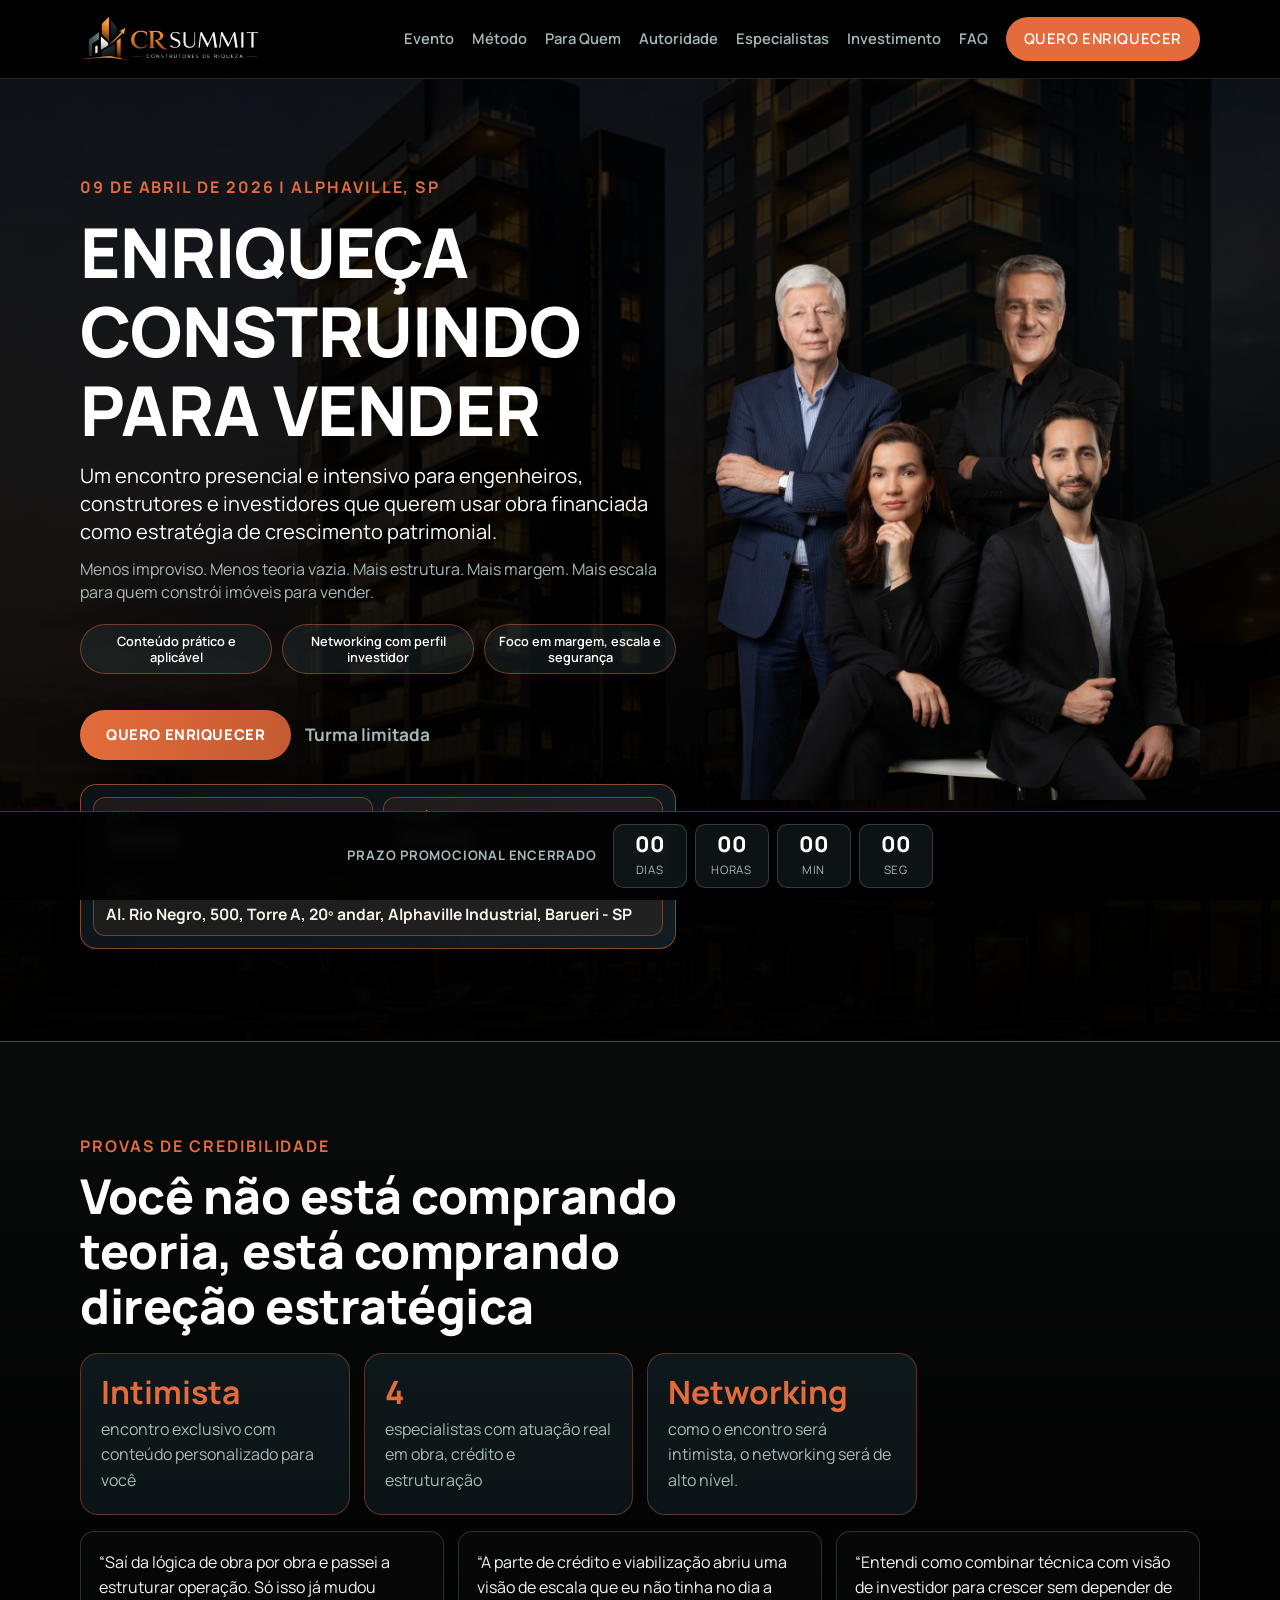
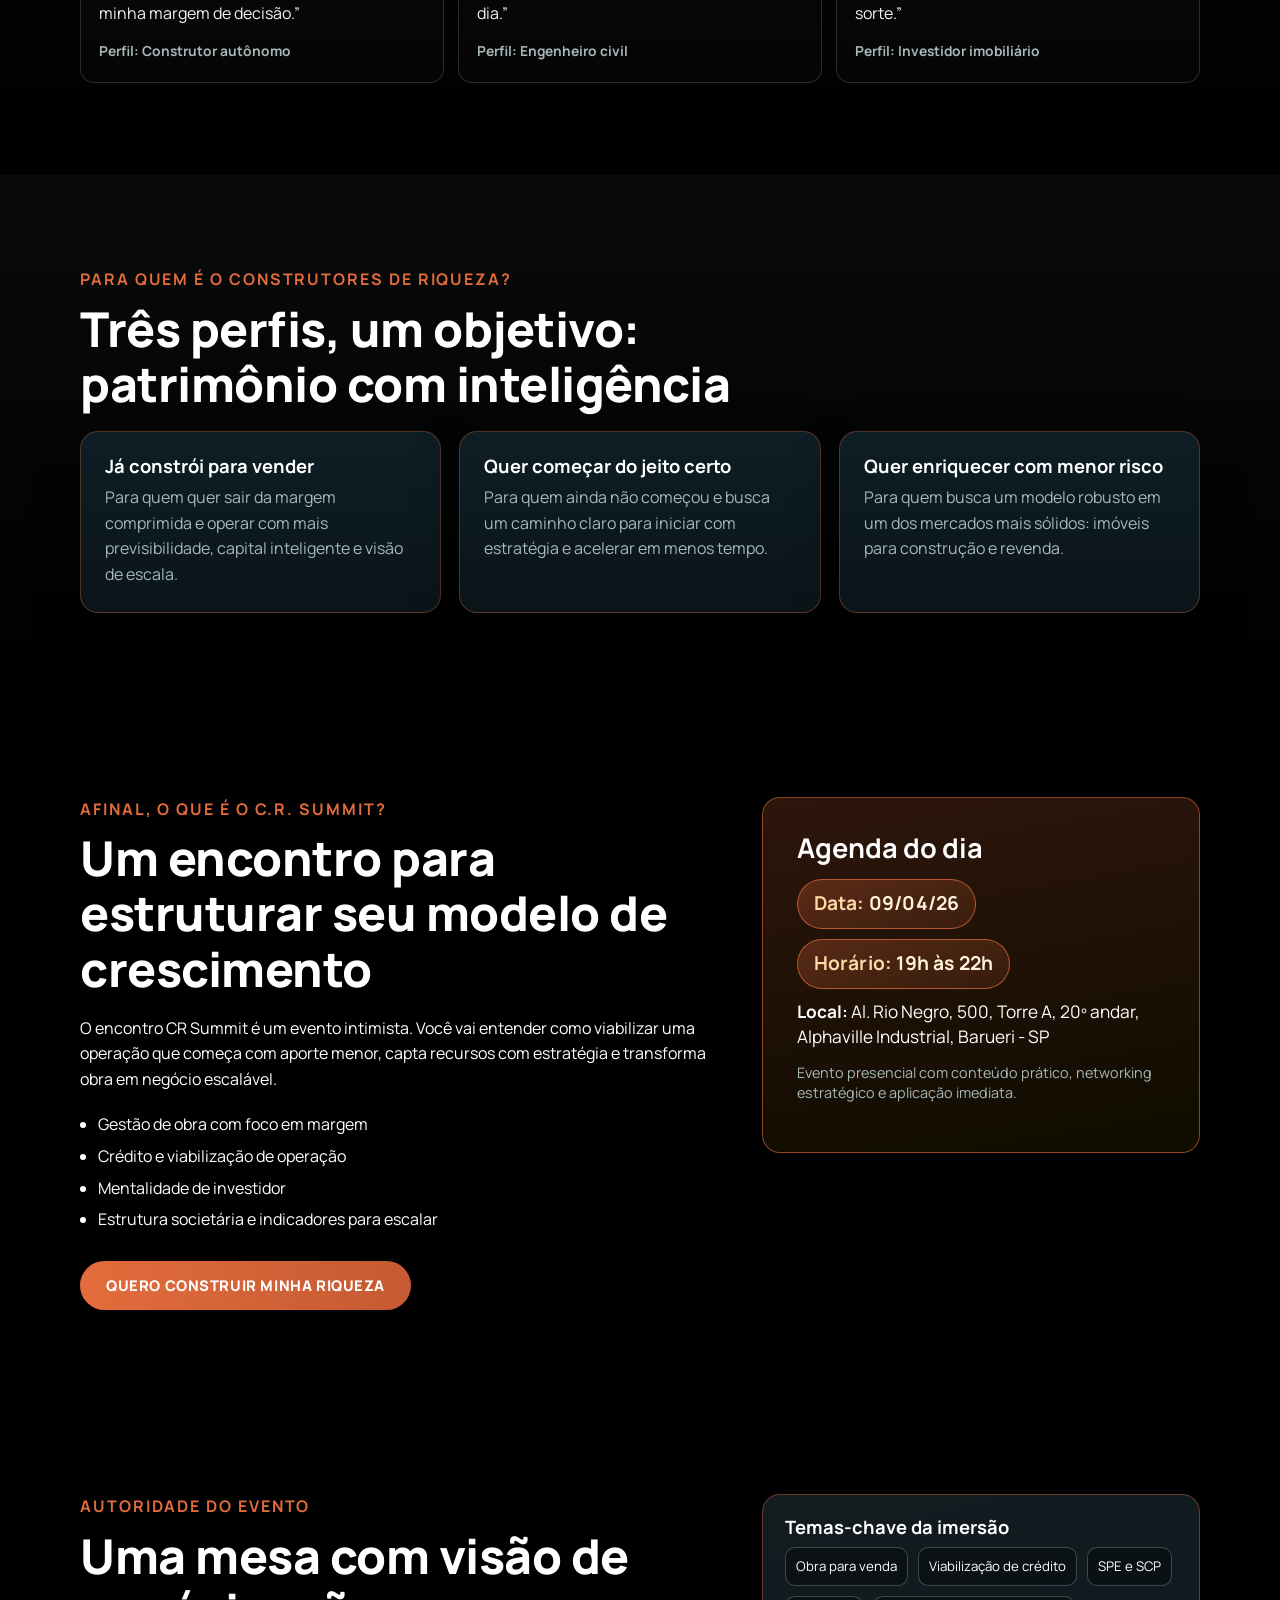
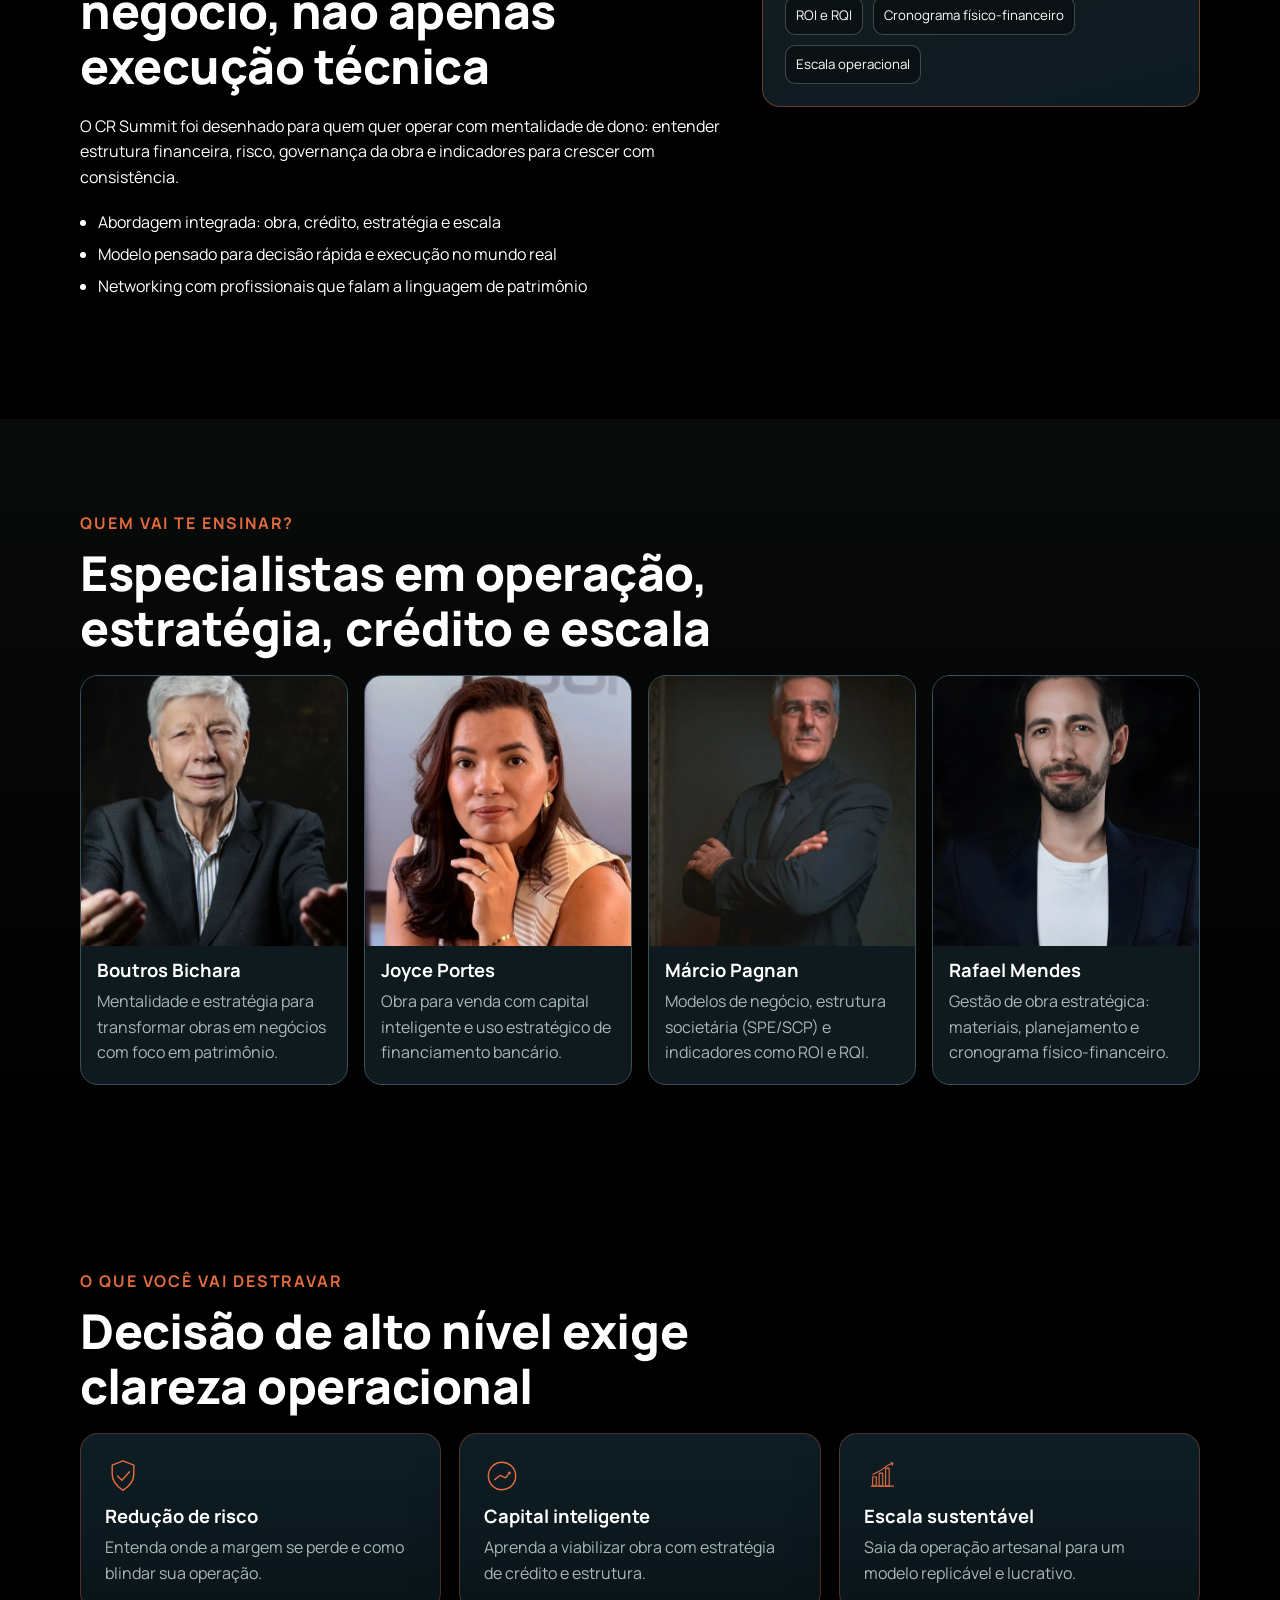
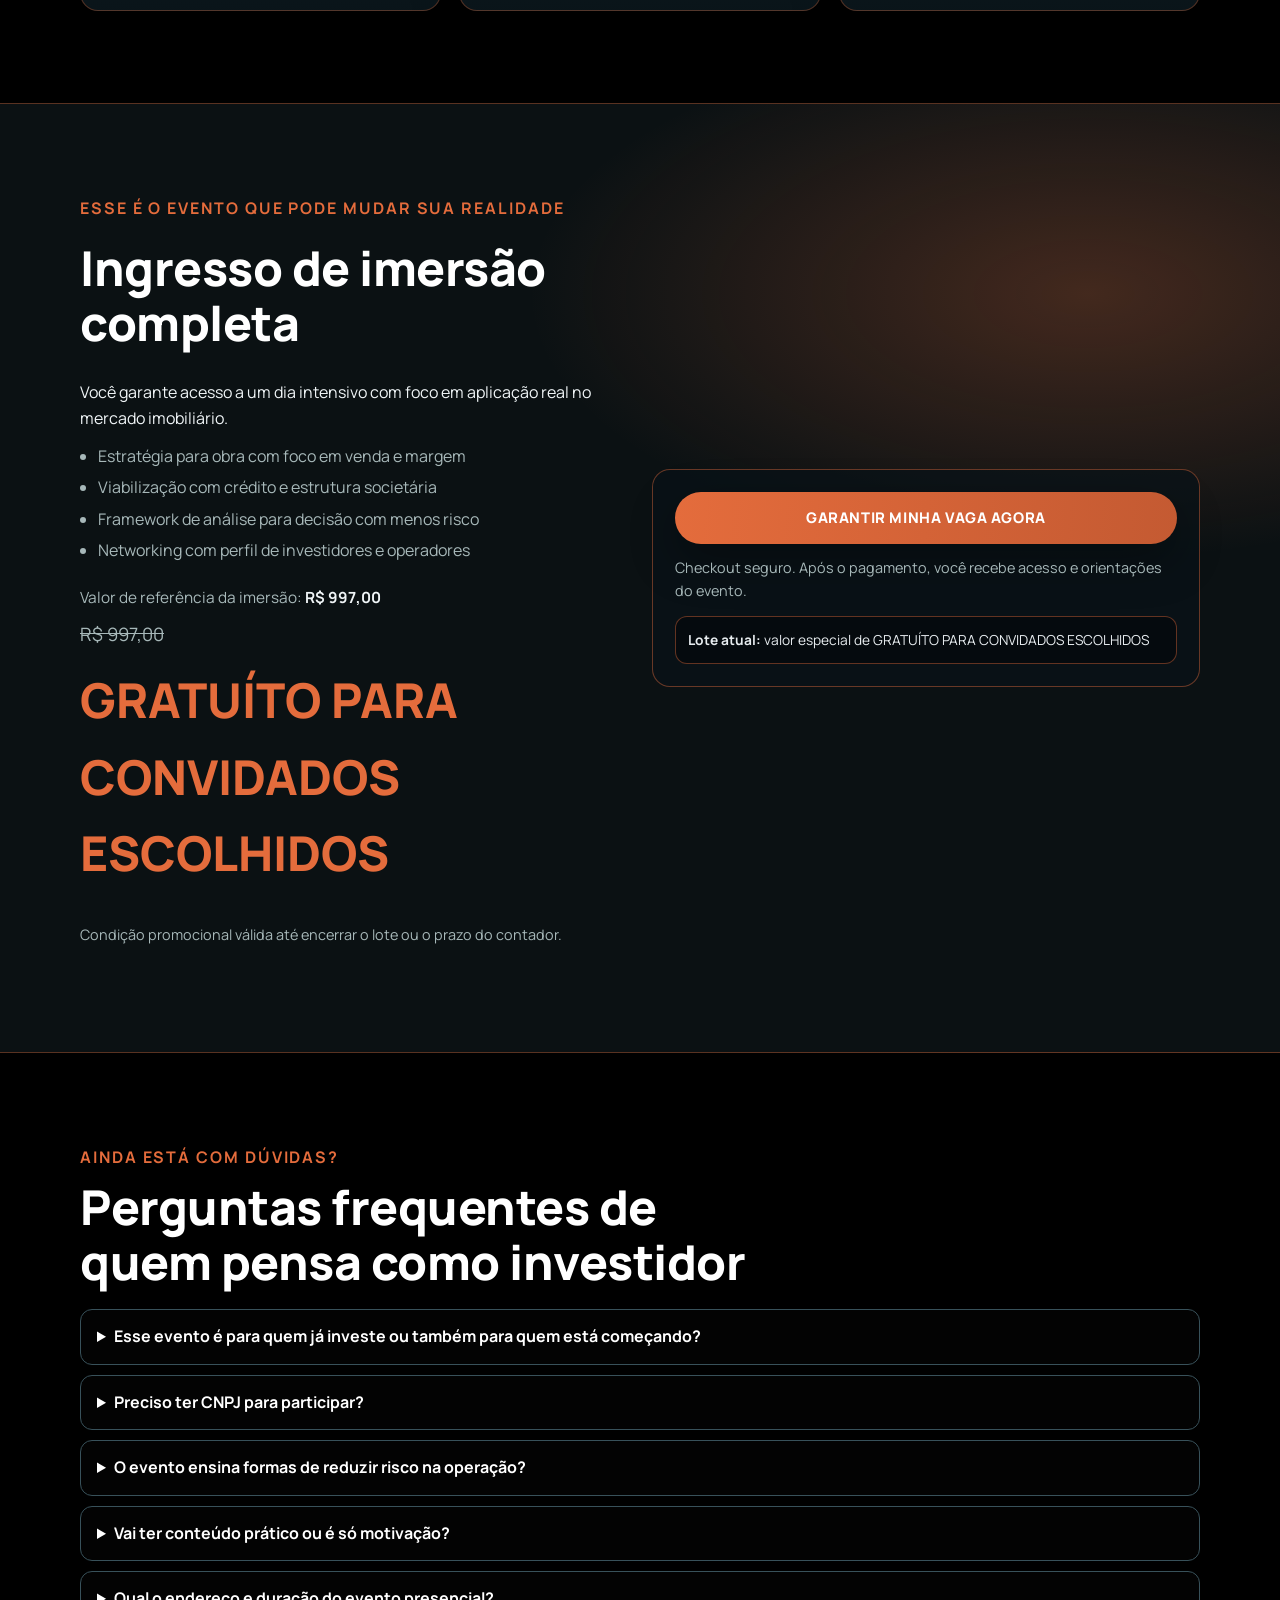
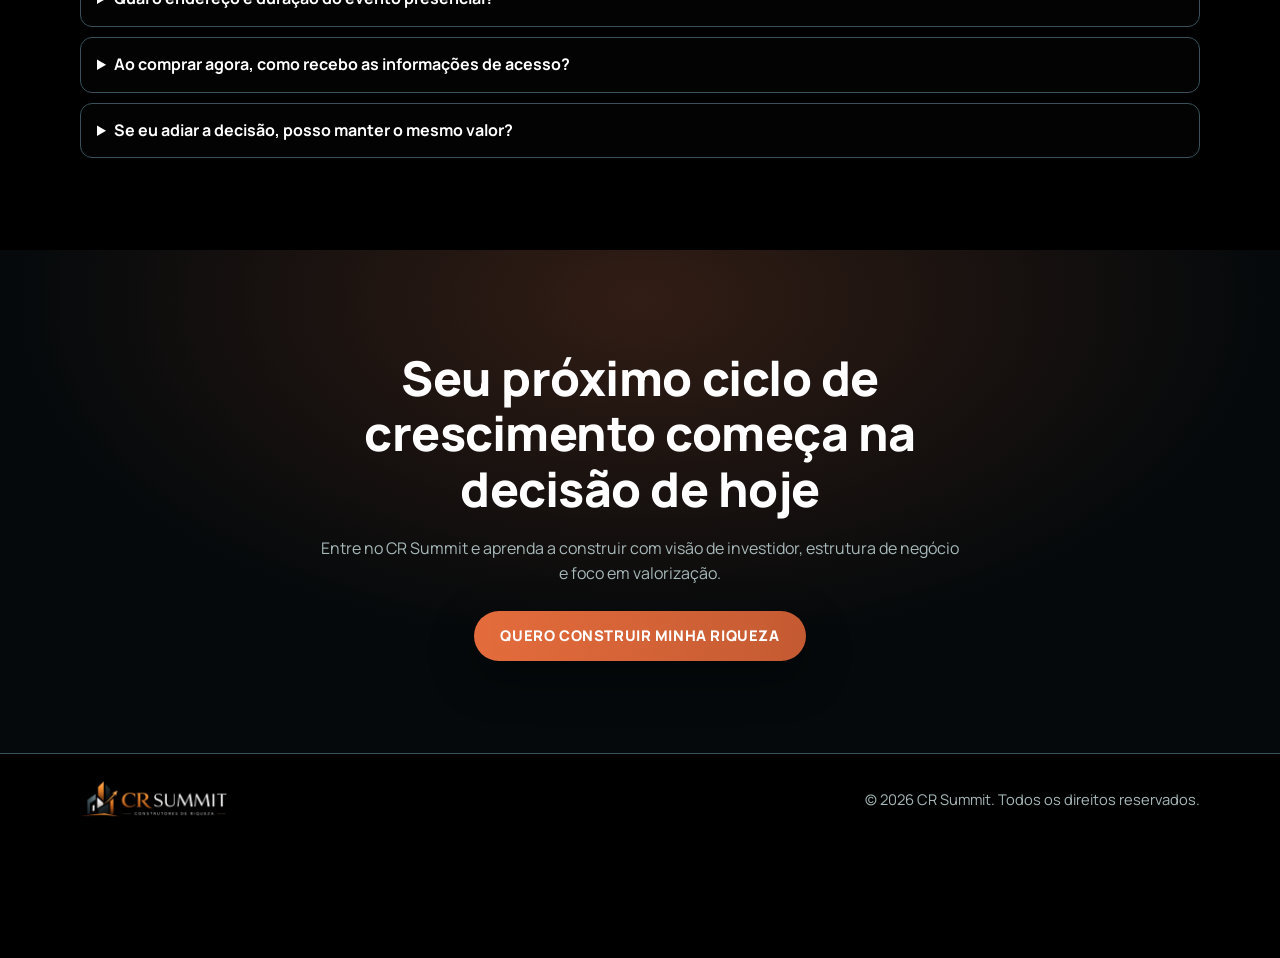
==== encontro/index.html @ 60f65051 "Add secondary /encontro landing page" ====
<!doctype html>
<html lang="pt-BR">
  <head>
    <meta charset="UTF-8" />
    <meta name="viewport" content="width=device-width, initial-scale=1.0" />
    <title>CR Summit | Enriqueça Construindo Para Vender</title>
    <meta
      name="description"
      content="Evento presencial em Alphaville para construtores, engenheiros e investidores que querem construir para vender com estratégia, menor risco e maior margem."
    />
    <link rel="preconnect" href="https://fonts.googleapis.com" />
    <link rel="preconnect" href="https://fonts.gstatic.com" crossorigin />
    <link
      href="https://fonts.googleapis.com/css2?family=Manrope:wght@400;500;600;700;800&display=swap"
      rel="stylesheet"
    />
    <link rel="stylesheet" href="../styles.css?v=20260323-1225" />
    <!-- Google tag (gtag.js) -->
    <script async src="https://www.googletagmanager.com/gtag/js?id=G-H4HKLREPKC"></script>
    <script>
      window.dataLayer = window.dataLayer || [];
      function gtag() {
        dataLayer.push(arguments);
      }
      gtag('js', new Date());
      gtag('config', 'G-H4HKLREPKC');
    </script>
    <!-- Meta Pixel Code -->
    <script>
      !function(f,b,e,v,n,t,s)
      {if(f.fbq)return;n=f.fbq=function(){n.callMethod?
      n.callMethod.apply(n,arguments):n.queue.push(arguments)};
      if(!f._fbq)f._fbq=n;n.push=n;n.loaded=!0;n.version='2.0';
      n.queue=[];t=b.createElement(e);t.async=!0;
      t.src=v;s=b.getElementsByTagName(e)[0];
      s.parentNode.insertBefore(t,s)}(window, document,'script',
      'https://connect.facebook.net/en_US/fbevents.js');
      fbq('init', '1597547761524293');
      fbq('track', 'PageView');
    </script>
    <!-- End Meta Pixel Code -->
  </head>
  <body>
    <noscript><img height="1" width="1" style="display:none"
    src="https://www.facebook.com/tr?id=1597547761524293&ev=PageView&noscript=1"
    /></noscript>
    <header class="site-header" id="topo">
      <div class="container header-wrap">
        <a class="logo" href="#topo" aria-label="CR Summit">
          <img src="../assets/images/logo-v2.webp" alt="CR Summit" />
        </a>

        <button class="menu-toggle" aria-expanded="false" aria-controls="main-nav">Menu</button>

        <nav id="main-nav" class="nav">
          <a href="#evento">Evento</a>
          <a href="#provas">Método</a>
          <a href="#publico">Para Quem</a>
          <a href="#autoridade">Autoridade</a>
          <a href="#especialistas">Especialistas</a>
          <a href="#investimento">Investimento</a>
          <a href="#faq">FAQ</a>
          <a class="btn btn-small" href="https://pay.hotmart.com/K104818226D?checkoutMode=10&amp;hotfeature=51&amp;_hi=eyJjaWQiOiIxNzczMTAxMDM1MDg2Nzc0NjQ2MTEzMjU4OTIzMTAwIiwiYmlkIjoiMTc3MzEwMTAzNTA4Njc3NDY0NjExMzI1ODkyMzEwMCIsInNpZCI6IjRlNGRhMDJkYzcyNzQ0ZTQ5NTIwZDQzYWY0NjU3YTJlIn0=.1773325927229" target="_blank" rel="noopener noreferrer">Quero Enriquecer</a>
        </nav>
      </div>
    </header>

    <main>
      <section class="hero" id="evento">
        <div class="hero-bg">
          <img class="hero-desktop" src="../assets/images/hero-desktop.webp" alt="Evento CR Summit em Alphaville" />
          <img class="hero-mobile" src="../assets/images/hero-mobile.webp" alt="Evento CR Summit em Alphaville" />
        </div>

        <div class="container hero-content">
          <div class="hero-copy">
            <p class="eyebrow">09 de abril de 2026 | Alphaville, SP</p>
            <h1>ENRIQUEÇA CONSTRUINDO PARA VENDER</h1>
            <p class="lead">
              Um encontro presencial e intensivo para engenheiros, construtores e investidores que querem usar obra
              financiada como estratégia de crescimento patrimonial.
            </p>
            <p class="lead-sub">
              Menos improviso. Menos teoria vazia. Mais estrutura. Mais margem. Mais escala para quem constrói imóveis para vender.
            </p>
            <div class="countdown" id="countdown" aria-live="polite">
              <p class="countdown-label">Encerramento do lote promocional em:</p>
              <div class="countdown-grid">
                <div class="countdown-item">
                  <span id="cd-days">00</span>
                  <small>dias</small>
                </div>
                <div class="countdown-item">
                  <span id="cd-hours">00</span>
                  <small>horas</small>
                </div>
                <div class="countdown-item">
                  <span id="cd-minutes">00</span>
                  <small>min</small>
                </div>
                <div class="countdown-item">
                  <span id="cd-seconds">00</span>
                  <small>seg</small>
                </div>
              </div>
            </div>
            <div class="hero-trust">
              <span>Conteúdo prático e aplicável</span>
              <span>Networking com perfil investidor</span>
              <span>Foco em margem, escala e segurança</span>
            </div>
            <div class="hero-cta-row">
              <a class="btn" href="https://pay.hotmart.com/K104818226D?checkoutMode=10&amp;hotfeature=51&amp;_hi=eyJjaWQiOiIxNzczMTAxMDM1MDg2Nzc0NjQ2MTEzMjU4OTIzMTAwIiwiYmlkIjoiMTc3MzEwMTAzNTA4Njc3NDY0NjExMzI1ODkyMzEwMCIsInNpZCI6IjRlNGRhMDJkYzcyNzQ0ZTQ5NTIwZDQzYWY0NjU3YTJlIn0=.1773325927229" target="_blank" rel="noopener noreferrer">QUERO ENRIQUECER</a>
              <span class="micro-proof">Turma limitada</span>
            </div>
            <div class="hero-event-card" aria-label="Informações do evento">
              <p class="hero-event-item">
                <span class="hero-event-label">Data</span>
                <strong>09/04/26</strong>
              </p>
              <p class="hero-event-item">
                <span class="hero-event-label">Horário</span>
                <strong>19h às 22h</strong>
              </p>
              <p class="hero-event-item hero-event-item-local">
                <span class="hero-event-label">Local</span>
                <strong>Al. Rio Negro, 500, Torre A, 20º andar, Alphaville Industrial, Barueri - SP</strong>
              </p>
            </div>
          </div>

          <div class="hero-art">
            <img src="../assets/images/palestrantes-hero-v2.png" alt="Palestrantes do CR Summit" />
          </div>
        </div>
      </section>

      <section class="section section-dark" id="provas">
        <div class="container">
          <p class="section-kicker">PROVAS DE CREDIBILIDADE</p>
          <h2>Você não está comprando teoria, está comprando direção estratégica</h2>

          <div class="proof-stats">
            <article class="proof-stat">
              <h3>Intimista</h3>
              <p>encontro exclusivo com conteúdo personalizado para você</p>
            </article>
            <article class="proof-stat">
              <h3>4</h3>
              <p>especialistas com atuação real em obra, crédito e estruturação</p>
            </article>
            <article class="proof-stat">
              <h3>Networking</h3>
              <p>como o encontro será intimista, o networking será de alto nível.</p>
            </article>
</div>

          <div class="proof-testimonials">
            <article class="testimonial-card">
              <p>
                “Saí da lógica de obra por obra e passei a estruturar operação. Só isso já mudou minha margem de decisão.”
              </p>
              <span>Perfil: Construtor autônomo</span>
            </article>
            <article class="testimonial-card">
              <p>
                “A parte de crédito e viabilização abriu uma visão de escala que eu não tinha no dia a dia.”
              </p>
              <span>Perfil: Engenheiro civil</span>
            </article>
            <article class="testimonial-card">
              <p>
                “Entendi como combinar técnica com visão de investidor para crescer sem depender de sorte.”
              </p>
              <span>Perfil: Investidor imobiliário</span>
            </article>
          </div>
        </div>
      </section>

      <section class="section section-dark" id="publico">
        <div class="container">
          <p class="section-kicker">PARA QUEM É O CONSTRUTORES DE RIQUEZA?</p>
          <h2>Três perfis, um objetivo: patrimônio com inteligência</h2>

          <div class="cards cards-3">
            <article class="card">
              <h3>Já constrói para vender</h3>
              <p>
                Para quem quer sair da margem comprimida e operar com mais previsibilidade, capital inteligente e visão de
                escala.
              </p>
            </article>
            <article class="card">
              <h3>Quer começar do jeito certo</h3>
              <p>
                Para quem ainda não começou e busca um caminho claro para iniciar com estratégia e acelerar em menos tempo.
              </p>
            </article>
            <article class="card">
              <h3>Quer enriquecer com menor risco</h3>
              <p>
                Para quem busca um modelo robusto em um dos mercados mais sólidos: imóveis para construção e revenda.
              </p>
            </article>
          </div>
        </div>
      </section>

      <section class="section" id="modelo">
        <div class="container split">
          <div>
            <p class="section-kicker">AFINAL, O QUE É O C.R. SUMMIT?</p>
            <h2>Um encontro para estruturar seu modelo de crescimento</h2>
            <p>
              O encontro CR Summit é um evento intimista. Você vai entender como viabilizar uma operação que começa
              com aporte menor, capta recursos com estratégia e transforma obra em negócio escalável.
            </p>
            <ul class="check-list">
              <li>Gestão de obra com foco em margem</li>
              <li>Crédito e viabilização de operação</li>
              <li>Mentalidade de investidor</li>
              <li>Estrutura societária e indicadores para escalar</li>
            </ul>
            <a class="btn" href="https://pay.hotmart.com/K104818226D?checkoutMode=10&amp;hotfeature=51&amp;_hi=eyJjaWQiOiIxNzczMTAxMDM1MDg2Nzc0NjQ2MTEzMjU4OTIzMTAwIiwiYmlkIjoiMTc3MzEwMTAzNTA4Njc3NDY0NjExMzI1ODkyMzEwMCIsInNpZCI6IjRlNGRhMDJkYzcyNzQ0ZTQ5NTIwZDQzYWY0NjU3YTJlIn0=.1773325927229" target="_blank" rel="noopener noreferrer">QUERO CONSTRUIR MINHA RIQUEZA</a>
          </div>

          <aside class="highlight-box">
            <h3>Agenda do dia</h3>
            <p class="event-emphasis"><strong>Data:</strong> 09/04/26</p>
            <p class="event-emphasis"><strong>Horário:</strong> 19h às 22h</p>
            <p><strong>Local:</strong> Al. Rio Negro, 500, Torre A, 20º andar, Alphaville Industrial, Barueri - SP</p>
            <p class="tiny">Evento presencial com conteúdo prático, networking estratégico e aplicação imediata.</p>
          </aside>
        </div>
      </section>

      <section class="section" id="autoridade">
        <div class="container authority-wrap">
          <div>
            <p class="section-kicker">AUTORIDADE DO EVENTO</p>
            <h2>Uma mesa com visão de negócio, não apenas execução técnica</h2>
            <p>
              O CR Summit foi desenhado para quem quer operar com mentalidade de dono: entender estrutura financeira,
              risco, governança da obra e indicadores para crescer com consistência.
            </p>
            <ul class="check-list">
              <li>Abordagem integrada: obra, crédito, estratégia e escala</li>
              <li>Modelo pensado para decisão rápida e execução no mundo real</li>
              <li>Networking com profissionais que falam a linguagem de patrimônio</li>
            </ul>
          </div>

          <aside class="authority-panel">
            <h3>Temas-chave da imersão</h3>
            <div class="authority-tags">
              <span>Obra para venda</span>
              <span>Viabilização de crédito</span>
              <span>SPE e SCP</span>
              <span>ROI e RQI</span>
              <span>Cronograma físico-financeiro</span>
              <span>Escala operacional</span>
            </div>
          </aside>
        </div>
      </section>

      <section class="section section-dark" id="especialistas">
        <div class="container">
          <p class="section-kicker">QUEM VAI TE ENSINAR?</p>
          <h2>Especialistas em operação, estratégia, crédito e escala</h2>

          <div class="speaker-grid">
            <article class="speaker-card">
              <img src="../assets/images/speaker-boutros.webp" alt="Boutros Bichara" />
              <h3>Boutros Bichara</h3>
              <p>Mentalidade e estratégia para transformar obras em negócios com foco em patrimônio.</p>
            </article>

            <article class="speaker-card">
              <img src="../assets/images/speaker-joyce.webp" alt="Joyce Portes" />
              <h3>Joyce Portes</h3>
              <p>Obra para venda com capital inteligente e uso estratégico de financiamento bancário.</p>
            </article>

            <article class="speaker-card">
              <img src="../assets/images/speaker-marcio.webp" alt="Márcio Pagnan" />
              <h3>Márcio Pagnan</h3>
              <p>Modelos de negócio, estrutura societária (SPE/SCP) e indicadores como ROI e RQI.</p>
            </article>

            <article class="speaker-card">
              <img src="../assets/images/speaker-raphael.webp" alt="Rafael Mendes" />
              <h3>Rafael Mendes</h3>
              <p>Gestão de obra estratégica: materiais, planejamento e cronograma físico-financeiro.</p>
            </article>
          </div>
        </div>
      </section>

      <section class="section" id="diferenciais">
        <div class="container">
          <p class="section-kicker">O QUE VOCÊ VAI DESTRAVAR</p>
          <h2>Decisão de alto nível exige clareza operacional</h2>

          <div class="cards cards-3">
            <article class="card icon-card">
              <img src="../assets/icons/icon-risk.svg" alt="Ícone de risco" />
              <h3>Redução de risco</h3>
              <p>Entenda onde a margem se perde e como blindar sua operação.</p>
            </article>
            <article class="card icon-card">
              <img src="../assets/icons/icon-capital.svg" alt="Ícone de capital" />
              <h3>Capital inteligente</h3>
              <p>Aprenda a viabilizar obra com estratégia de crédito e estrutura.</p>
            </article>
            <article class="card icon-card">
              <img src="../assets/icons/icon-scale.svg" alt="Ícone de escala" />
              <h3>Escala sustentável</h3>
              <p>Saia da operação artesanal para um modelo replicável e lucrativo.</p>
            </article>
          </div>
        </div>
      </section>

      <section class="section section-gold" id="investimento">
        <div class="container price-wrap">
          <div class="offer-copy">
            <p class="section-kicker">ESSE É O EVENTO QUE PODE MUDAR SUA REALIDADE</p>
            <h2>Ingresso de imersão completa</h2>
            <p class="offer-lead">Você garante acesso a um dia intensivo com foco em aplicação real no mercado imobiliário.</p>
            <ul class="offer-stack">
              <li>Estratégia para obra com foco em venda e margem</li>
              <li>Viabilização com crédito e estrutura societária</li>
              <li>Framework de análise para decisão com menos risco</li>
              <li>Networking com perfil de investidores e operadores</li>
            </ul>
            <p class="offer-anchor">Valor de referência da imersão: <strong>R$ 997,00</strong></p>
            <p class="price-old">R$ 997,00</p>
            <p class="price-now">GRATUÍTO PARA CONVIDADOS ESCOLHIDOS</p>
            <p class="tiny">Condição promocional válida até encerrar o lote ou o prazo do contador.</p>
          </div>

          <div class="price-cta" id="checkout">
            <a class="btn btn-strong" href="https://pay.hotmart.com/K104818226D?checkoutMode=10&amp;hotfeature=51&amp;_hi=eyJjaWQiOiIxNzczMTAxMDM1MDg2Nzc0NjQ2MTEzMjU4OTIzMTAwIiwiYmlkIjoiMTc3MzEwMTAzNTA4Njc3NDY0NjExMzI1ODkyMzEwMCIsInNpZCI6IjRlNGRhMDJkYzcyNzQ0ZTQ5NTIwZDQzYWY0NjU3YTJlIn0=.1773325927229" target="_blank" rel="noopener noreferrer">
              GARANTIR MINHA VAGA AGORA
            </a>
            <p>Checkout seguro. Após o pagamento, você recebe acesso e orientações do evento.</p>
            <div class="urgency-box">
              <p><strong>Lote atual:</strong> valor especial de GRATUÍTO PARA CONVIDADOS ESCOLHIDOS</p>
</div>
          </div>
        </div>
      </section>

      <section class="section" id="faq">
        <div class="container">
          <p class="section-kicker">AINDA ESTÁ COM DÚVIDAS?</p>
          <h2>Perguntas frequentes de quem pensa como investidor</h2>

          <div class="faq-list">
            <details>
              <summary>Esse evento é para quem já investe ou também para quem está começando?</summary>
              <p>Os dois perfis. O conteúdo foi estruturado para quem já opera e quer escalar com método, e também para quem quer entrar da forma correta, com menos erro e mais clareza.</p>
            </details>
            <details>
              <summary>Preciso ter CNPJ para participar?</summary>
              <p>Não. Você pode participar como pessoa física. Durante o evento, serão apresentados modelos societários e estruturas para evolução da operação.</p>
            </details>
            <details>
              <summary>O evento ensina formas de reduzir risco na operação?</summary>
              <p>Sim. A proposta central é justamente estruturar melhor decisão, viabilização e execução para reduzir improviso e aumentar previsibilidade de resultado.</p>
            </details>
            <details>
              <summary>Vai ter conteúdo prático ou é só motivação?</summary>
              <p>O foco é técnico e estratégico: obra para venda, crédito, modelagem e indicadores. É um evento de aplicação, não de conteúdo genérico.</p>
            </details>
            <details>
              <summary>Qual o endereço e duração do evento presencial?</summary>
              <p>09/04/26, das 19h às 22h. Rio Negro, 500 - Torre A - 20º andar - Alphaville Industrial, Barueri - SP.</p>
            </details>
            <details>
              <summary>Ao comprar agora, como recebo as informações de acesso?</summary>
              <p>Após a confirmação no checkout, você recebe as orientações de participação e logística no canal cadastrado.</p>
            </details>
            <details>
              <summary>Se eu adiar a decisão, posso manter o mesmo valor?</summary>
              <p>Não é garantido. O valor atual depende do lote e do prazo promocional exibido no contador.</p>
            </details>
          </div>
        </div>
      </section>

      <section class="section final-cta">
        <div class="container center">
          <h2>Seu próximo ciclo de crescimento começa na decisão de hoje</h2>
          <p>
            Entre no CR Summit e aprenda a construir com visão de investidor, estrutura de negócio e foco em valorização.
          </p>
          <a class="btn" href="https://pay.hotmart.com/K104818226D?checkoutMode=10&amp;hotfeature=51&amp;_hi=eyJjaWQiOiIxNzczMTAxMDM1MDg2Nzc0NjQ2MTEzMjU4OTIzMTAwIiwiYmlkIjoiMTc3MzEwMTAzNTA4Njc3NDY0NjExMzI1ODkyMzEwMCIsInNpZCI6IjRlNGRhMDJkYzcyNzQ0ZTQ5NTIwZDQzYWY0NjU3YTJlIn0=.1773325927229" target="_blank" rel="noopener noreferrer">QUERO CONSTRUIR MINHA RIQUEZA</a>
        </div>
      </section>
    </main>

    <footer class="site-footer">
      <div class="container footer-wrap">
        <img src="../assets/images/logo-v2.webp" alt="CR Summit" />
        <p>© <span id="year"></span> CR Summit. Todos os direitos reservados.</p>
      </div>
    </footer>

    <script src="../script.js?v=20260323-1225"></script>
  </body>
</html>
---- styles.css ----
:root {
  --bg: #000000;
  --bg-soft: #38515a;
  --ink: #ffffff;
  --muted: #a7b8b9;
  --gold: #7a6200;
  --gold-strong: #e46c3c;
  --line: #38515a;
  --card: #0f1a1e;
  --ok: #1f8f54;
  --radius: 18px;
  --shadow: 0 16px 45px rgba(0, 0, 0, 0.35);
}

* {
  box-sizing: border-box;
}

html,
body {
  margin: 0;
  padding: 0;
}

body {
  font-family: "Manrope", sans-serif;
  color: var(--ink);
  background:
    radial-gradient(1200px 700px at 12% -10%, rgba(228, 108, 60, 0.24), transparent 60%),
    radial-gradient(900px 600px at 85% 5%, rgba(56, 81, 90, 0.35), transparent 60%),
    var(--bg);
  line-height: 1.6;
  padding-bottom: 112px;
}

img {
  max-width: 100%;
  display: block;
}

a {
  color: inherit;
  text-decoration: none;
}

.container {
  width: min(1120px, 92%);
  margin-inline: auto;
}

.site-header {
  position: sticky;
  top: 0;
  z-index: 40;
  backdrop-filter: blur(12px);
  background: rgba(0, 0, 0, 0.82);
  border-bottom: 1px solid rgba(167, 184, 185, 0.22);
}

.header-wrap {
  min-height: 78px;
  display: flex;
  align-items: center;
  justify-content: space-between;
  gap: 24px;
}

.logo img {
  width: 180px;
  height: auto;
}

.nav {
  display: flex;
  align-items: center;
  gap: 18px;
}

.nav a {
  color: var(--muted);
  font-weight: 600;
  font-size: 0.92rem;
}

.nav a:hover {
  color: var(--ink);
}

.site-header .nav a.btn {
  color: #ffffff;
  background: #e46c3c;
  opacity: 1;
}

.site-header .nav a.btn:hover {
  color: #ffffff;
  background: #cf5f33;
}

.menu-toggle {
  display: none;
}

.hero {
  position: relative;
  overflow: hidden;
  border-bottom: 1px solid var(--line);
  min-height: min(96vh, 940px);
}

.hero-bg {
  position: absolute;
  inset: 0;
  z-index: 0;
}

.hero-bg img {
  width: 100%;
  height: 100%;
  object-fit: cover;
  object-position: center top;
  opacity: 0.28;
}

.hero-mobile {
  display: none;
}

.hero::after {
  content: "";
  position: absolute;
  inset: 0;
  background: linear-gradient(180deg, rgba(0, 0, 0, 0.34), rgba(0, 0, 0, 0.94));
}

.hero-content {
  position: relative;
  z-index: 2;
  min-height: min(96vh, 940px);
  display: flex;
  align-items: flex-start;
  justify-content: space-between;
  gap: 24px;
  padding-top: 96px;
  padding-bottom: 92px;
}

.hero-copy {
  width: min(100%, 620px);
  display: grid;
  gap: 12px;
}

.hero-art {
  width: min(42vw, 520px);
  display: flex;
  align-items: flex-end;
  justify-content: flex-end;
}

.hero-art img {
  width: 100%;
  max-height: min(80vh, 780px);
  height: auto;
  object-fit: contain;
  filter: drop-shadow(0 18px 40px rgba(0, 0, 0, 0.55));
  will-change: transform;
  transition: transform 0.12s linear;
}

.hero-trust {
  display: grid;
  grid-template-columns: repeat(3, minmax(0, 1fr));
  gap: 10px;
  margin-top: 8px;
  margin-bottom: 14px;
}

.hero-trust span {
  display: flex;
  align-items: center;
  justify-content: center;
  text-align: center;
  min-height: 42px;
  line-height: 1.25;
  padding: 8px 10px;
  border-radius: 999px;
  border: 1px solid rgba(228, 108, 60, 0.45);
  background: rgba(56, 81, 90, 0.24);
  color: var(--ink);
  font-size: 0.8rem;
  font-weight: 600;
}

.hero-event-card {
  margin-top: 12px;
  width: min(100%, 620px);
  display: grid;
  grid-template-columns: repeat(2, minmax(0, 1fr));
  gap: 10px;
  padding: 12px;
  border-radius: 16px;
  border: 1px solid rgba(228, 108, 60, 0.58);
  background: linear-gradient(160deg, rgba(11, 20, 24, 0.9), rgba(22, 37, 44, 0.78));
  box-shadow: 0 10px 26px rgba(0, 0, 0, 0.36);
}

.hero-event-item {
  margin: 0;
  display: grid;
  gap: 4px;
  padding: 10px 12px;
  border-radius: 12px;
  border: 1px solid rgba(228, 108, 60, 0.45);
  background: rgba(228, 108, 60, 0.08);
}

.hero-event-label {
  color: rgba(255, 217, 168, 0.88);
  text-transform: uppercase;
  letter-spacing: 0.08em;
  font-size: 0.68rem;
  font-weight: 800;
}

.hero-event-item strong {
  color: #f8f1e7;
  font-size: 0.98rem;
  line-height: 1.35;
}

.hero-event-item-local {
  grid-column: 1 / -1;
}

.eyebrow,
.section-kicker {
  letter-spacing: 0.12em;
  text-transform: uppercase;
  color: var(--gold-strong);
  font-weight: 700;
  font-size: clamp(0.92rem, 1.25vw, 1.08rem);
  margin: 0;
}

h1,
h2,
h3 {
  margin: 0;
  line-height: 1.15;
  font-family: "Manrope", sans-serif;
}

h1 {
  font-size: clamp(2.1rem, 6vw, 4.3rem);
  font-weight: 800;
  letter-spacing: -0.01em;
  max-width: 18ch;
}

h2 {
  font-size: clamp(1.8rem, 4.6vw, 3rem);
  font-weight: 800;
  letter-spacing: -0.01em;
  max-width: 22ch;
  margin-top: 8px;
  margin-bottom: 20px;
}

h3 {
  font-size: 1.15rem;
  font-weight: 700;
  margin-bottom: 8px;
}

.lead {
  font-size: clamp(1.02rem, 2.2vw, 1.25rem);
  color: var(--ink);
  max-width: 62ch;
  line-height: 1.4;
  margin: 0;
}

.lead-sub {
  margin: 0;
  max-width: 58ch;
  line-height: 1.45;
  color: var(--muted);
}

.countdown {
  position: fixed;
  left: 0;
  right: 0;
  bottom: 0;
  z-index: 90;
  margin: 0;
  width: 100%;
  max-width: none;
  padding: 12px 20px;
  border-radius: 0;
  border-top: 1px solid rgba(228, 108, 60, 0.42);
  background: rgba(0, 0, 0, 0.9);
  backdrop-filter: blur(8px);
  display: flex;
  align-items: center;
  justify-content: center;
  gap: 16px;
}

.countdown-label {
  margin: 0;
  font-size: 0.82rem;
  letter-spacing: 0.06em;
  text-transform: uppercase;
  color: var(--muted);
  font-weight: 700;
  white-space: nowrap;
}

.countdown-grid {
  display: grid;
  grid-template-columns: repeat(4, minmax(62px, 74px));
  gap: 8px;
}

.countdown-item {
  border-radius: 10px;
  border: 1px solid rgba(167, 184, 185, 0.25);
  background: rgba(56, 81, 90, 0.24);
  padding: 8px 6px;
  text-align: center;
}

.countdown-item span {
  display: block;
  font-size: 1.35rem;
  line-height: 1;
  font-weight: 800;
  color: var(--ink);
}

.countdown-item small {
  display: block;
  margin-top: 6px;
  font-size: 0.72rem;
  text-transform: uppercase;
  letter-spacing: 0.06em;
  color: var(--muted);
}

.hero-cta-row {
  display: flex;
  flex-wrap: wrap;
  align-items: center;
  gap: 14px;
  margin-top: 10px;
}

.btn {
  display: inline-flex;
  align-items: center;
  justify-content: center;
  border: 0;
  border-radius: 999px;
  padding: 13px 26px;
  font-size: 0.92rem;
  font-weight: 800;
  letter-spacing: 0.04em;
  text-transform: uppercase;
  color: #ffffff;
  background: linear-gradient(95deg, #e46c3c, #c45a32);
  box-shadow: var(--shadow);
  transition: transform 0.25s ease, filter 0.25s ease;
}

.btn:hover {
  transform: translateY(-2px);
  filter: brightness(1.05);
}

.btn-small {
  padding: 10px 18px;
  font-size: 0.8rem;
}

.btn-strong {
  width: 100%;
  min-height: 52px;
}

.micro-proof {
  color: var(--muted);
  font-size: clamp(1rem, 1.5vw, 1.08rem);
  font-weight: 700;
}

.section {
  padding: clamp(64px, 8vw, 92px) 0;
}

.section-dark {
  background: linear-gradient(180deg, rgba(153, 173, 180, 0.06), rgba(153, 173, 180, 0));
}

.cards {
  display: grid;
  gap: 18px;
}

.proof-stats {
  display: grid;
  grid-template-columns: repeat(4, minmax(0, 1fr));
  gap: 14px;
  margin-bottom: 16px;
}

.proof-stat {
  border-radius: var(--radius);
  padding: 20px;
  border: 1px solid rgba(228, 108, 60, 0.36);
  background: linear-gradient(180deg, rgba(15, 26, 30, 0.95), rgba(15, 26, 30, 0.75));
}

.proof-stat h3 {
  margin: 0 0 6px;
  font-size: clamp(1.4rem, 2.7vw, 2rem);
  color: var(--gold-strong);
}

.proof-stat p {
  margin: 0;
  color: var(--muted);
}

.proof-testimonials {
  display: grid;
  grid-template-columns: repeat(3, minmax(0, 1fr));
  gap: 14px;
  margin-top: 14px;
}

.testimonial-card {
  border-radius: 14px;
  border: 1px solid rgba(167, 184, 185, 0.22);
  background: rgba(255, 255, 255, 0.02);
  padding: 18px;
}

.testimonial-card p {
  margin: 0 0 12px;
  color: #eef4f6;
}

.testimonial-card span {
  font-size: 0.86rem;
  color: var(--muted);
  font-weight: 700;
}

.authority-wrap {
  display: grid;
  gap: 24px;
  grid-template-columns: 1.2fr 0.8fr;
  align-items: start;
}

.authority-panel {
  border-radius: var(--radius);
  border: 1px solid rgba(228, 108, 60, 0.4);
  background: linear-gradient(165deg, rgba(56, 81, 90, 0.34), rgba(16, 33, 41, 0.82));
  padding: 22px;
}

.authority-tags {
  display: flex;
  flex-wrap: wrap;
  gap: 10px;
}

.authority-tags span {
  padding: 8px 10px;
  border-radius: 10px;
  border: 1px solid rgba(167, 184, 185, 0.33);
  background: rgba(0, 0, 0, 0.35);
  font-size: 0.83rem;
  color: var(--ink);
}

.cards-3 {
  grid-template-columns: repeat(3, minmax(0, 1fr));
}

.card {
  background: linear-gradient(180deg, rgba(16, 33, 41, 0.9), rgba(16, 33, 41, 0.62));
  border: 1px solid rgba(228, 108, 60, 0.32);
  border-radius: var(--radius);
  padding: 24px;
  box-shadow: var(--shadow);
}

.card p {
  margin: 0;
  color: var(--muted);
}

.split {
  display: grid;
  gap: 24px;
  grid-template-columns: 1.2fr 0.8fr;
  align-items: start;
}

.check-list {
  margin: 20px 0 28px;
  padding-left: 18px;
}

.check-list li {
  margin-bottom: 6px;
}

.highlight-box {
  border-radius: var(--radius);
  background: linear-gradient(170deg, rgba(228, 108, 60, 0.2), rgba(122, 98, 0, 0.12));
  border: 1px solid rgba(228, 108, 60, 0.56);
  padding: 34px;
  font-size: 1.08rem;
}

.highlight-box h3 {
  margin: 0 0 16px;
  font-size: 1.7rem;
}

.highlight-box p {
  margin: 0 0 14px;
  line-height: 1.45;
}

.highlight-box .event-emphasis {
  display: inline-block;
  margin: 0 0 10px;
  padding: 10px 16px;
  border-radius: 999px;
  border: 1px solid rgba(228, 108, 60, 0.72);
  background: linear-gradient(160deg, rgba(228, 108, 60, 0.28), rgba(228, 108, 60, 0.12));
  color: #fff4db;
  font-weight: 700;
  font-size: 1.2rem;
  letter-spacing: 0.01em;
}

.highlight-box .event-emphasis strong {
  color: #ffd9a8;
}

.tiny {
  font-size: 0.9rem;
  color: var(--muted);
}

.speaker-grid {
  display: grid;
  grid-template-columns: repeat(4, minmax(0, 1fr));
  gap: 16px;
}

.speaker-card {
  border-radius: var(--radius);
  border: 1px solid var(--line);
  background: var(--card);
  overflow: hidden;
}

.speaker-card img {
  width: 100%;
  height: 270px;
  object-fit: cover;
}

.speaker-card h3,
.speaker-card p {
  padding-inline: 16px;
}

.speaker-card h3 {
  margin-top: 14px;
}

.speaker-card p {
  margin: 0 0 18px;
  color: var(--muted);
}

.icon-card img {
  width: 36px;
  margin-bottom: 12px;
}

.section-gold {
  background:
    radial-gradient(800px 380px at 85% 20%, rgba(228, 108, 60, 0.26), transparent 70%),
    rgba(12, 18, 20, 0.96);
  border-top: 1px solid rgba(228, 108, 60, 0.36);
  border-bottom: 1px solid rgba(228, 108, 60, 0.36);
}

.price-wrap {
  display: grid;
  grid-template-columns: 1fr 1fr;
  gap: 24px;
  align-items: center;
}

.offer-copy {
  display: grid;
  gap: 10px;
}

.offer-lead {
  margin: 0;
  color: #f0f5f7;
}

.offer-stack {
  margin: 2px 0 6px;
  padding-left: 18px;
}

.offer-stack li {
  margin-bottom: 6px;
  color: var(--muted);
}

.offer-anchor {
  margin: 0;
  color: var(--muted);
  font-size: 0.96rem;
}

.offer-anchor strong {
  color: #f0f5f7;
}

.price-old {
  margin: 0;
  color: var(--muted);
  text-decoration: line-through;
  font-size: 1.15rem;
}

.price-now {
  margin: 2px 0 6px;
  font-size: clamp(2rem, 4vw, 3rem);
  font-weight: 800;
  color: var(--gold-strong);
}

.price-cta {
  background: rgba(9, 19, 24, 0.72);
  border: 1px solid rgba(228, 108, 60, 0.44);
  border-radius: var(--radius);
  padding: 22px;
}

.price-cta p {
  margin: 12px 0 0;
  color: var(--muted);
  font-size: 0.9rem;
}

.urgency-box {
  margin-top: 14px;
  border-radius: 12px;
  border: 1px solid rgba(228, 108, 60, 0.42);
  background: rgba(0, 0, 0, 0.36);
  padding: 12px;
}

.urgency-box p {
  margin: 0 0 8px;
  font-size: 0.86rem;
  color: #e8edf0;
}

.urgency-box p:last-child {
  margin-bottom: 0;
}

.faq-list {
  display: grid;
  gap: 10px;
}

.faq-list details {
  border: 1px solid var(--line);
  border-radius: 12px;
  padding: 14px 16px;
  background: rgba(255, 255, 255, 0.01);
}

.faq-list summary {
  cursor: pointer;
  font-weight: 700;
}

.faq-list p {
  margin: 10px 0 2px;
  color: var(--muted);
}

.final-cta {
  text-align: center;
  background:
    radial-gradient(900px 500px at 50% 10%, rgba(228, 108, 60, 0.2), transparent 70%),
    rgba(6, 10, 12, 0.95);
}

.final-cta p {
  max-width: 64ch;
  margin: 0 auto 24px;
  color: var(--muted);
}

.final-cta h2 {
  margin-inline: auto;
}

.site-footer {
  border-top: 1px solid var(--line);
  background: #000000;
}

.footer-wrap {
  min-height: 92px;
  display: flex;
  align-items: center;
  justify-content: space-between;
  gap: 16px;
}

.footer-wrap img {
  width: 148px;
}

.footer-wrap p {
  margin: 0;
  color: var(--muted);
  font-size: 0.92rem;
}

body.media-kit-page {
  padding-bottom: 0;
}

.media-hero {
  position: relative;
  overflow: clip;
  border-bottom: 1px solid var(--line);
  background:
    linear-gradient(160deg, rgba(0, 0, 0, 0.82), rgba(0, 0, 0, 0.9)),
    url("assets/images/hero-desktop.webp") center / cover no-repeat;
}

.media-hero-wrap {
  display: grid;
  grid-template-columns: 1.25fr 0.75fr;
  gap: 24px;
  align-items: start;
}

.media-hero-copy {
  display: grid;
  gap: 12px;
}

.media-hero-copy h1 {
  max-width: 16ch;
}

.media-event-box {
  background: linear-gradient(165deg, rgba(228, 108, 60, 0.3), rgba(56, 81, 90, 0.28));
}

.media-stats .proof-stat h3 {
  font-size: clamp(1.3rem, 2.4vw, 2.05rem);
}

.sponsor-grid {
  display: grid;
  grid-template-columns: repeat(3, minmax(0, 1fr));
  gap: 16px;
  margin-top: 16px;
}

.sponsor-card {
  border-radius: var(--radius);
  border: 1px solid rgba(228, 108, 60, 0.42);
  background: linear-gradient(180deg, rgba(14, 24, 28, 0.95), rgba(14, 24, 28, 0.74));
  padding: 24px;
  box-shadow: var(--shadow);
}

.sponsor-tier {
  margin: 0;
  text-transform: uppercase;
  letter-spacing: 0.08em;
  font-size: 0.85rem;
  font-weight: 800;
  color: #ffd9a8;
}

.sponsor-price {
  margin: 8px 0 16px;
  font-size: clamp(1.7rem, 3.5vw, 2.4rem);
  font-weight: 800;
  color: #ffffff;
}

.sponsor-list {
  margin: 0;
  padding-left: 18px;
  color: var(--muted);
}

.sponsor-list li {
  margin-bottom: 8px;
}

.sponsor-card-gold {
  border-color: rgba(228, 108, 60, 0.78);
  transform: translateY(-6px);
}

.sponsor-card-diamond {
  border-color: rgba(255, 231, 185, 0.72);
  background: linear-gradient(170deg, rgba(228, 108, 60, 0.28), rgba(18, 30, 36, 0.88));
}

@media (max-width: 980px) {
  body {
    padding-bottom: 154px;
  }

  body.media-kit-page {
    padding-bottom: 0;
  }

  .menu-toggle {
    display: inline-flex;
    border: 1px solid rgba(153, 173, 180, 0.4);
    background: transparent;
    color: var(--ink);
    border-radius: 999px;
    padding: 8px 14px;
    font-weight: 700;
  }

  .nav {
    display: none;
    position: absolute;
    top: 78px;
    left: 0;
    right: 0;
    background: rgba(0, 0, 0, 0.98);
    border-bottom: 1px solid var(--line);
    padding: 14px 4%;
    gap: 12px;
    flex-wrap: wrap;
  }

  .nav.is-open {
    display: flex;
  }

  .cards-3,
  .proof-stats,
  .proof-testimonials,
  .authority-wrap,
  .speaker-grid,
  .split,
  .price-wrap,
  .sponsor-grid,
  .media-hero-wrap {
    grid-template-columns: 1fr;
  }

  .hero-bg .hero-desktop {
    display: none;
  }

  .hero-bg .hero-mobile {
    display: block;
    height: 100%;
  }

  .hero-content {
    padding-top: 88px;
    padding-bottom: 112px;
    align-items: flex-end;
  }

  .hero-copy {
    width: 100%;
  }

  .hero-art {
    width: min(48vw, 280px);
    align-self: flex-end;
  }

  .hero-trust {
    display: flex;
    flex-wrap: wrap;
    gap: 6px;
    margin-bottom: 10px;
  }

  .hero-trust span {
    font-size: 0.75rem;
    padding: 7px 9px;
  }

  .hero-event-card {
    grid-template-columns: 1fr;
    gap: 8px;
    padding: 10px;
    border-radius: 14px;
  }

  .hero-event-item {
    padding: 9px 10px;
  }

  .hero-event-item strong {
    font-size: 0.88rem;
  }

  .countdown-grid {
    grid-template-columns: repeat(4, minmax(56px, 68px));
    gap: 6px;
  }

  .countdown {
    padding: 10px 10px 12px;
    gap: 10px;
    flex-direction: column;
  }

  .countdown-label {
    font-size: 0.74rem;
  }

  .speaker-card img {
    height: 320px;
  }

  .sponsor-card-gold {
    transform: none;
  }
}
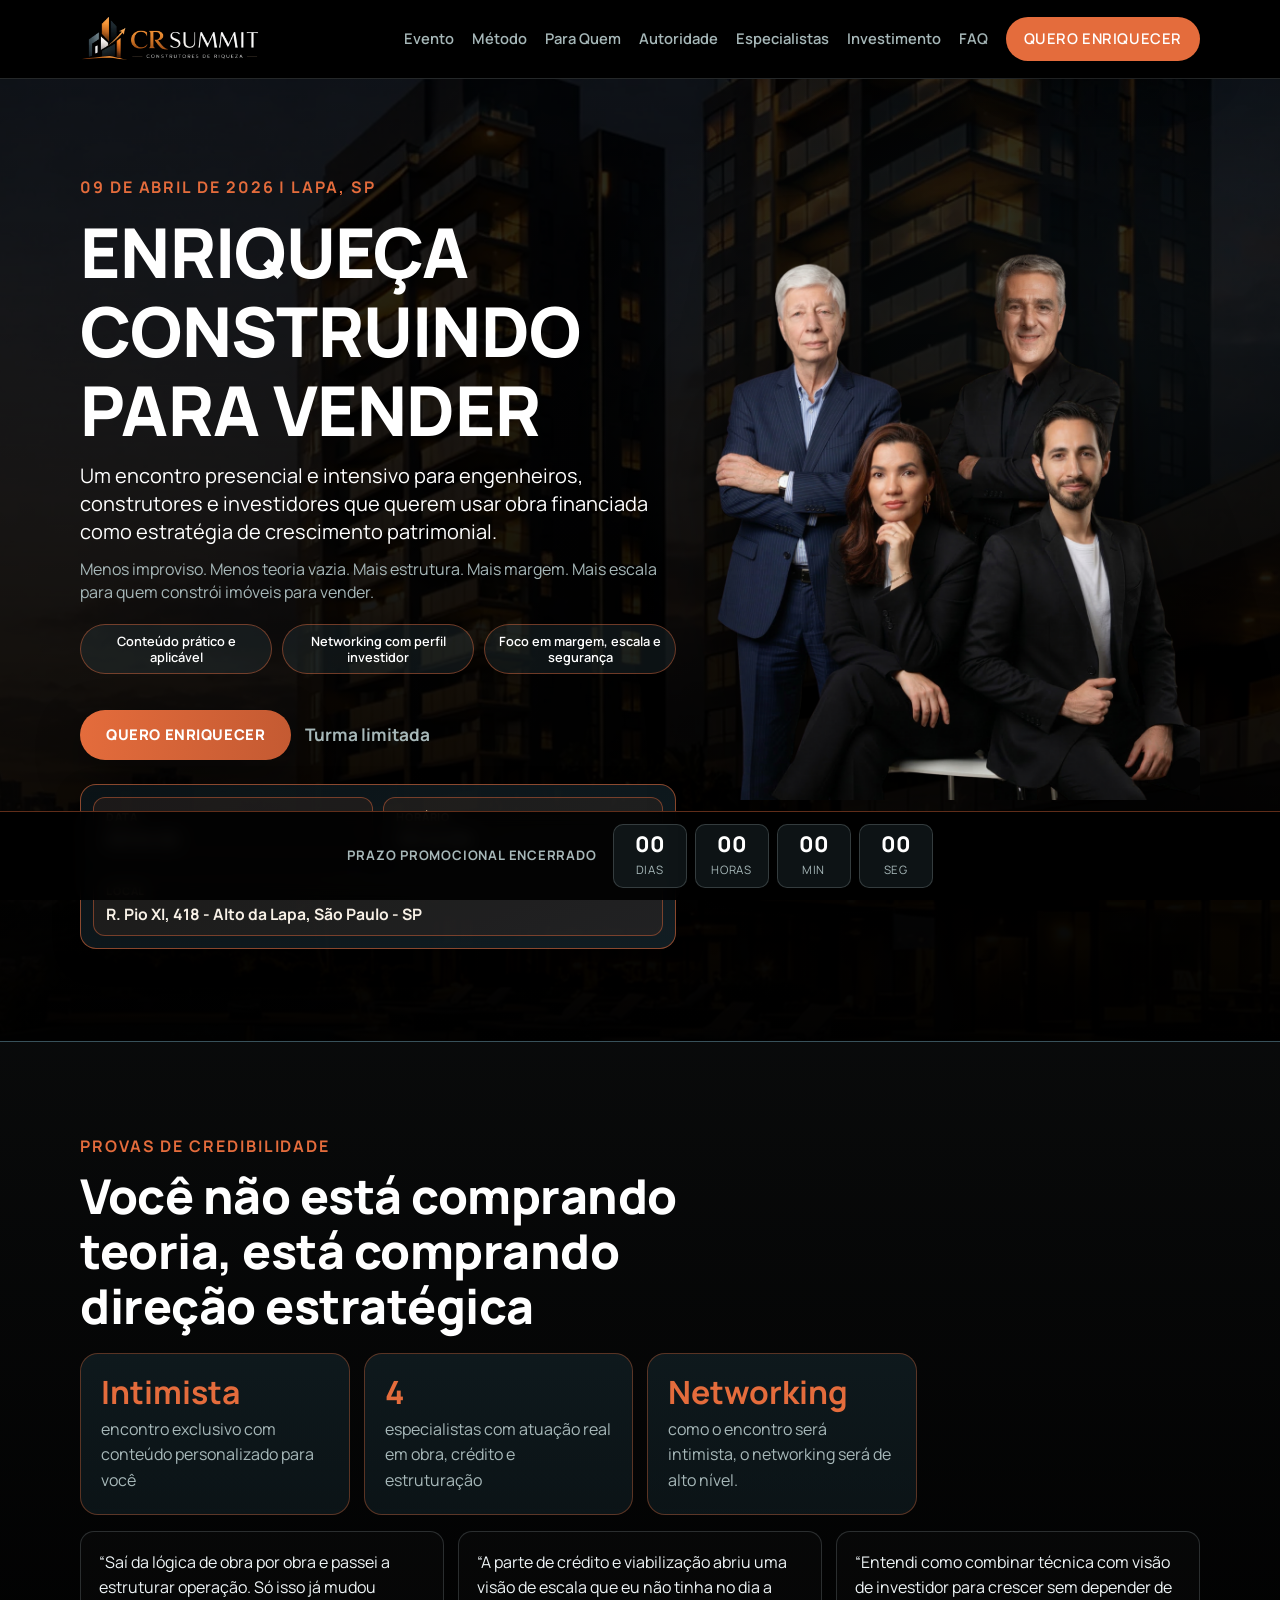
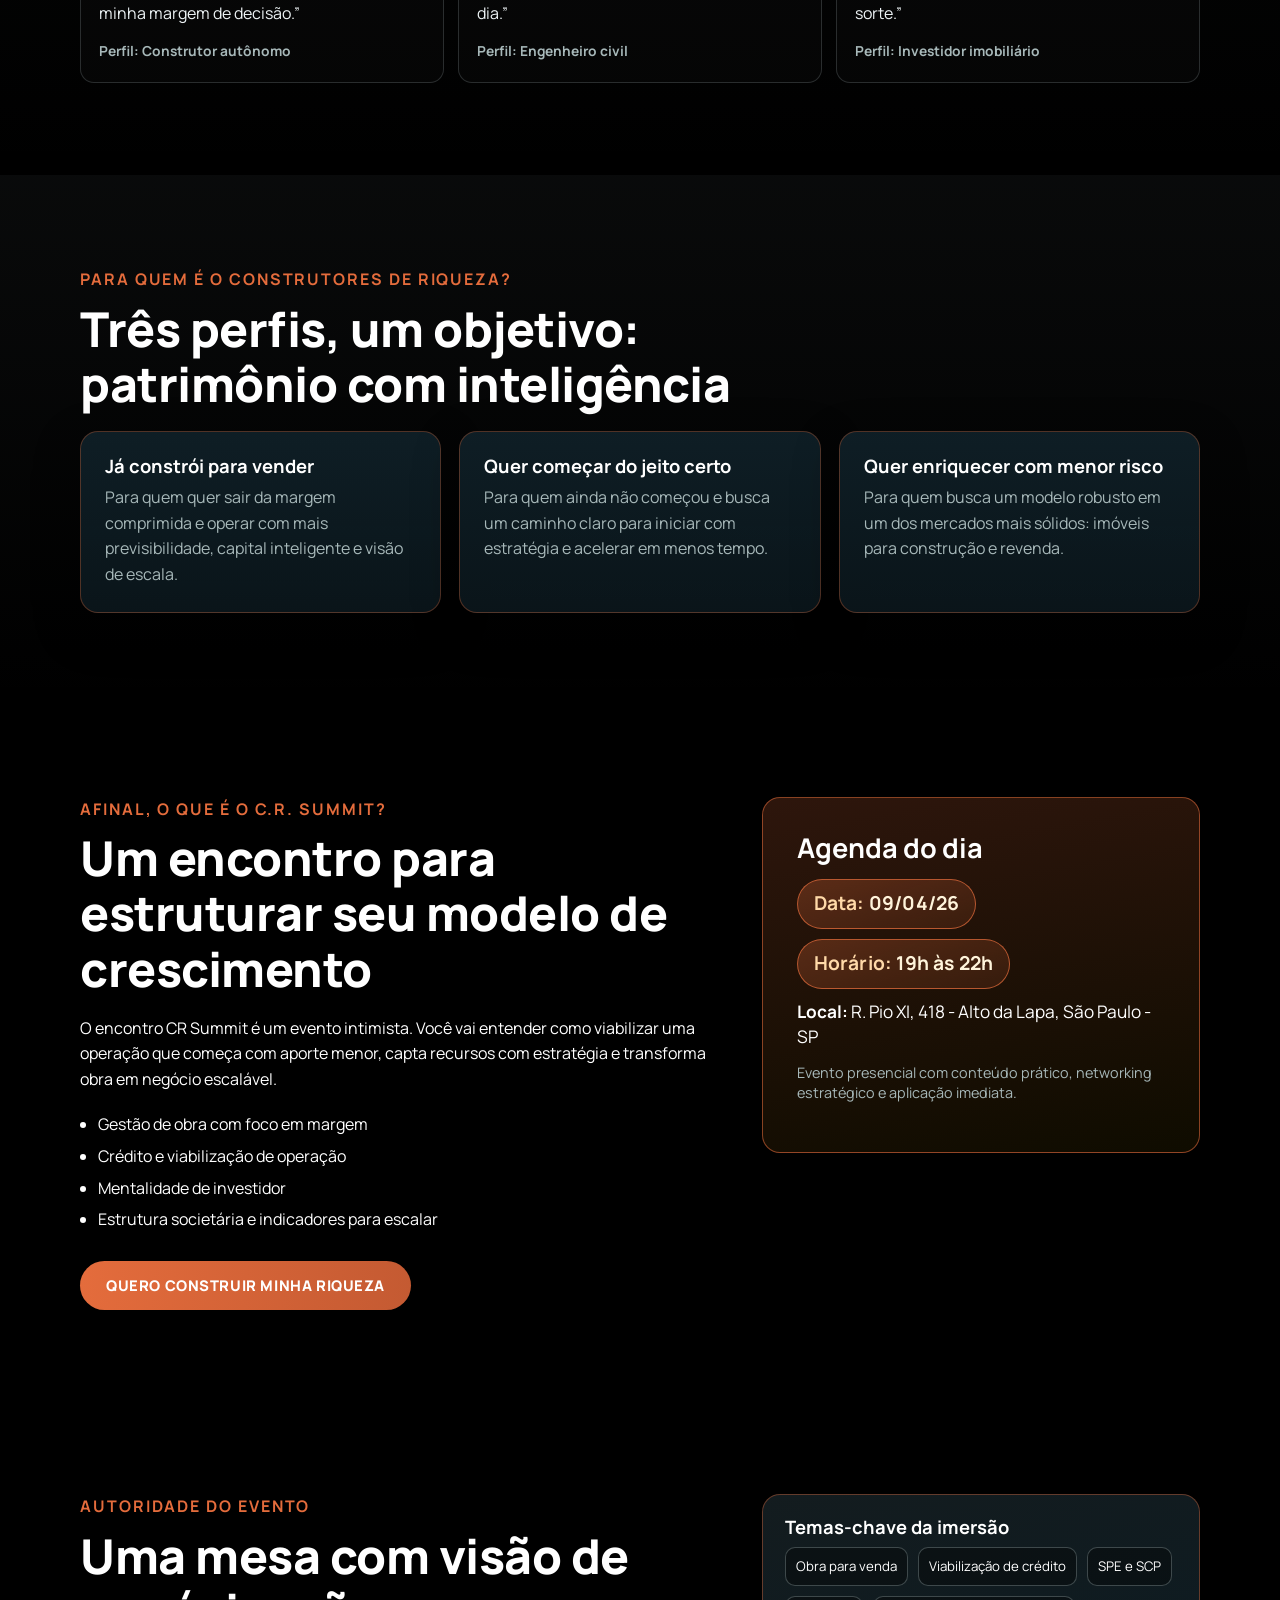
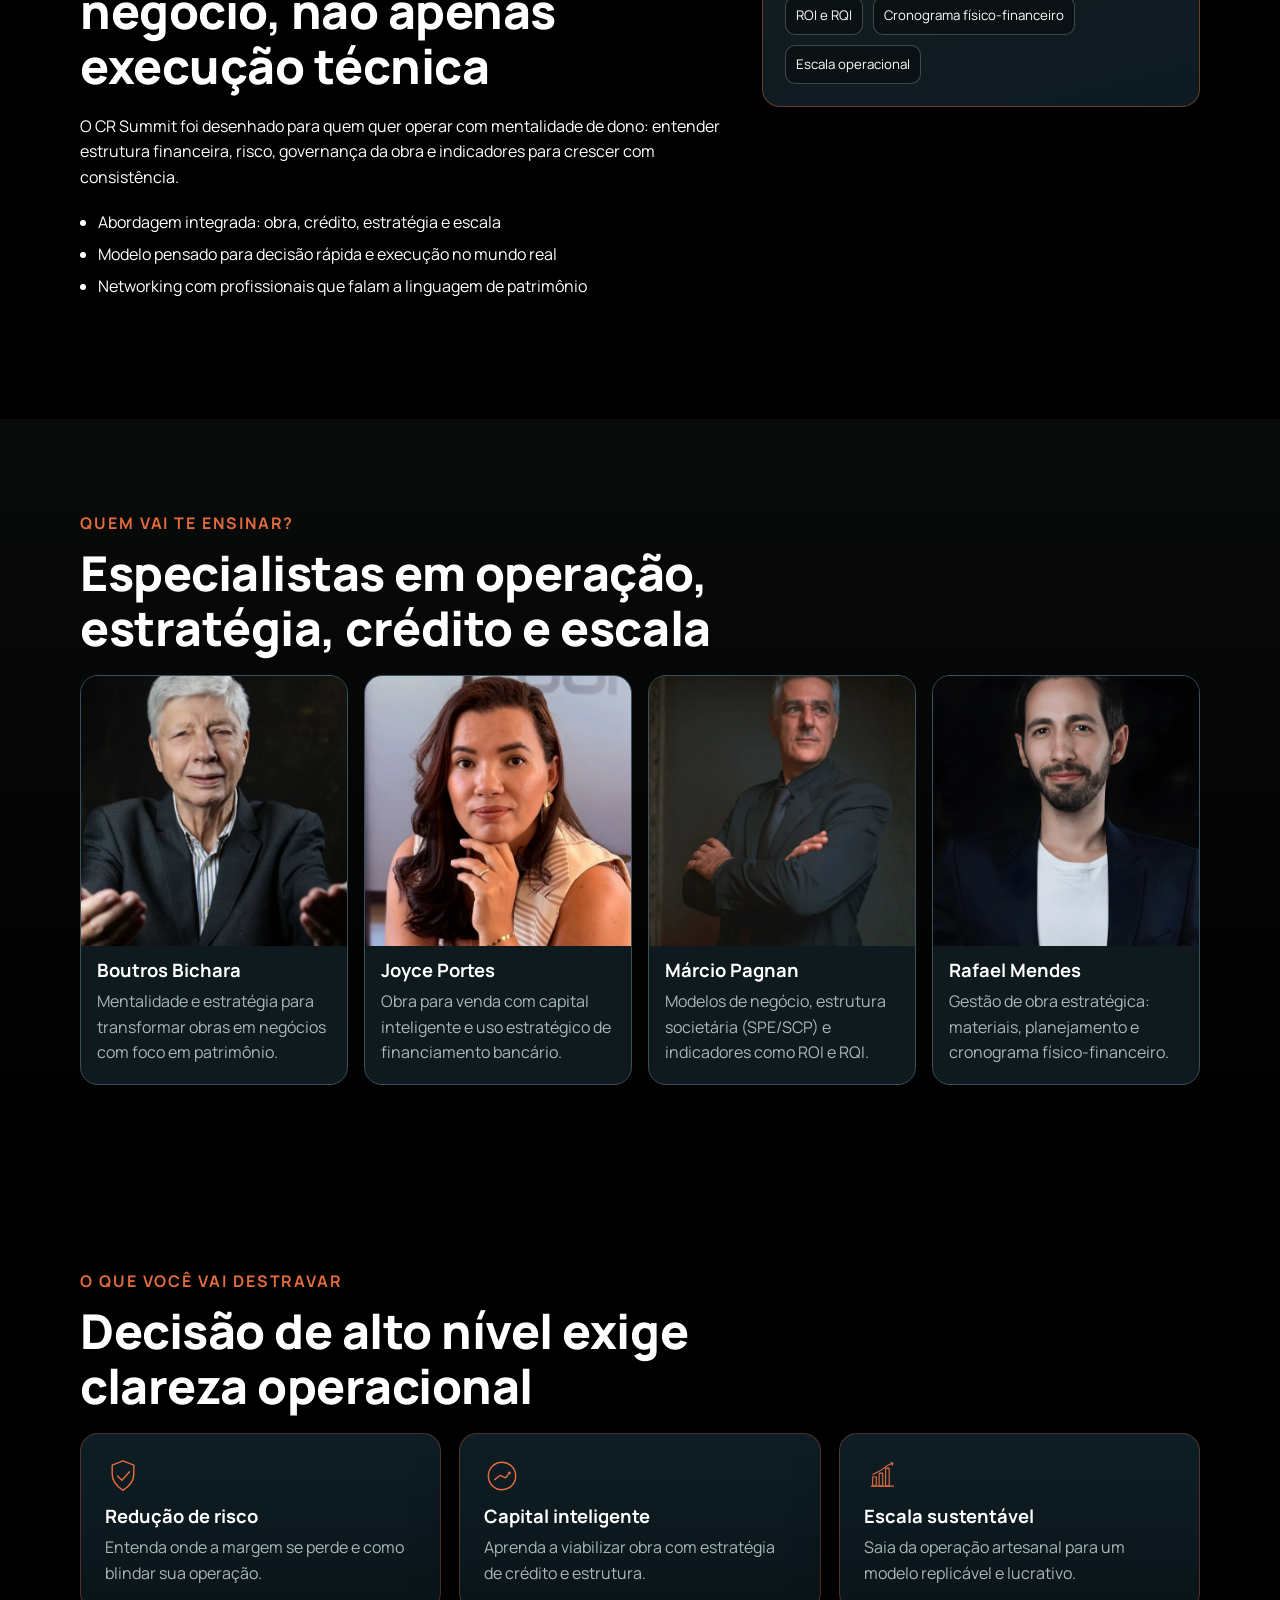
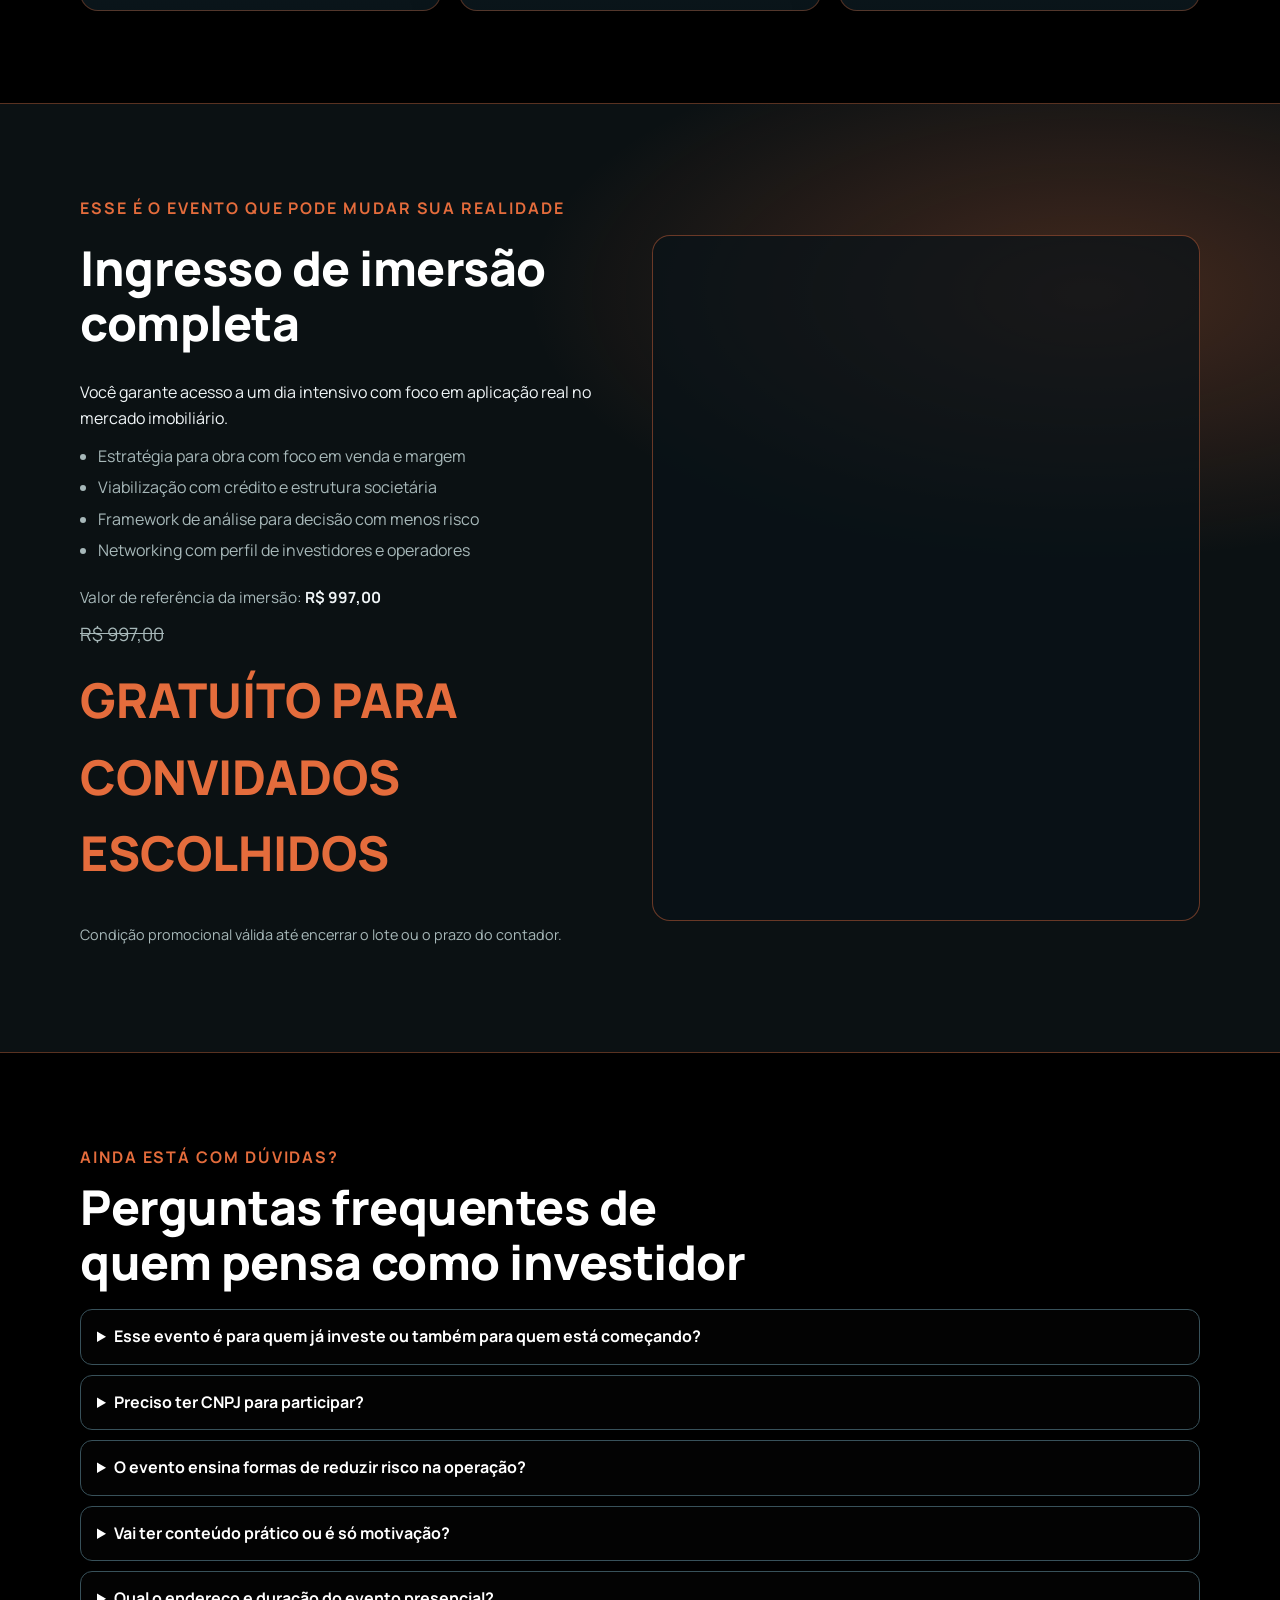
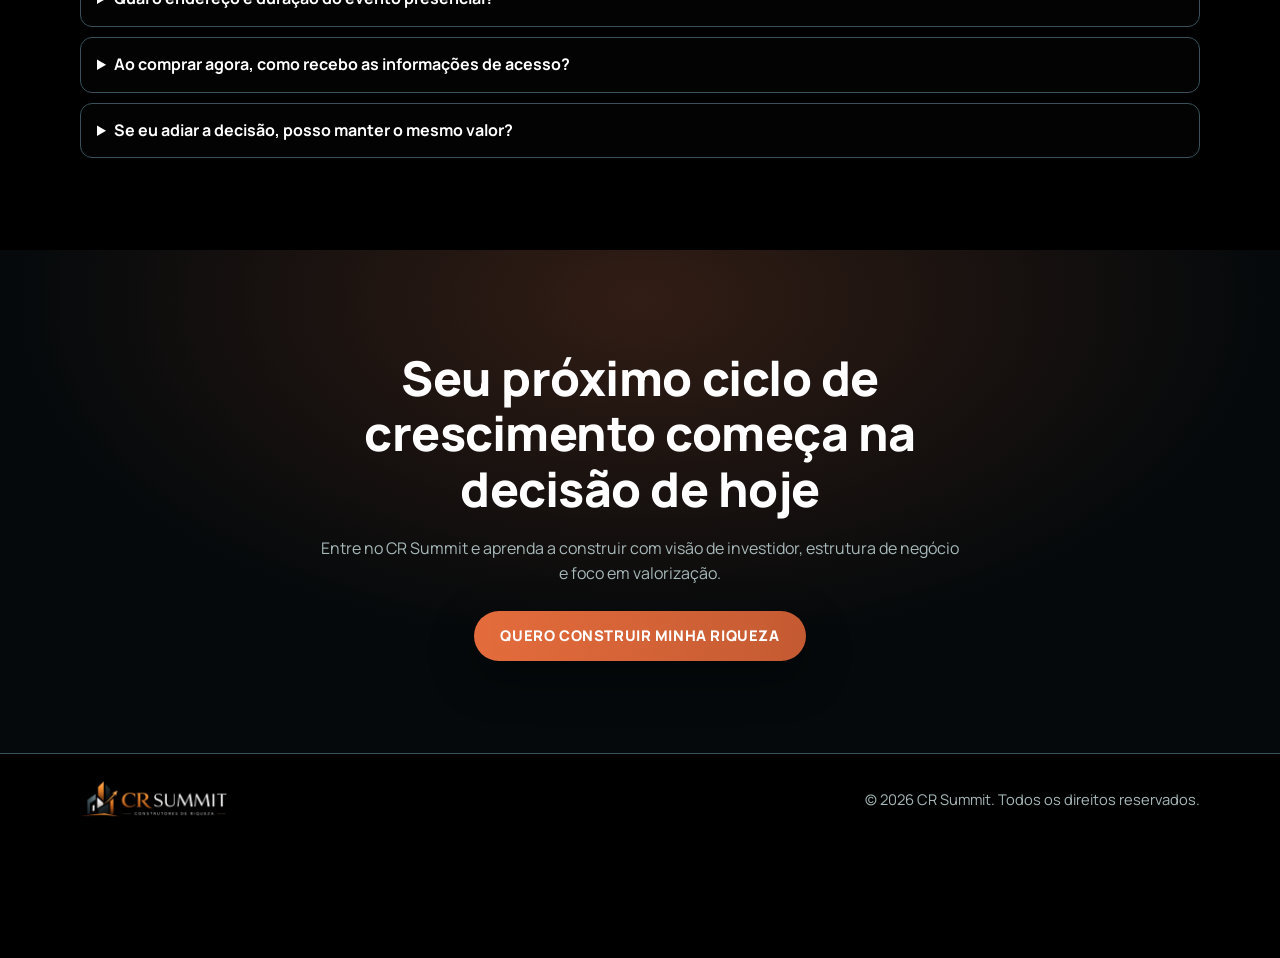
==== commit e6075697: "Atualiza LP do encontro e cria pagina de obrigado em /encontro/obrigado" ====
--- a/encontro/index.html
+++ b/encontro/index.html
@@ -1,4 +1,4 @@
-<!doctype html>
+﻿<!doctype html>
 <html lang="pt-BR">
   <head>
     <meta charset="UTF-8" />
@@ -60,7 +60,7 @@
           <a href="#especialistas">Especialistas</a>
           <a href="#investimento">Investimento</a>
           <a href="#faq">FAQ</a>
-          <a class="btn btn-small" href="https://pay.hotmart.com/K104818226D?checkoutMode=10&amp;hotfeature=51&amp;_hi=eyJjaWQiOiIxNzczMTAxMDM1MDg2Nzc0NjQ2MTEzMjU4OTIzMTAwIiwiYmlkIjoiMTc3MzEwMTAzNTA4Njc3NDY0NjExMzI1ODkyMzEwMCIsInNpZCI6IjRlNGRhMDJkYzcyNzQ0ZTQ5NTIwZDQzYWY0NjU3YTJlIn0=.1773325927229" target="_blank" rel="noopener noreferrer">Quero Enriquecer</a>
+          <a class="btn btn-small" href="#checkout">Quero Enriquecer</a>
         </nav>
       </div>
     </header>
@@ -74,7 +74,7 @@
 
         <div class="container hero-content">
           <div class="hero-copy">
-            <p class="eyebrow">09 de abril de 2026 | Alphaville, SP</p>
+            <p class="eyebrow">09 de abril de 2026 | Lapa, SP</p>
             <h1>ENRIQUEÇA CONSTRUINDO PARA VENDER</h1>
             <p class="lead">
               Um encontro presencial e intensivo para engenheiros, construtores e investidores que querem usar obra
@@ -110,7 +110,7 @@
               <span>Foco em margem, escala e segurança</span>
             </div>
             <div class="hero-cta-row">
-              <a class="btn" href="https://pay.hotmart.com/K104818226D?checkoutMode=10&amp;hotfeature=51&amp;_hi=eyJjaWQiOiIxNzczMTAxMDM1MDg2Nzc0NjQ2MTEzMjU4OTIzMTAwIiwiYmlkIjoiMTc3MzEwMTAzNTA4Njc3NDY0NjExMzI1ODkyMzEwMCIsInNpZCI6IjRlNGRhMDJkYzcyNzQ0ZTQ5NTIwZDQzYWY0NjU3YTJlIn0=.1773325927229" target="_blank" rel="noopener noreferrer">QUERO ENRIQUECER</a>
+              <a class="btn" href="#checkout">QUERO ENRIQUECER</a>
               <span class="micro-proof">Turma limitada</span>
             </div>
             <div class="hero-event-card" aria-label="Informações do evento">
@@ -124,7 +124,7 @@
               </p>
               <p class="hero-event-item hero-event-item-local">
                 <span class="hero-event-label">Local</span>
-                <strong>Al. Rio Negro, 500, Torre A, 20º andar, Alphaville Industrial, Barueri - SP</strong>
+                <strong>R. Pio XI, 418 - Alto da Lapa, São Paulo - SP</strong>
               </p>
             </div>
           </div>
@@ -222,14 +222,14 @@
               <li>Mentalidade de investidor</li>
               <li>Estrutura societária e indicadores para escalar</li>
             </ul>
-            <a class="btn" href="https://pay.hotmart.com/K104818226D?checkoutMode=10&amp;hotfeature=51&amp;_hi=eyJjaWQiOiIxNzczMTAxMDM1MDg2Nzc0NjQ2MTEzMjU4OTIzMTAwIiwiYmlkIjoiMTc3MzEwMTAzNTA4Njc3NDY0NjExMzI1ODkyMzEwMCIsInNpZCI6IjRlNGRhMDJkYzcyNzQ0ZTQ5NTIwZDQzYWY0NjU3YTJlIn0=.1773325927229" target="_blank" rel="noopener noreferrer">QUERO CONSTRUIR MINHA RIQUEZA</a>
+            <a class="btn" href="#checkout">QUERO CONSTRUIR MINHA RIQUEZA</a>
           </div>
 
           <aside class="highlight-box">
             <h3>Agenda do dia</h3>
             <p class="event-emphasis"><strong>Data:</strong> 09/04/26</p>
             <p class="event-emphasis"><strong>Horário:</strong> 19h às 22h</p>
-            <p><strong>Local:</strong> Al. Rio Negro, 500, Torre A, 20º andar, Alphaville Industrial, Barueri - SP</p>
+            <p><strong>Local:</strong> R. Pio XI, 418 - Alto da Lapa, São Paulo - SP</p>
             <p class="tiny">Evento presencial com conteúdo prático, networking estratégico e aplicação imediata.</p>
           </aside>
         </div>
@@ -342,13 +342,24 @@
           </div>
 
           <div class="price-cta" id="checkout">
-            <a class="btn btn-strong" href="https://pay.hotmart.com/K104818226D?checkoutMode=10&amp;hotfeature=51&amp;_hi=eyJjaWQiOiIxNzczMTAxMDM1MDg2Nzc0NjQ2MTEzMjU4OTIzMTAwIiwiYmlkIjoiMTc3MzEwMTAzNTA4Njc3NDY0NjExMzI1ODkyMzEwMCIsInNpZCI6IjRlNGRhMDJkYzcyNzQ0ZTQ5NTIwZDQzYWY0NjU3YTJlIn0=.1773325927229" target="_blank" rel="noopener noreferrer">
-              GARANTIR MINHA VAGA AGORA
-            </a>
-            <p>Checkout seguro. Após o pagamento, você recebe acesso e orientações do evento.</p>
-            <div class="urgency-box">
-              <p><strong>Lote atual:</strong> valor especial de GRATUÍTO PARA CONVIDADOS ESCOLHIDOS</p>
-</div>
+            <iframe
+              src="https://sucesso.homio.com.br/widget/form/gVEVDy3It77q9xfLibRq"
+              style="width:100%;height:632px;border:none;border-radius:4px"
+              id="inline-gVEVDy3It77q9xfLibRq"
+              data-layout="{'id':'INLINE'}"
+              data-trigger-type="alwaysShow"
+              data-trigger-value=""
+              data-activation-type="alwaysActivated"
+              data-activation-value=""
+              data-deactivation-type="neverDeactivate"
+              data-deactivation-value=""
+              data-form-name="CR Summit"
+              data-height="632"
+              data-layout-iframe-id="inline-gVEVDy3It77q9xfLibRq"
+              data-form-id="gVEVDy3It77q9xfLibRq"
+              title="CR Summit"
+            >
+            </iframe>
           </div>
         </div>
       </section>
@@ -377,7 +388,7 @@
             </details>
             <details>
               <summary>Qual o endereço e duração do evento presencial?</summary>
-              <p>09/04/26, das 19h às 22h. Rio Negro, 500 - Torre A - 20º andar - Alphaville Industrial, Barueri - SP.</p>
+              <p>09/04/26, das 19h às 22h. R. Pio XI, 418 - Alto da Lapa, São Paulo - SP.</p>
             </details>
             <details>
               <summary>Ao comprar agora, como recebo as informações de acesso?</summary>
@@ -397,7 +408,7 @@
           <p>
             Entre no CR Summit e aprenda a construir com visão de investidor, estrutura de negócio e foco em valorização.
           </p>
-          <a class="btn" href="https://pay.hotmart.com/K104818226D?checkoutMode=10&amp;hotfeature=51&amp;_hi=eyJjaWQiOiIxNzczMTAxMDM1MDg2Nzc0NjQ2MTEzMjU4OTIzMTAwIiwiYmlkIjoiMTc3MzEwMTAzNTA4Njc3NDY0NjExMzI1ODkyMzEwMCIsInNpZCI6IjRlNGRhMDJkYzcyNzQ0ZTQ5NTIwZDQzYWY0NjU3YTJlIn0=.1773325927229" target="_blank" rel="noopener noreferrer">QUERO CONSTRUIR MINHA RIQUEZA</a>
+          <a class="btn" href="#checkout">QUERO CONSTRUIR MINHA RIQUEZA</a>
         </div>
       </section>
     </main>
@@ -409,6 +420,8 @@
       </div>
     </footer>
 
+    <script src="https://sucesso.homio.com.br/js/form_embed.js"></script>
     <script src="../script.js?v=20260323-1225"></script>
   </body>
 </html>
+
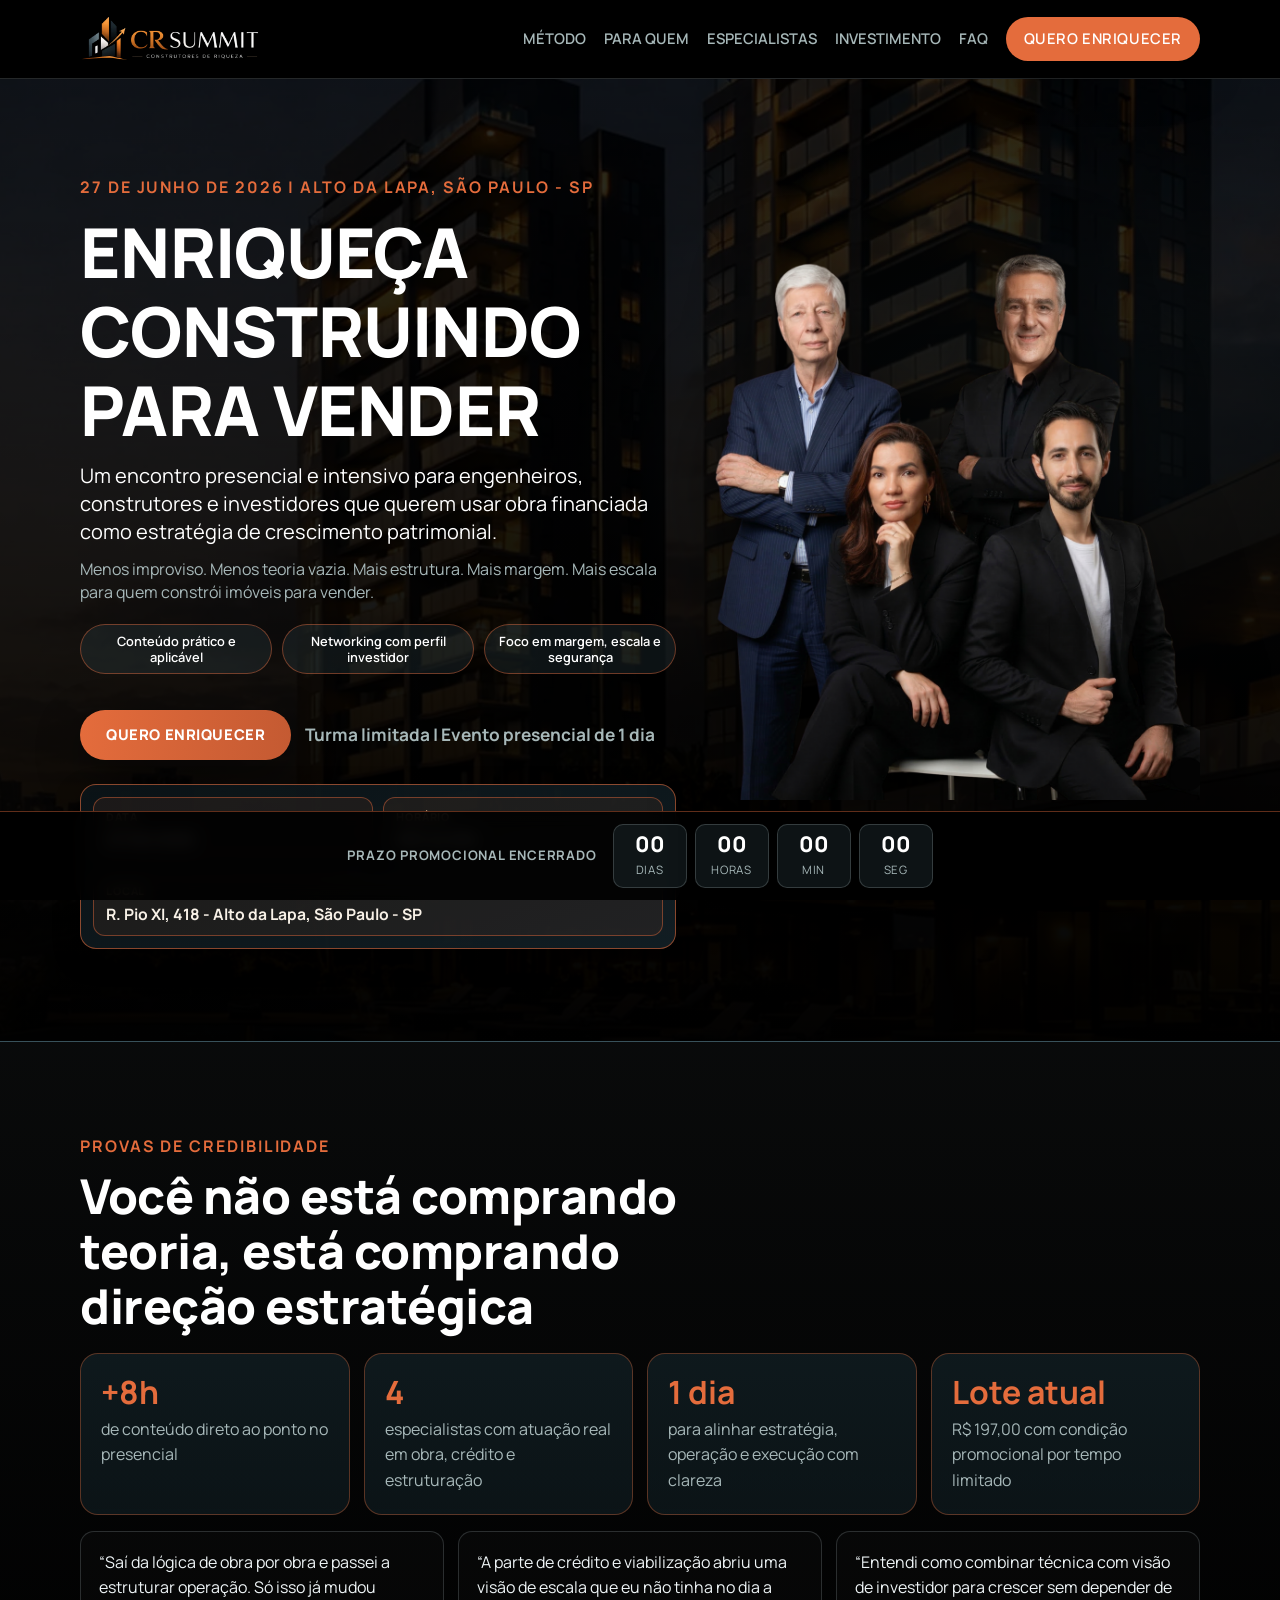
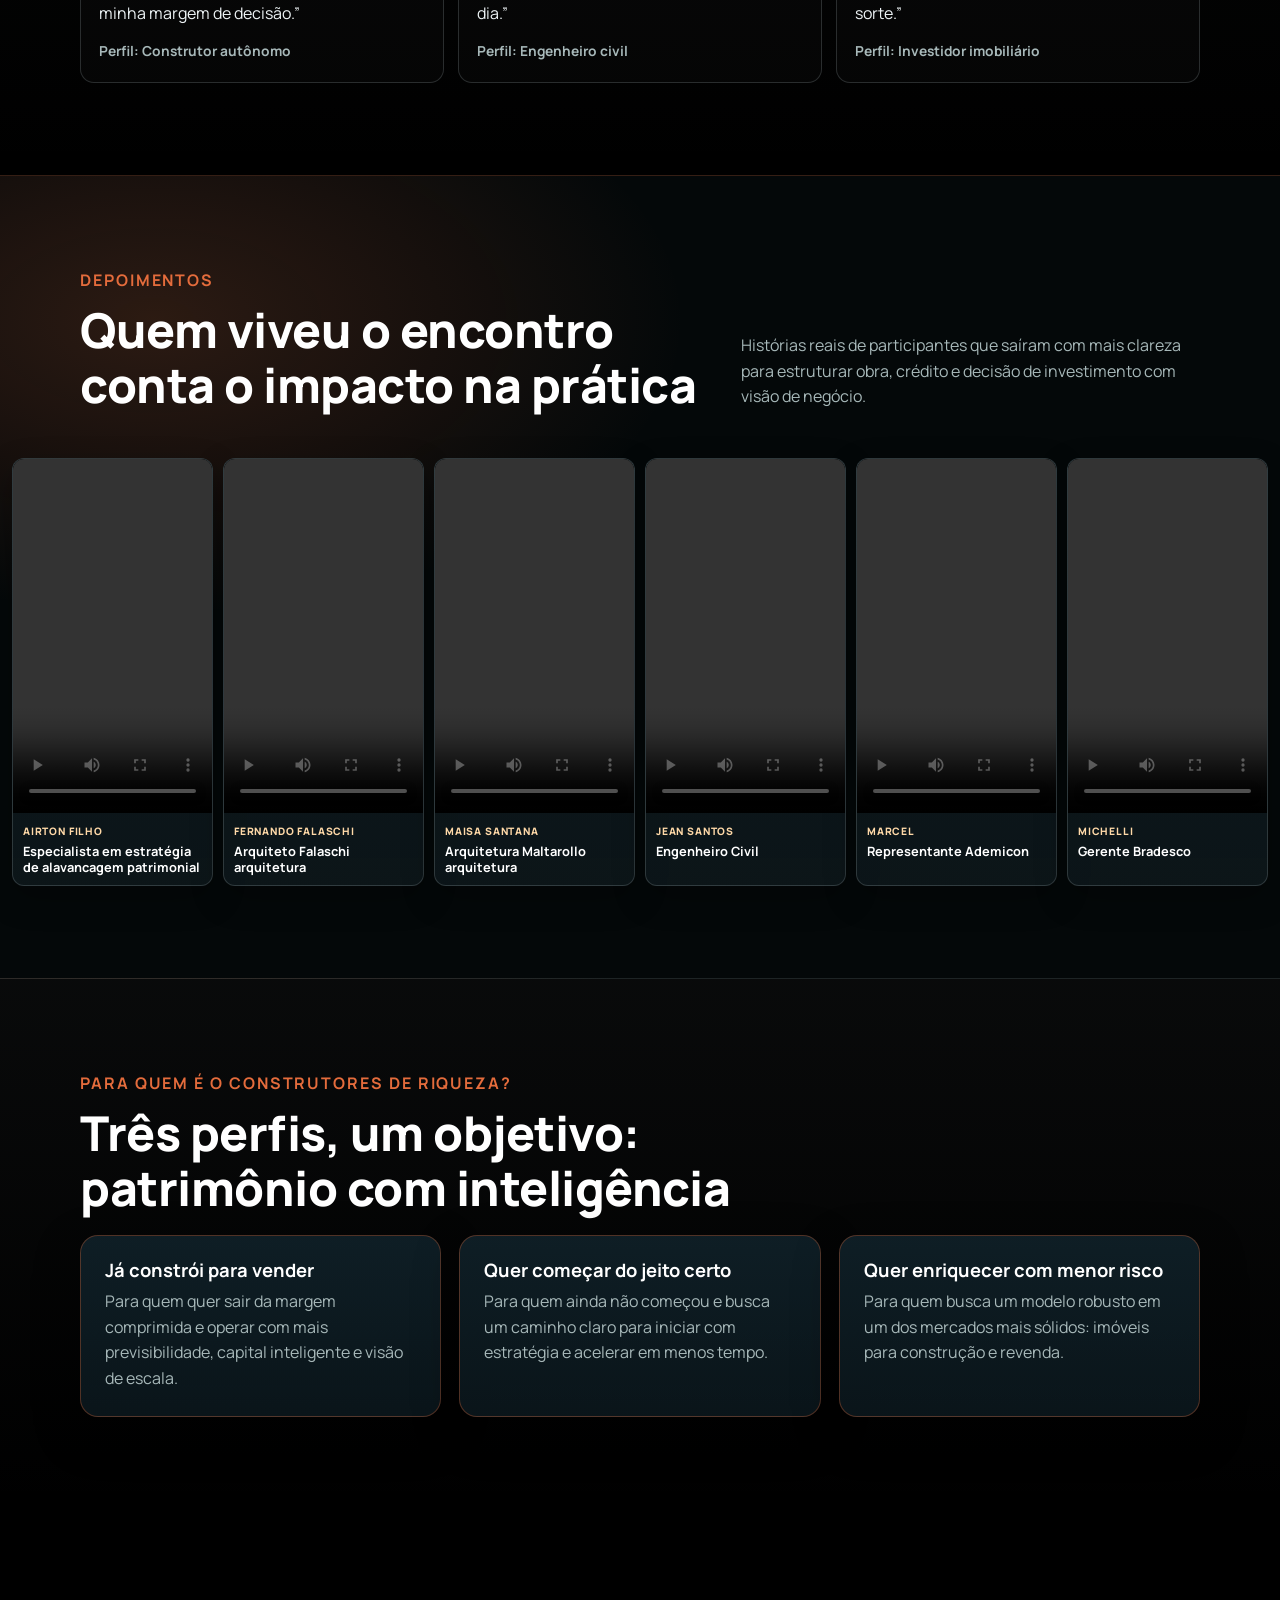
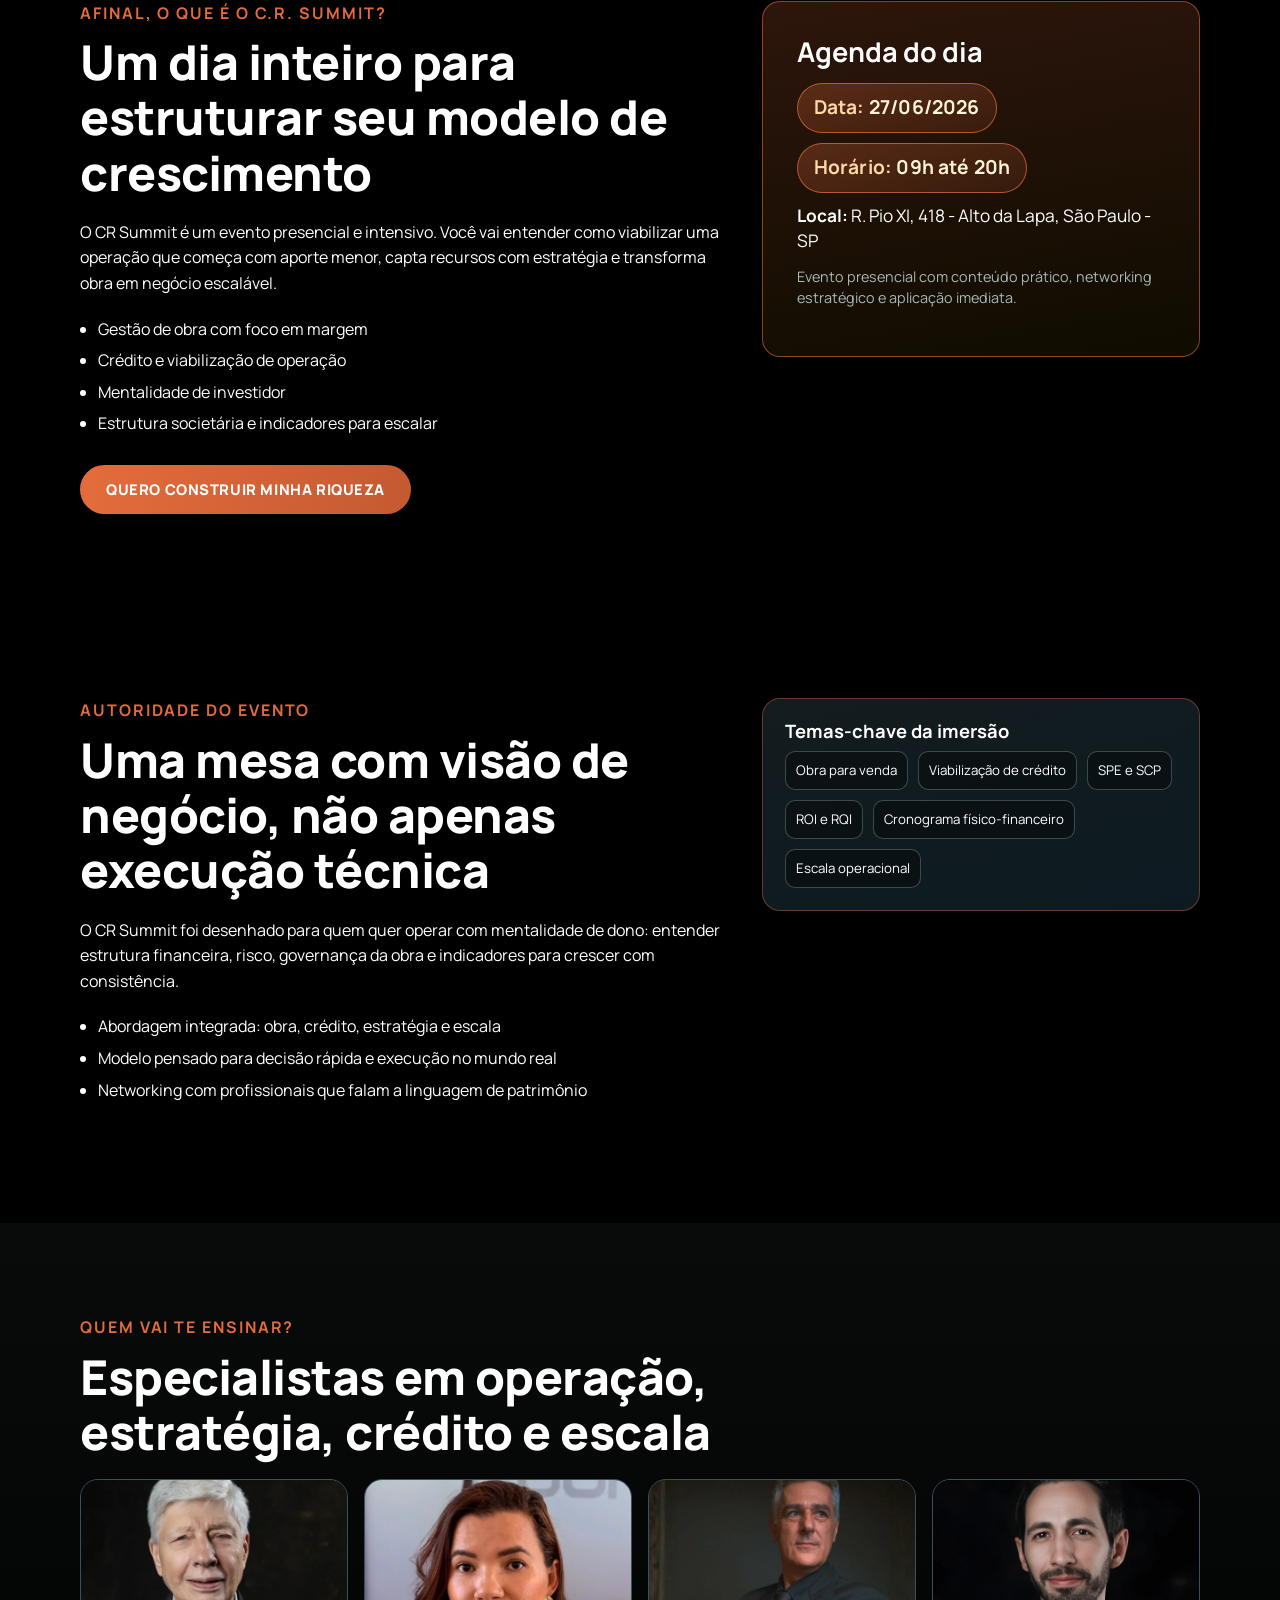
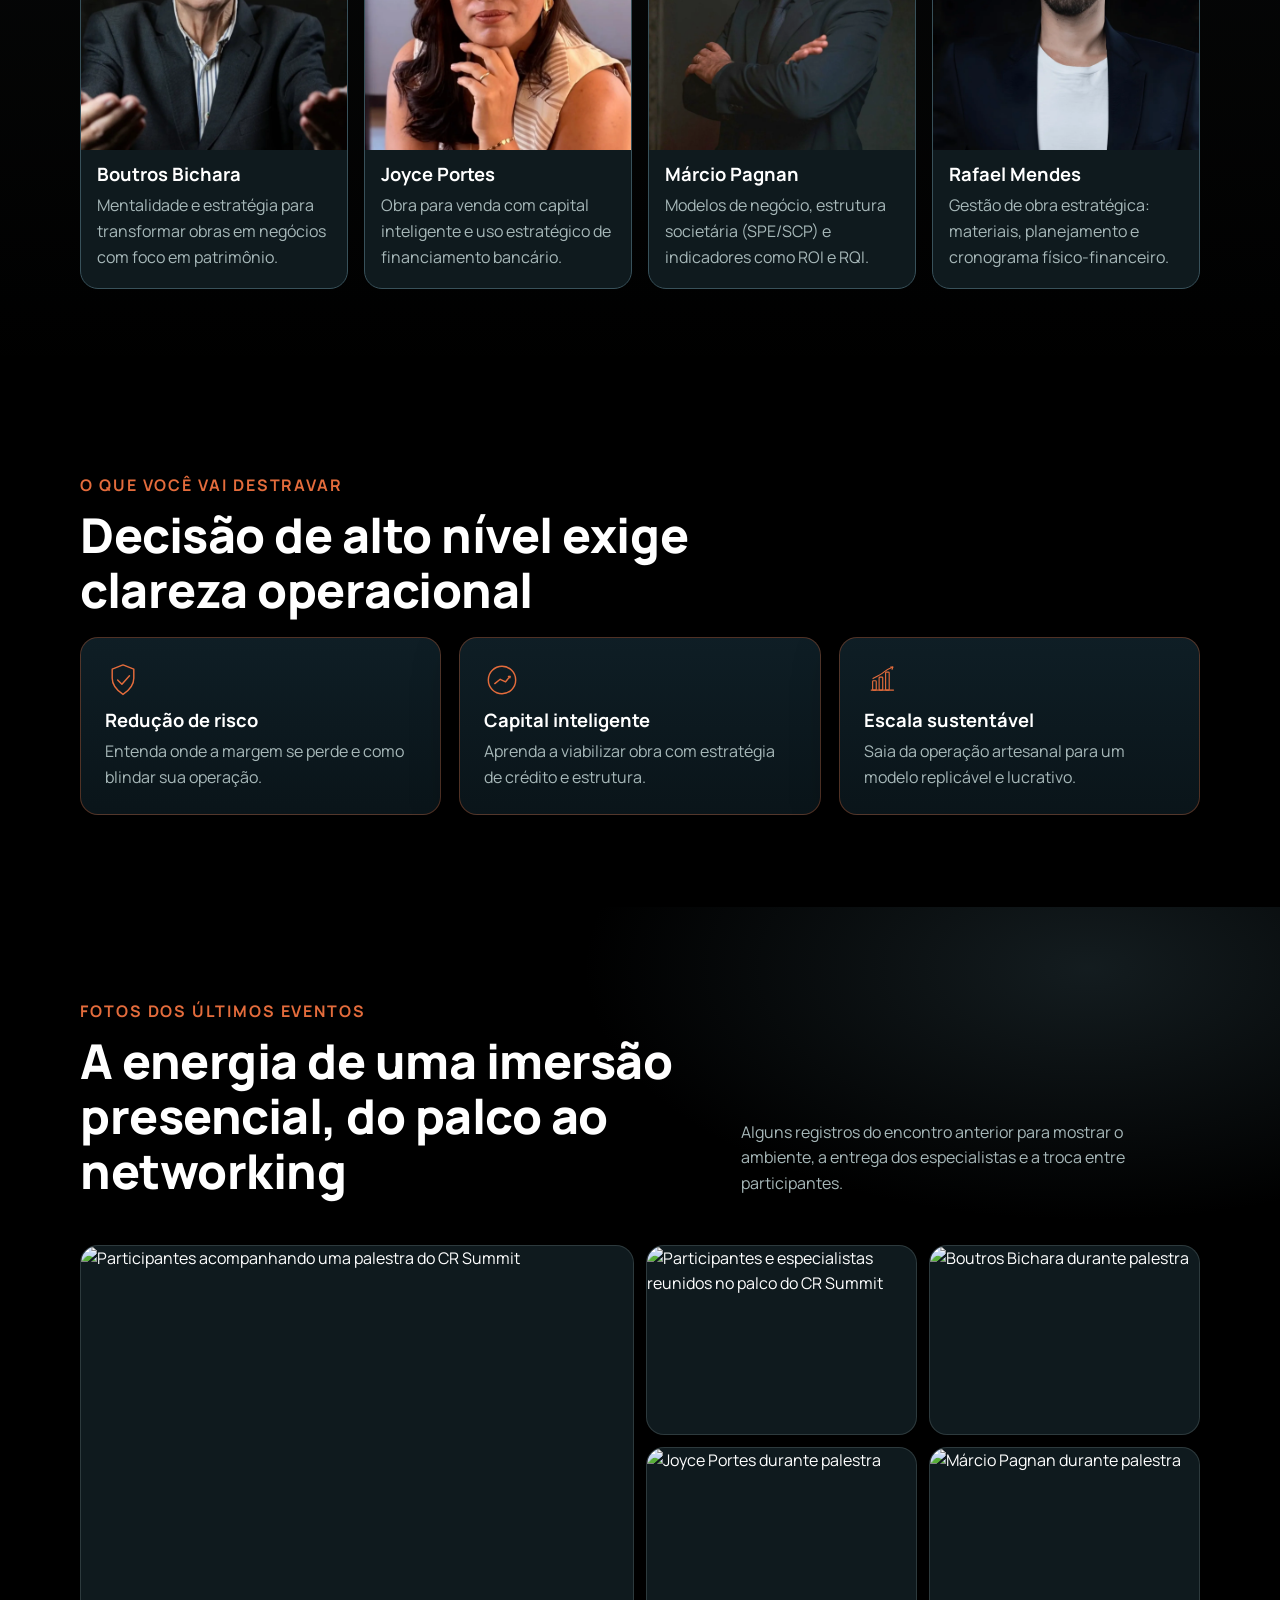
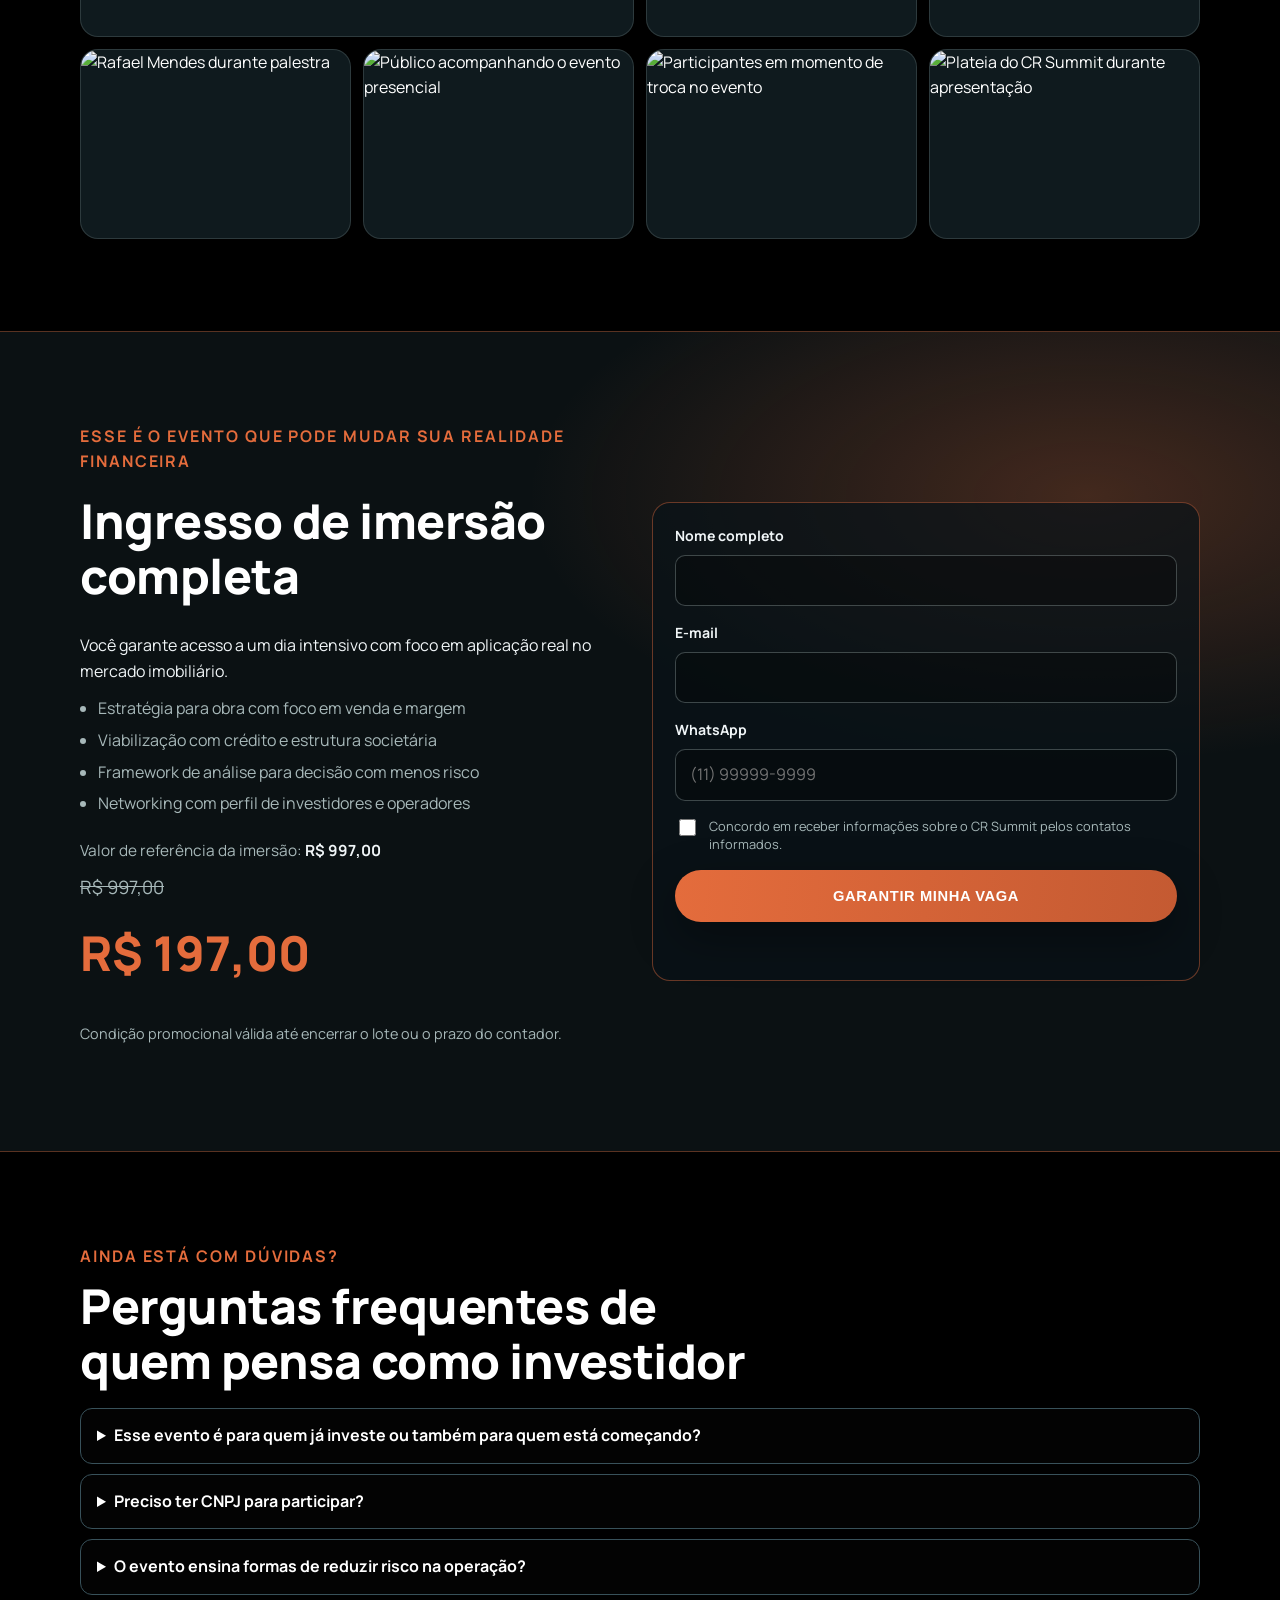
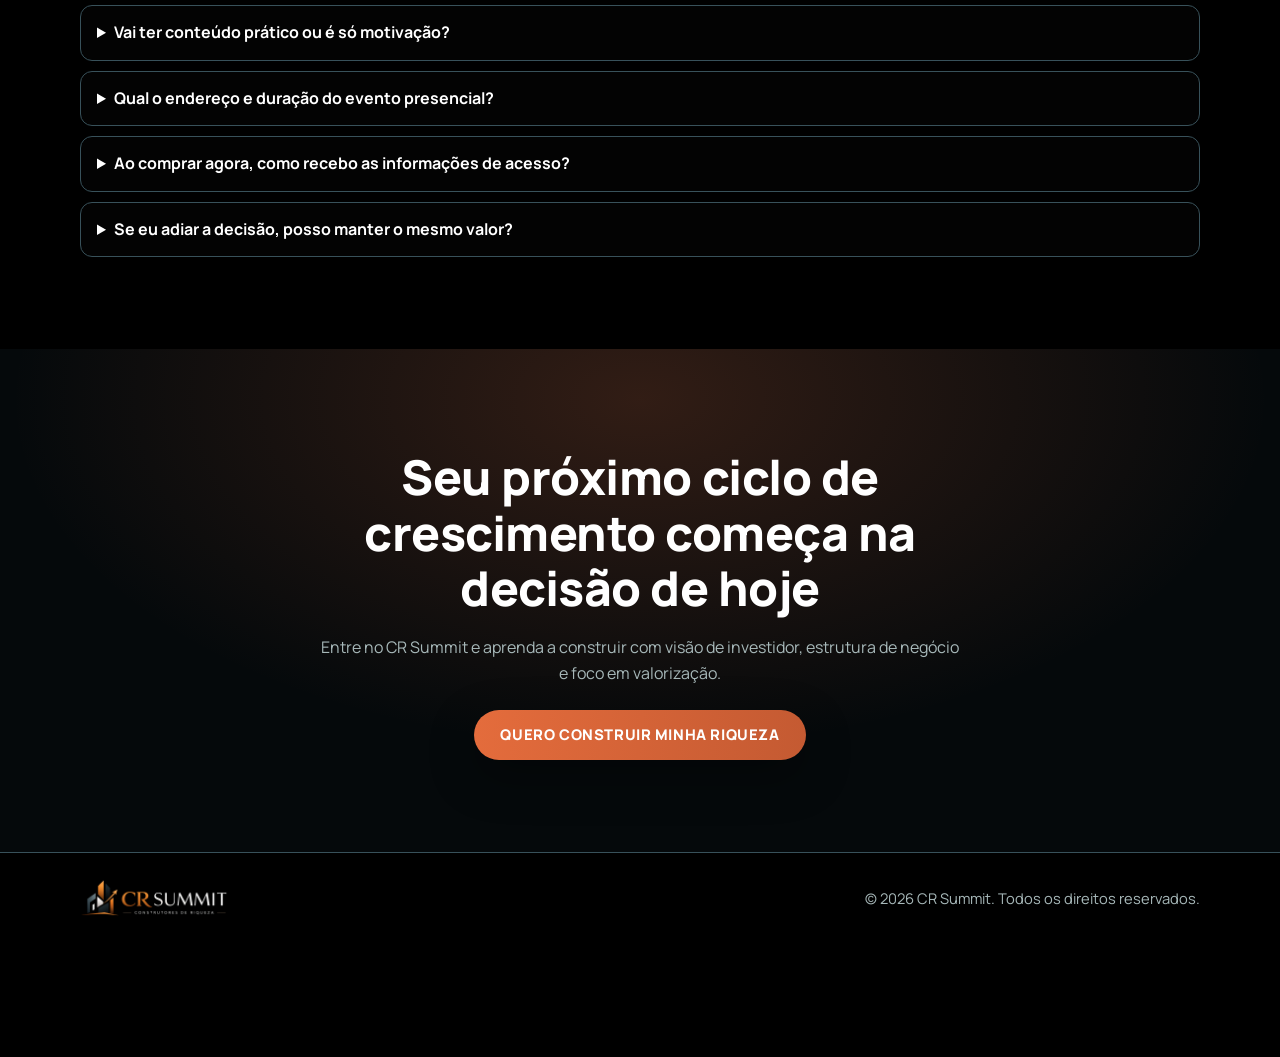
==== commit 084b60e9: "Add June CR Summit registration flow" ====
--- a/encontro/index.html
+++ b/encontro/index.html
@@ -1,12 +1,12 @@
-﻿<!doctype html>
+<!doctype html>
 <html lang="pt-BR">
   <head>
     <meta charset="UTF-8" />
     <meta name="viewport" content="width=device-width, initial-scale=1.0" />
-    <title>CR Summit | Enriqueça Construindo Para Vender</title>
+    <title>CR Summit | Inscrição</title>
     <meta
       name="description"
-      content="Evento presencial em Alphaville para construtores, engenheiros e investidores que querem construir para vender com estratégia, menor risco e maior margem."
+      content="Evento presencial em São Paulo para construtores, engenheiros e investidores que querem construir para vender com estratégia, menor risco e maior margem."
     />
     <link rel="preconnect" href="https://fonts.googleapis.com" />
     <link rel="preconnect" href="https://fonts.gstatic.com" crossorigin />
@@ -14,7 +14,7 @@
       href="https://fonts.googleapis.com/css2?family=Manrope:wght@400;500;600;700;800&display=swap"
       rel="stylesheet"
     />
-    <link rel="stylesheet" href="../styles.css?v=20260323-1225" />
+    <link rel="stylesheet" href="../styles.css?v=20260509-inscricao" />
     <!-- Google tag (gtag.js) -->
     <script async src="https://www.googletagmanager.com/gtag/js?id=G-H4HKLREPKC"></script>
     <script>
@@ -53,14 +53,12 @@
         <button class="menu-toggle" aria-expanded="false" aria-controls="main-nav">Menu</button>
 
         <nav id="main-nav" class="nav">
-          <a href="#evento">Evento</a>
-          <a href="#provas">Método</a>
-          <a href="#publico">Para Quem</a>
-          <a href="#autoridade">Autoridade</a>
-          <a href="#especialistas">Especialistas</a>
-          <a href="#investimento">Investimento</a>
+          <a href="#provas">MÉTODO</a>
+          <a href="#publico">PARA QUEM</a>
+          <a href="#especialistas">ESPECIALISTAS</a>
+          <a href="#investimento">INVESTIMENTO</a>
           <a href="#faq">FAQ</a>
-          <a class="btn btn-small" href="#checkout">Quero Enriquecer</a>
+          <a class="btn btn-small" href="#inscricao-form">Quero Enriquecer</a>
         </nav>
       </div>
     </header>
@@ -68,13 +66,13 @@
     <main>
       <section class="hero" id="evento">
         <div class="hero-bg">
-          <img class="hero-desktop" src="../assets/images/hero-desktop.webp" alt="Evento CR Summit em Alphaville" />
-          <img class="hero-mobile" src="../assets/images/hero-mobile.webp" alt="Evento CR Summit em Alphaville" />
+          <img class="hero-desktop" src="../assets/images/hero-desktop.webp" alt="Evento CR Summit em São Paulo" />
+          <img class="hero-mobile" src="../assets/images/hero-mobile.webp" alt="Evento CR Summit em São Paulo" />
         </div>
 
         <div class="container hero-content">
           <div class="hero-copy">
-            <p class="eyebrow">09 de abril de 2026 | Lapa, SP</p>
+            <p class="eyebrow">27 de junho de 2026 | Alto da Lapa, São Paulo - SP</p>
             <h1>ENRIQUEÇA CONSTRUINDO PARA VENDER</h1>
             <p class="lead">
               Um encontro presencial e intensivo para engenheiros, construtores e investidores que querem usar obra
@@ -110,17 +108,17 @@
               <span>Foco em margem, escala e segurança</span>
             </div>
             <div class="hero-cta-row">
-              <a class="btn" href="#checkout">QUERO ENRIQUECER</a>
-              <span class="micro-proof">Turma limitada</span>
+              <a class="btn" href="#inscricao-form">QUERO ENRIQUECER</a>
+              <span class="micro-proof">Turma limitada | Evento presencial de 1 dia</span>
             </div>
             <div class="hero-event-card" aria-label="Informações do evento">
               <p class="hero-event-item">
                 <span class="hero-event-label">Data</span>
-                <strong>09/04/26</strong>
+                <strong>27/06/2026</strong>
               </p>
               <p class="hero-event-item">
                 <span class="hero-event-label">Horário</span>
-                <strong>19h às 22h</strong>
+                <strong>09h às 20h</strong>
               </p>
               <p class="hero-event-item hero-event-item-local">
                 <span class="hero-event-label">Local</span>
@@ -142,18 +140,22 @@
 
           <div class="proof-stats">
             <article class="proof-stat">
-              <h3>Intimista</h3>
-              <p>encontro exclusivo com conteúdo personalizado para você</p>
+              <h3>+8h</h3>
+              <p>de conteúdo direto ao ponto no presencial</p>
             </article>
             <article class="proof-stat">
               <h3>4</h3>
               <p>especialistas com atuação real em obra, crédito e estruturação</p>
             </article>
             <article class="proof-stat">
-              <h3>Networking</h3>
-              <p>como o encontro será intimista, o networking será de alto nível.</p>
-            </article>
-</div>
+              <h3>1 dia</h3>
+              <p>para alinhar estratégia, operação e execução com clareza</p>
+            </article>
+            <article class="proof-stat">
+              <h3>Lote atual</h3>
+              <p>R$ 197,00 com condição promocional por tempo limitado</p>
+            </article>
+          </div>
 
           <div class="proof-testimonials">
             <article class="testimonial-card">
@@ -173,6 +175,89 @@
                 “Entendi como combinar técnica com visão de investidor para crescer sem depender de sorte.”
               </p>
               <span>Perfil: Investidor imobiliário</span>
+            </article>
+          </div>
+        </div>
+      </section>
+
+      <section class="section testimonials-video-section" id="depoimentos">
+        <div class="container">
+          <div class="section-head">
+            <div>
+              <p class="section-kicker">DEPOIMENTOS</p>
+              <h2>Quem viveu o encontro conta o impacto na prática</h2>
+            </div>
+            <p>
+              Histórias reais de participantes que saíram com mais clareza para estruturar obra, crédito e decisão de
+              investimento com visão de negócio.
+            </p>
+          </div>
+
+          <div class="video-grid">
+            <article class="video-card video-card-featured">
+              <video controls preload="metadata" playsinline data-thumb-time="41">
+                <source src="../Depoimentos/Ayrton.mp4" type="video/mp4" />
+                Seu navegador não suporta vídeo em HTML5.
+              </video>
+              <div class="video-card-copy">
+                <span>Airton Filho</span>
+                <h3>Especialista em estratégia de alavancagem patrimonial</h3>
+              </div>
+            </article>
+
+            <article class="video-card">
+              <video controls preload="metadata" playsinline data-thumb-time="25">
+                <source src="../Depoimentos/lv_0_20260504113449.mp4" type="video/mp4" />
+                Seu navegador não suporta vídeo em HTML5.
+              </video>
+              <div class="video-card-copy">
+                <span>Fernando Falaschi</span>
+                <h3>Arquiteto Falaschi arquitetura</h3>
+              </div>
+            </article>
+
+            <article class="video-card">
+              <video controls preload="metadata" playsinline data-thumb-time="21">
+                <source src="../Depoimentos/lv_0_20260504113731.mp4" type="video/mp4" />
+                Seu navegador não suporta vídeo em HTML5.
+              </video>
+              <div class="video-card-copy">
+                <span>Maisa Santana</span>
+                <h3>Arquitetura Maltarollo arquitetura</h3>
+              </div>
+            </article>
+
+            <article class="video-card">
+              <video controls preload="metadata" playsinline data-thumb-time="7">
+                <source src="../Depoimentos/lv_0_20260504113834.mp4" type="video/mp4" />
+                Seu navegador não suporta vídeo em HTML5.
+              </video>
+              <div class="video-card-copy">
+                <span>Jean Santos</span>
+                <h3>Engenheiro Civil</h3>
+              </div>
+            </article>
+
+            <article class="video-card">
+              <video controls preload="metadata" playsinline data-thumb-time="1">
+                <source src="../Depoimentos/lv_0_20260504114029.mp4" type="video/mp4" />
+                Seu navegador não suporta vídeo em HTML5.
+              </video>
+              <div class="video-card-copy">
+                <span>Marcel</span>
+                <h3>Representante Ademicon</h3>
+              </div>
+            </article>
+
+            <article class="video-card">
+              <video controls preload="metadata" playsinline data-thumb-time="19">
+                <source src="../Depoimentos/Michele.mp4" type="video/mp4" />
+                Seu navegador não suporta vídeo em HTML5.
+              </video>
+              <div class="video-card-copy">
+                <span>Michelli</span>
+                <h3>Gerente Bradesco</h3>
+              </div>
             </article>
           </div>
         </div>
@@ -211,9 +296,9 @@
         <div class="container split">
           <div>
             <p class="section-kicker">AFINAL, O QUE É O C.R. SUMMIT?</p>
-            <h2>Um encontro para estruturar seu modelo de crescimento</h2>
+            <h2>Um dia inteiro para estruturar seu modelo de crescimento</h2>
             <p>
-              O encontro CR Summit é um evento intimista. Você vai entender como viabilizar uma operação que começa
+              O CR Summit é um evento presencial e intensivo. Você vai entender como viabilizar uma operação que começa
               com aporte menor, capta recursos com estratégia e transforma obra em negócio escalável.
             </p>
             <ul class="check-list">
@@ -222,13 +307,13 @@
               <li>Mentalidade de investidor</li>
               <li>Estrutura societária e indicadores para escalar</li>
             </ul>
-            <a class="btn" href="#checkout">QUERO CONSTRUIR MINHA RIQUEZA</a>
+            <a class="btn" href="#inscricao-form">QUERO CONSTRUIR MINHA RIQUEZA</a>
           </div>
 
           <aside class="highlight-box">
             <h3>Agenda do dia</h3>
-            <p class="event-emphasis"><strong>Data:</strong> 09/04/26</p>
-            <p class="event-emphasis"><strong>Horário:</strong> 19h às 22h</p>
+            <p class="event-emphasis"><strong>Data:</strong> 27/06/2026</p>
+            <p class="event-emphasis"><strong>Horário:</strong> 09h até 20h</p>
             <p><strong>Local:</strong> R. Pio XI, 418 - Alto da Lapa, São Paulo - SP</p>
             <p class="tiny">Evento presencial com conteúdo prático, networking estratégico e aplicação imediata.</p>
           </aside>
@@ -323,10 +408,55 @@
         </div>
       </section>
 
+      <section class="section event-gallery-section" id="fotos">
+        <div class="container">
+          <div class="section-head">
+            <div>
+              <p class="section-kicker">FOTOS DOS ÚLTIMOS EVENTOS</p>
+              <h2>A energia de uma imersão presencial, do palco ao networking</h2>
+            </div>
+            <p>
+              Alguns registros do encontro anterior para mostrar o ambiente, a entrega dos especialistas e a troca entre
+              participantes.
+            </p>
+          </div>
+
+          <div class="event-gallery">
+            <figure class="gallery-item gallery-item-large">
+              <img src="../Fotos/DSC09837.jpg" alt="Participantes acompanhando uma palestra do CR Summit" loading="lazy" />
+            </figure>
+            <figure class="gallery-item">
+              <img src="../Fotos/DSC09895.jpg" alt="Participantes e especialistas reunidos no palco do CR Summit" loading="lazy" />
+            </figure>
+            <figure class="gallery-item">
+              <img src="../Fotos/Boutros%20(13).JPG" alt="Boutros Bichara durante palestra" loading="lazy" />
+            </figure>
+            <figure class="gallery-item">
+              <img src="../Fotos/Joyce%20(13).JPG" alt="Joyce Portes durante palestra" loading="lazy" />
+            </figure>
+            <figure class="gallery-item">
+              <img src="../Fotos/M%C3%A1rcio%20(7).JPG" alt="Márcio Pagnan durante palestra" loading="lazy" />
+            </figure>
+            <figure class="gallery-item">
+              <img src="../Fotos/Rafael%20(19).JPG" alt="Rafael Mendes durante palestra" loading="lazy" />
+            </figure>
+            <figure class="gallery-item">
+              <img src="../Fotos/Pub%20(79).JPG" alt="Público acompanhando o evento presencial" loading="lazy" />
+            </figure>
+            <figure class="gallery-item">
+              <img src="../Fotos/Pub%20(84).JPG" alt="Participantes em momento de troca no evento" loading="lazy" />
+            </figure>
+            <figure class="gallery-item">
+              <img src="../Fotos/Pub%20(92).JPG" alt="Plateia do CR Summit durante apresentação" loading="lazy" />
+            </figure>
+          </div>
+        </div>
+      </section>
+
       <section class="section section-gold" id="investimento">
         <div class="container price-wrap">
           <div class="offer-copy">
-            <p class="section-kicker">ESSE É O EVENTO QUE PODE MUDAR SUA REALIDADE</p>
+            <p class="section-kicker">ESSE É O EVENTO QUE PODE MUDAR SUA REALIDADE FINANCEIRA</p>
             <h2>Ingresso de imersão completa</h2>
             <p class="offer-lead">Você garante acesso a um dia intensivo com foco em aplicação real no mercado imobiliário.</p>
             <ul class="offer-stack">
@@ -337,29 +467,46 @@
             </ul>
             <p class="offer-anchor">Valor de referência da imersão: <strong>R$ 997,00</strong></p>
             <p class="price-old">R$ 997,00</p>
-            <p class="price-now">GRATUÍTO PARA CONVIDADOS ESCOLHIDOS</p>
+            <p class="price-now">R$ 197,00</p>
             <p class="tiny">Condição promocional válida até encerrar o lote ou o prazo do contador.</p>
           </div>
 
-          <div class="price-cta" id="checkout">
-            <iframe
-              src="https://sucesso.homio.com.br/widget/form/gVEVDy3It77q9xfLibRq"
-              style="width:100%;height:632px;border:none;border-radius:4px"
-              id="inline-gVEVDy3It77q9xfLibRq"
-              data-layout="{'id':'INLINE'}"
-              data-trigger-type="alwaysShow"
-              data-trigger-value=""
-              data-activation-type="alwaysActivated"
-              data-activation-value=""
-              data-deactivation-type="neverDeactivate"
-              data-deactivation-value=""
-              data-form-name="CR Summit"
-              data-height="632"
-              data-layout-iframe-id="inline-gVEVDy3It77q9xfLibRq"
-              data-form-id="gVEVDy3It77q9xfLibRq"
-              title="CR Summit"
-            >
-            </iframe>
+          <div class="price-cta" id="inscricao-form">
+            <form class="lead-form" id="cr-summit-form">
+              <div class="form-field">
+                <label for="lead-nome">Nome completo</label>
+                <input id="lead-nome" name="nome" type="text" autocomplete="name" required />
+              </div>
+
+              <div class="form-field">
+                <label for="lead-email">E-mail</label>
+                <input id="lead-email" name="email" type="email" autocomplete="email" required />
+              </div>
+
+              <div class="form-field">
+                <label for="lead-whatsapp">WhatsApp</label>
+                <input
+                  id="lead-whatsapp"
+                  name="whatsapp"
+                  type="tel"
+                  autocomplete="tel"
+                  inputmode="tel"
+                  placeholder="(11) 99999-9999"
+                  required
+                />
+              </div>
+
+              <label class="form-consent">
+                <input name="consentimento" type="checkbox" value="sim" required />
+                <span>Concordo em receber informações sobre o CR Summit pelos contatos informados.</span>
+              </label>
+
+              <input name="formularioId" type="hidden" value="cr-summit-27-06-2026" />
+              <input name="origem" type="hidden" value="LP CR Summit 27/06/2026" />
+
+              <button class="btn btn-strong" type="submit">GARANTIR MINHA VAGA</button>
+              <p class="form-status" data-form-status aria-live="polite"></p>
+            </form>
           </div>
         </div>
       </section>
@@ -388,7 +535,7 @@
             </details>
             <details>
               <summary>Qual o endereço e duração do evento presencial?</summary>
-              <p>09/04/26, das 19h às 22h. R. Pio XI, 418 - Alto da Lapa, São Paulo - SP.</p>
+              <p>27/06/2026, das 09h às 20h. R. Pio XI, 418 - Alto da Lapa, São Paulo - SP.</p>
             </details>
             <details>
               <summary>Ao comprar agora, como recebo as informações de acesso?</summary>
@@ -408,7 +555,7 @@
           <p>
             Entre no CR Summit e aprenda a construir com visão de investidor, estrutura de negócio e foco em valorização.
           </p>
-          <a class="btn" href="#checkout">QUERO CONSTRUIR MINHA RIQUEZA</a>
+          <a class="btn" href="#inscricao-form">QUERO CONSTRUIR MINHA RIQUEZA</a>
         </div>
       </section>
     </main>
@@ -420,8 +567,7 @@
       </div>
     </footer>
 
-    <script src="https://sucesso.homio.com.br/js/form_embed.js"></script>
-    <script src="../script.js?v=20260323-1225"></script>
+    <script src="../script.js?v=20260611-encontro"></script>
+    <script src="./form.js?v=20260611"></script>
   </body>
 </html>
-
--- a/styles.css
+++ b/styles.css
@@ -403,6 +403,113 @@
   background: linear-gradient(180deg, rgba(153, 173, 180, 0.06), rgba(153, 173, 180, 0));
 }
 
+.section-head {
+  display: grid;
+  grid-template-columns: minmax(0, 1fr) minmax(280px, 0.72fr);
+  gap: 24px;
+  align-items: end;
+  margin-bottom: 26px;
+}
+
+.section-head p:last-child {
+  margin: 0 0 22px;
+  color: var(--muted);
+}
+
+.testimonials-video-section {
+  background:
+    radial-gradient(760px 420px at 12% 18%, rgba(228, 108, 60, 0.18), transparent 70%),
+    rgba(6, 10, 12, 0.82);
+  border-top: 1px solid rgba(228, 108, 60, 0.22);
+  border-bottom: 1px solid rgba(167, 184, 185, 0.16);
+}
+
+.video-grid {
+  width: calc(100vw - 24px);
+  margin-left: calc(50% - 50vw + 12px);
+  display: grid;
+  grid-template-columns: repeat(6, minmax(0, 1fr));
+  gap: 10px;
+}
+
+.video-card {
+  overflow: hidden;
+  border-radius: 12px;
+  border: 1px solid rgba(167, 184, 185, 0.22);
+  background: linear-gradient(180deg, rgba(15, 26, 30, 0.96), rgba(15, 26, 30, 0.74));
+  box-shadow: 0 12px 32px rgba(0, 0, 0, 0.28);
+}
+
+.video-card video {
+  display: block;
+  width: 100%;
+  aspect-ratio: 9 / 16;
+  background: #000000;
+  object-fit: contain;
+}
+
+.video-card-featured video {
+  aspect-ratio: 9 / 16;
+}
+
+.video-card-copy {
+  padding: 10px;
+}
+
+.video-card-copy span {
+  display: block;
+  margin-bottom: 4px;
+  color: #ffd9a8;
+  font-size: 0.64rem;
+  font-weight: 800;
+  letter-spacing: 0.08em;
+  text-transform: uppercase;
+}
+
+.video-card-copy h3 {
+  margin: 0;
+  font-size: clamp(0.72rem, 1vw, 0.9rem);
+  line-height: 1.25;
+}
+
+.event-gallery-section {
+  background:
+    radial-gradient(720px 360px at 85% 6%, rgba(56, 81, 90, 0.35), transparent 70%),
+    rgba(0, 0, 0, 0.36);
+}
+
+.event-gallery {
+  display: grid;
+  grid-template-columns: repeat(4, minmax(0, 1fr));
+  grid-auto-rows: 190px;
+  gap: 12px;
+}
+
+.gallery-item {
+  margin: 0;
+  overflow: hidden;
+  border-radius: var(--radius);
+  border: 1px solid rgba(167, 184, 185, 0.2);
+  background: var(--card);
+}
+
+.gallery-item-large {
+  grid-column: span 2;
+  grid-row: span 2;
+}
+
+.gallery-item img {
+  width: 100%;
+  height: 100%;
+  object-fit: cover;
+  transition: transform 0.45s ease, filter 0.45s ease;
+}
+
+.gallery-item:hover img {
+  transform: scale(1.04);
+  filter: brightness(1.08);
+}
+
 .cards {
   display: grid;
   gap: 18px;
@@ -670,6 +777,80 @@
   font-size: 0.9rem;
 }
 
+.lead-form {
+  display: grid;
+  gap: 16px;
+}
+
+.form-field {
+  display: grid;
+  gap: 7px;
+}
+
+.form-field label {
+  color: #f0f5f7;
+  font-size: 0.88rem;
+  font-weight: 700;
+}
+
+.form-field input {
+  width: 100%;
+  min-height: 50px;
+  border: 1px solid rgba(167, 184, 185, 0.34);
+  border-radius: 10px;
+  background: rgba(0, 0, 0, 0.28);
+  color: #ffffff;
+  padding: 12px 14px;
+  font: inherit;
+  outline: none;
+  transition: border-color 0.2s ease, box-shadow 0.2s ease;
+}
+
+.form-field input:focus {
+  border-color: var(--gold-strong);
+  box-shadow: 0 0 0 3px rgba(228, 108, 60, 0.16);
+}
+
+.form-consent {
+  display: grid;
+  grid-template-columns: auto 1fr;
+  gap: 10px;
+  align-items: start;
+  color: var(--muted);
+  font-size: 0.8rem;
+  line-height: 1.45;
+  cursor: pointer;
+}
+
+.form-consent input {
+  width: 17px;
+  height: 17px;
+  margin-top: 2px;
+  accent-color: var(--gold-strong);
+}
+
+.lead-form .btn {
+  width: 100%;
+  border: 0;
+  cursor: pointer;
+}
+
+.lead-form .btn:disabled {
+  cursor: wait;
+  opacity: 0.7;
+}
+
+.price-cta .form-status {
+  min-height: 20px;
+  margin: 0;
+  color: #b7e4c7;
+  text-align: center;
+}
+
+.price-cta .form-status.is-error {
+  color: #ffb4a2;
+}
+
 .urgency-box {
   margin-top: 14px;
   border-radius: 12px;
@@ -877,6 +1058,7 @@
   .cards-3,
   .proof-stats,
   .proof-testimonials,
+  .section-head,
   .authority-wrap,
   .speaker-grid,
   .split,
@@ -886,6 +1068,48 @@
     grid-template-columns: 1fr;
   }
 
+  .section-head {
+    align-items: start;
+    gap: 8px;
+  }
+
+  .section-head p:last-child {
+    margin-bottom: 0;
+  }
+
+  .testimonials-video-section .video-grid {
+    width: calc(100vw - 24px);
+    margin-left: calc(50% - 50vw + 12px);
+    display: flex;
+    grid-template-columns: none;
+    gap: 12px;
+    overflow-x: auto;
+    overflow-y: hidden;
+    padding: 4px 0 18px;
+    scroll-snap-type: x mandatory;
+    scrollbar-width: none;
+    -webkit-overflow-scrolling: touch;
+  }
+
+  .testimonials-video-section .video-grid::-webkit-scrollbar {
+    display: none;
+  }
+
+  .testimonials-video-section .video-card {
+    flex: 0 0 min(76vw, 280px);
+    scroll-snap-align: center;
+  }
+
+  .event-gallery {
+    grid-template-columns: repeat(2, minmax(0, 1fr));
+    grid-auto-rows: 170px;
+  }
+
+  .gallery-item-large {
+    grid-column: 1 / -1;
+    grid-row: span 2;
+  }
+
   .hero-bg .hero-desktop {
     display: none;
   }
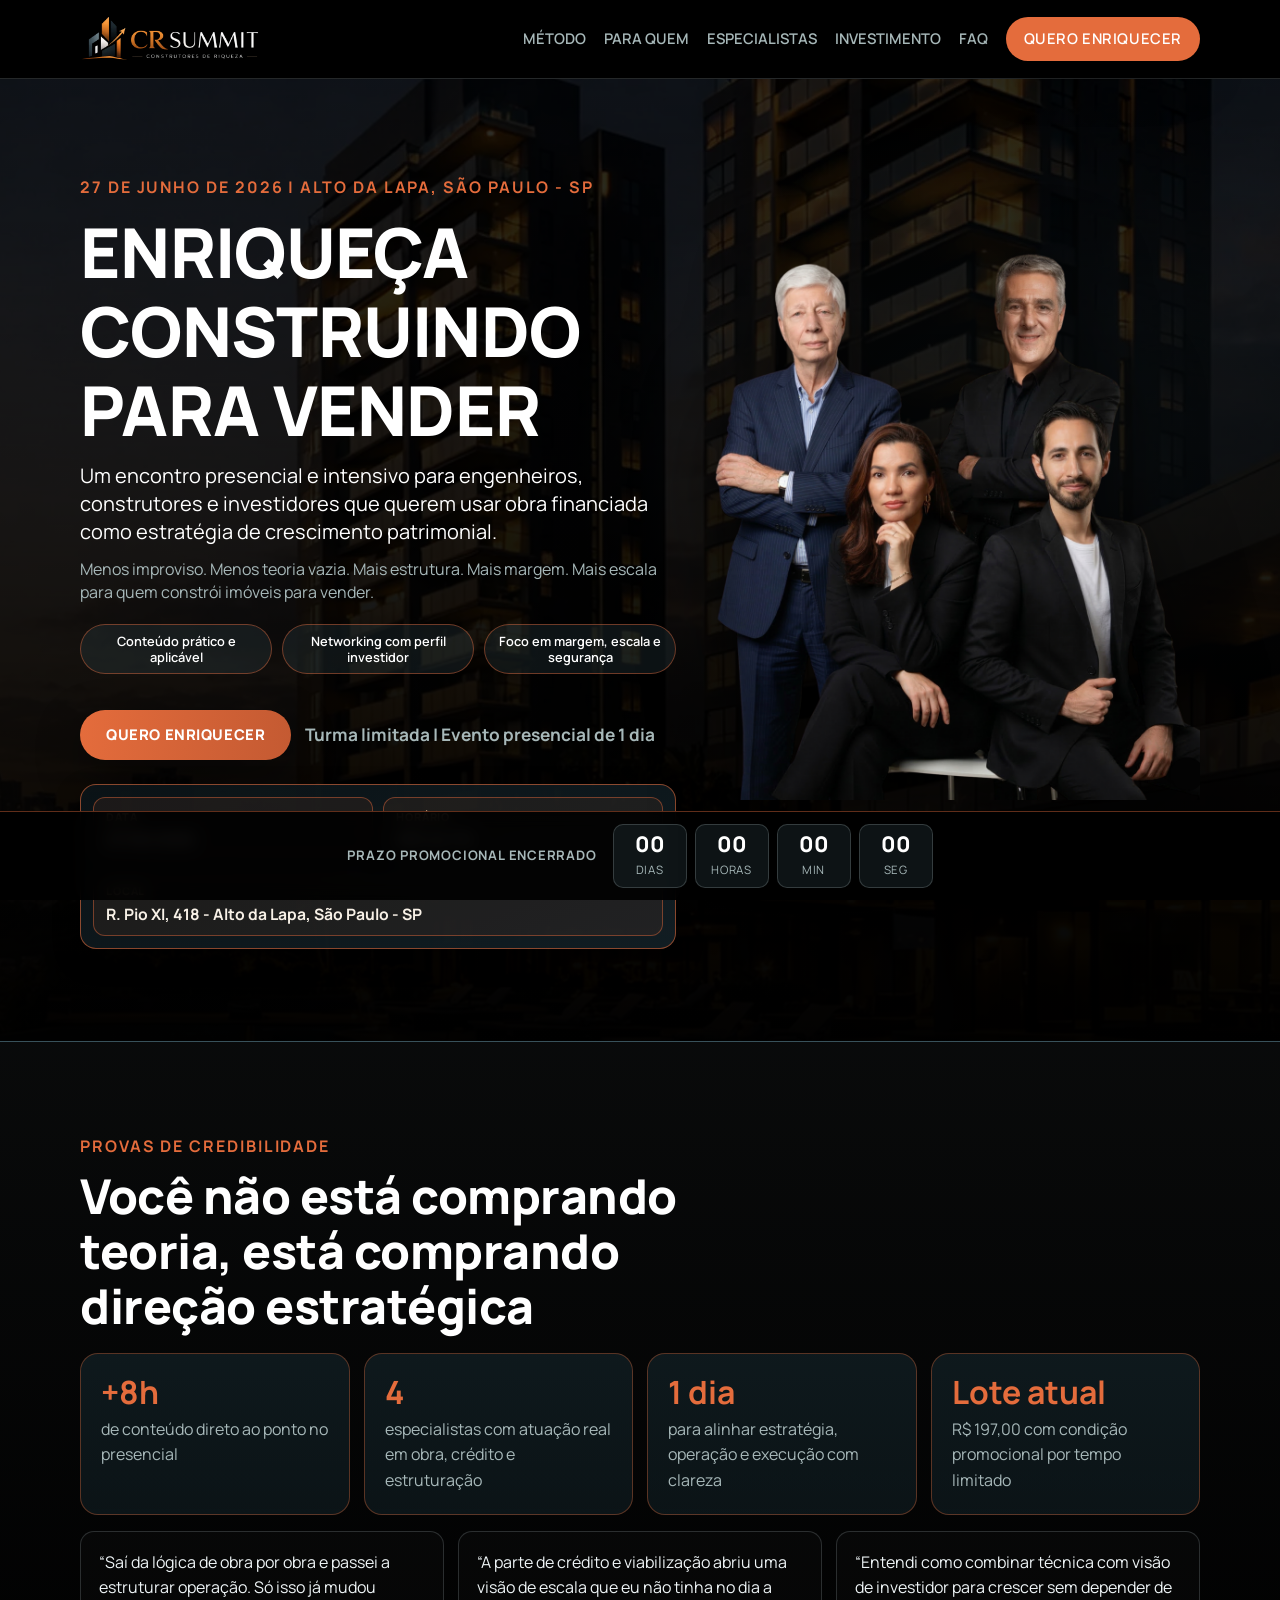
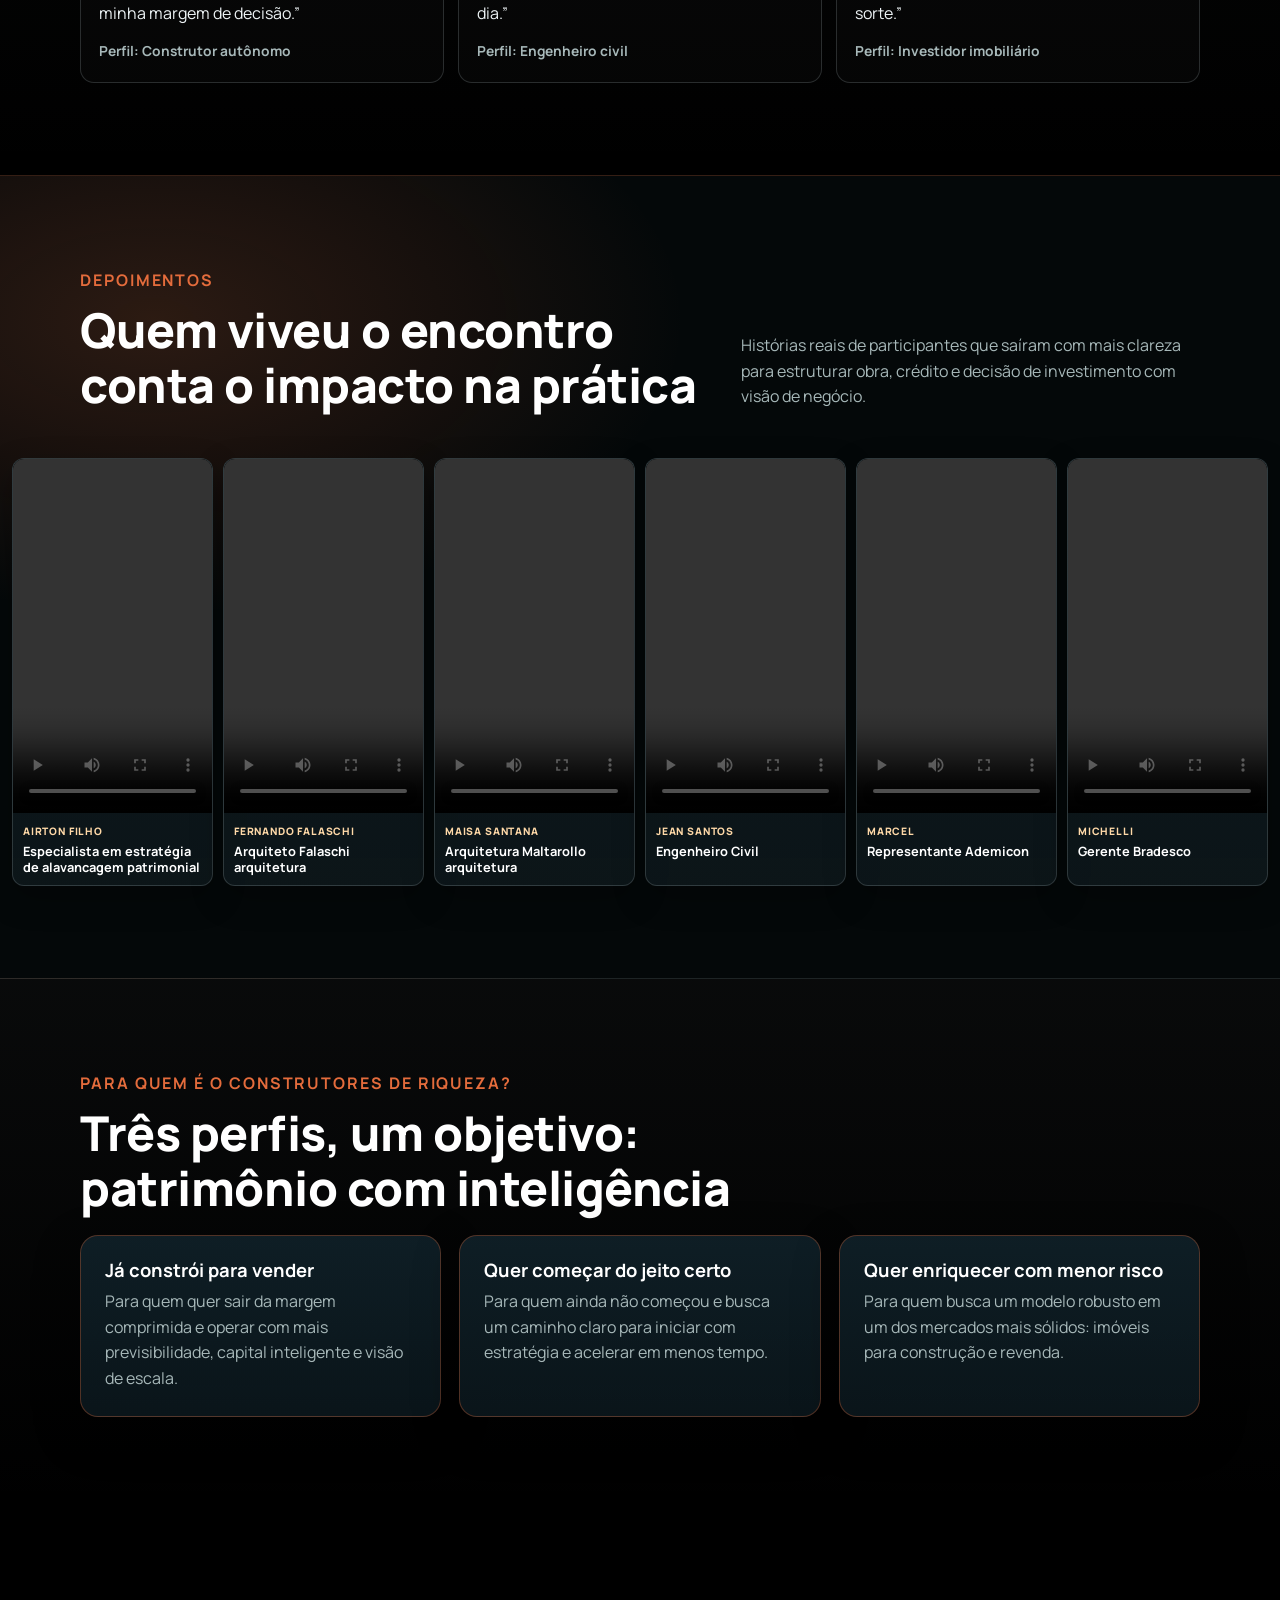
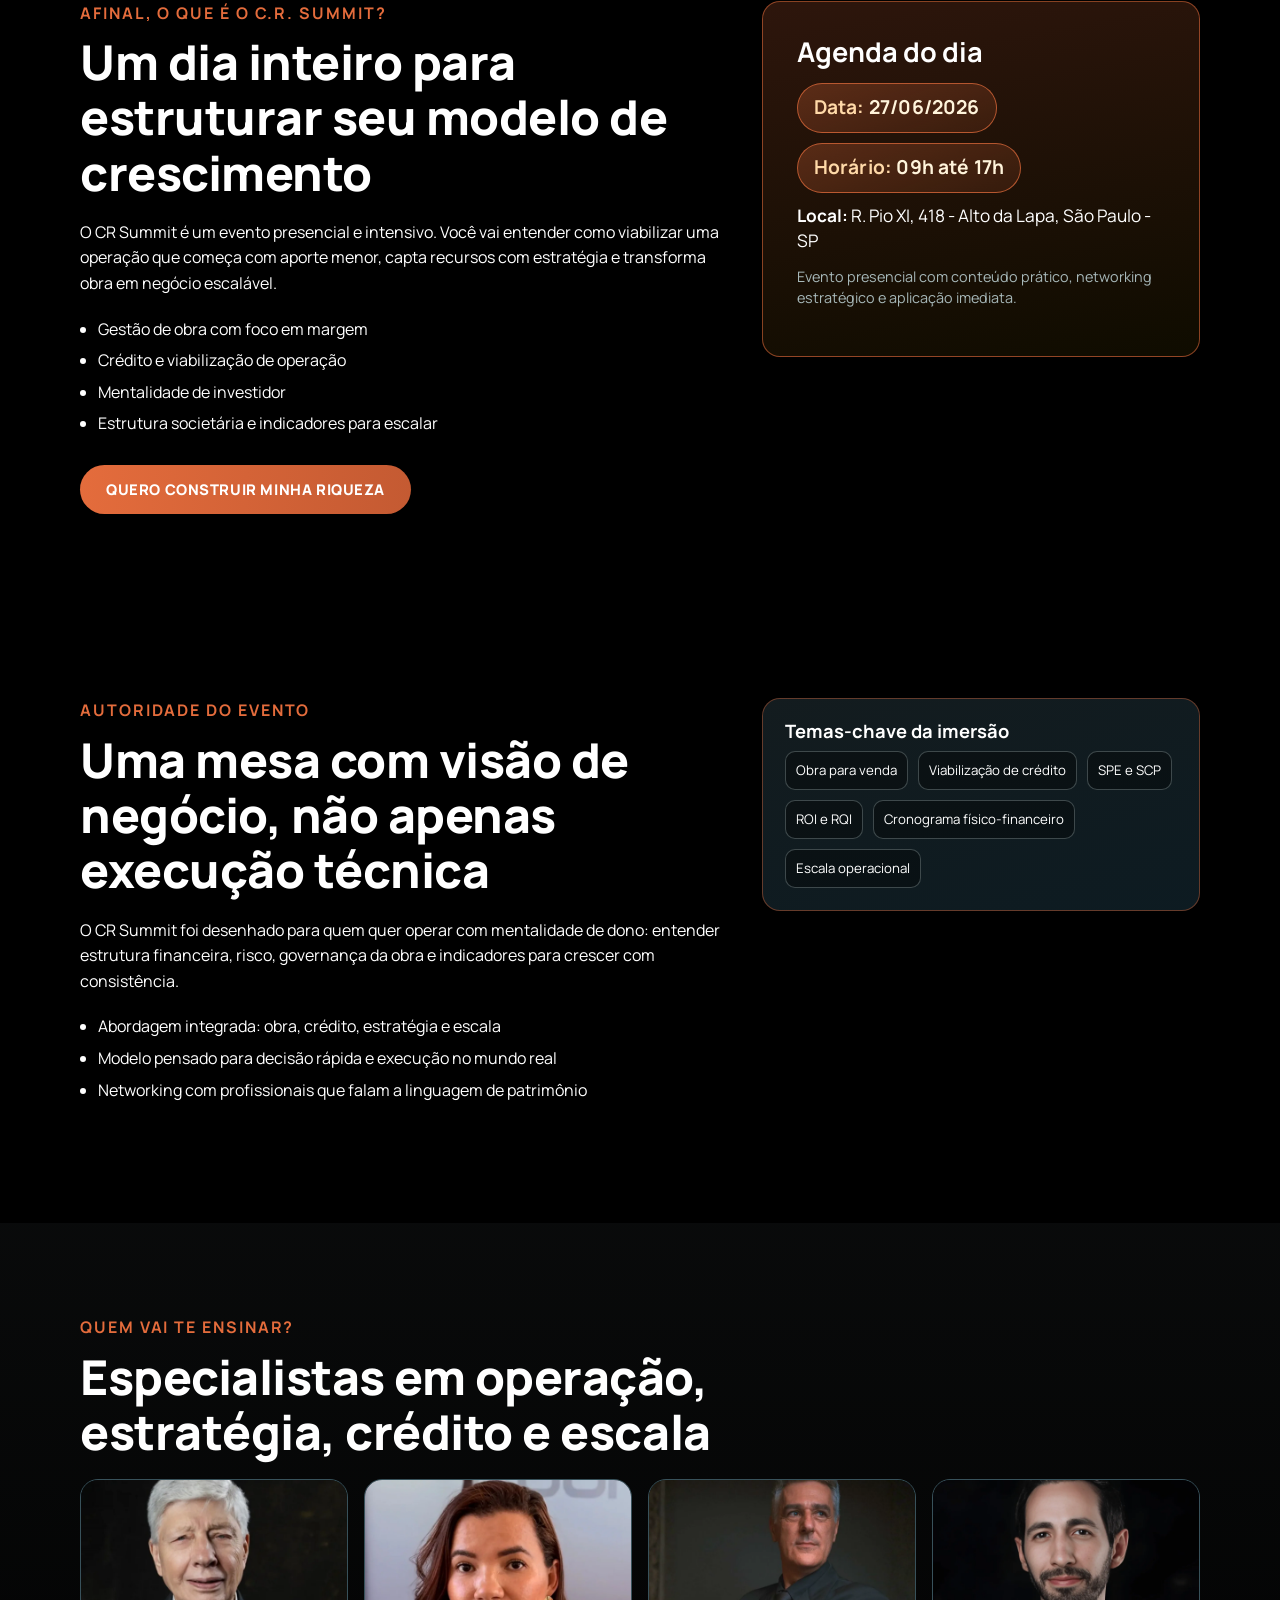
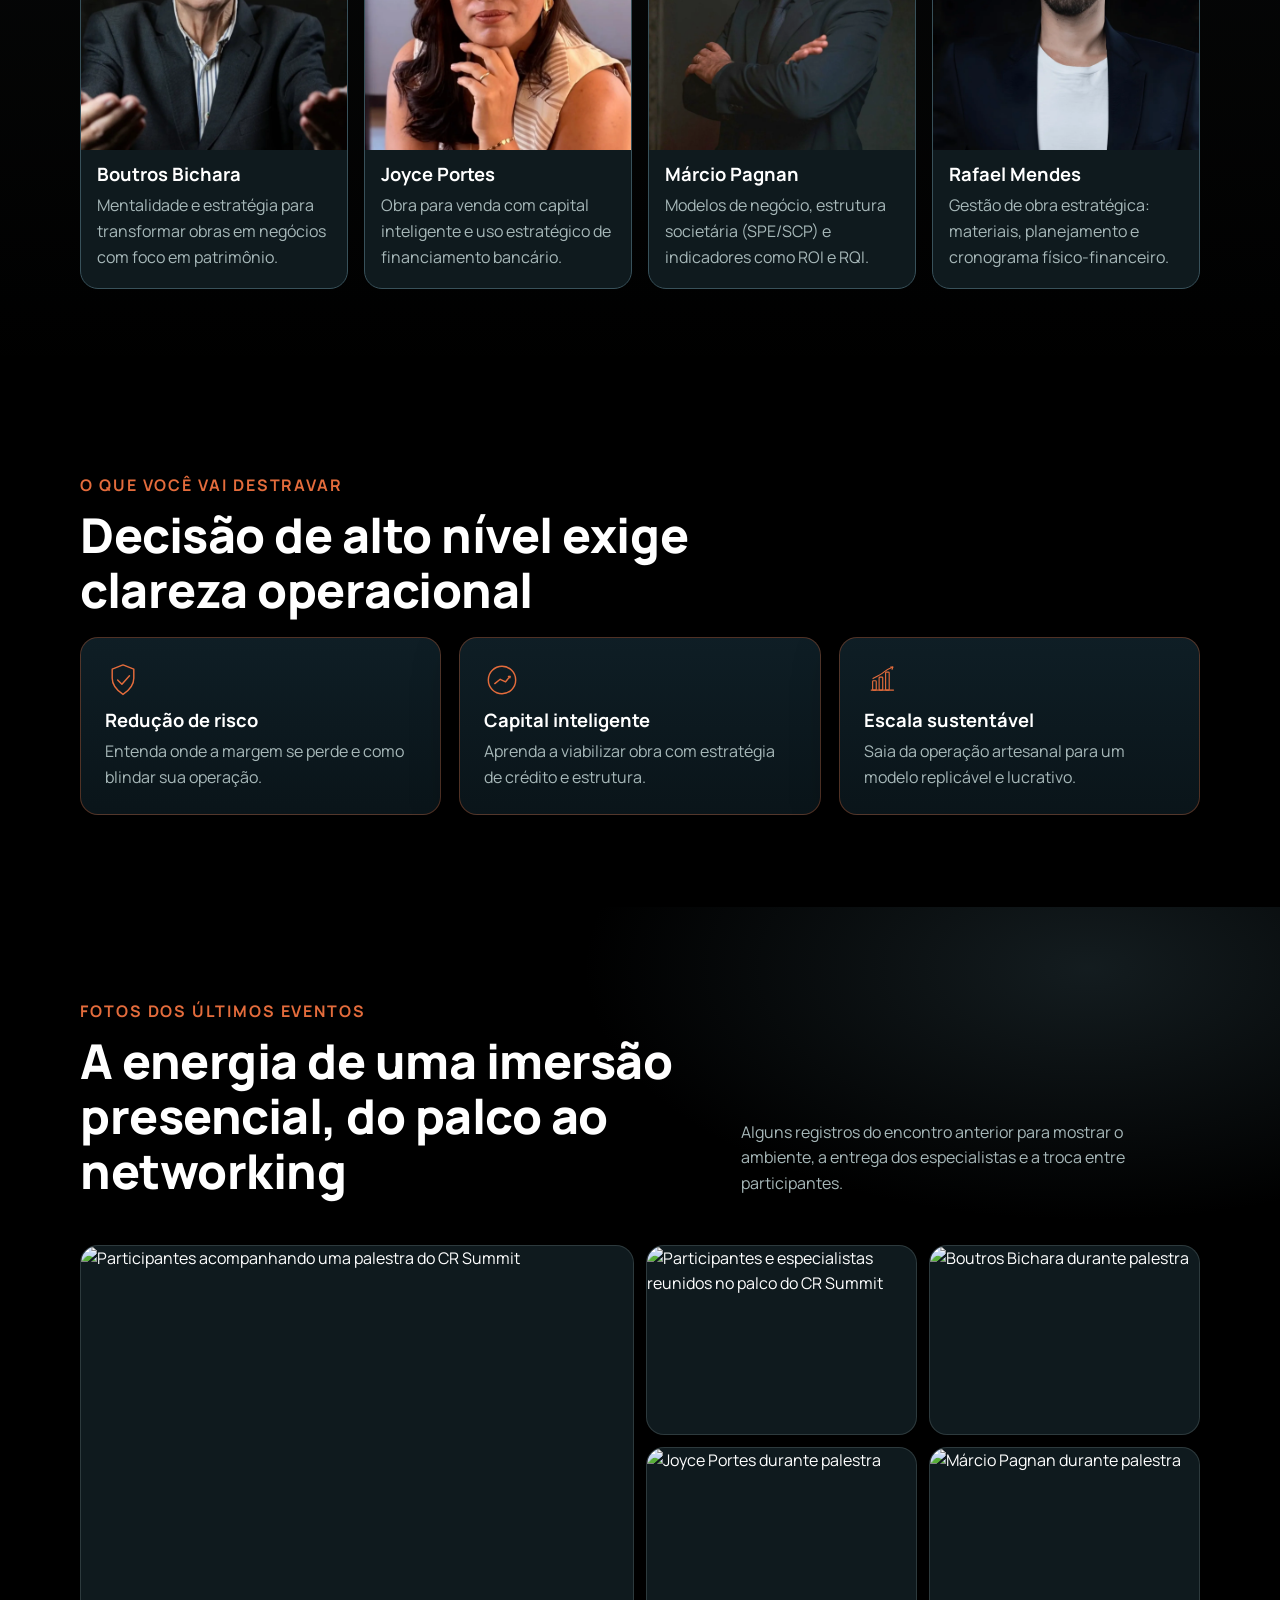
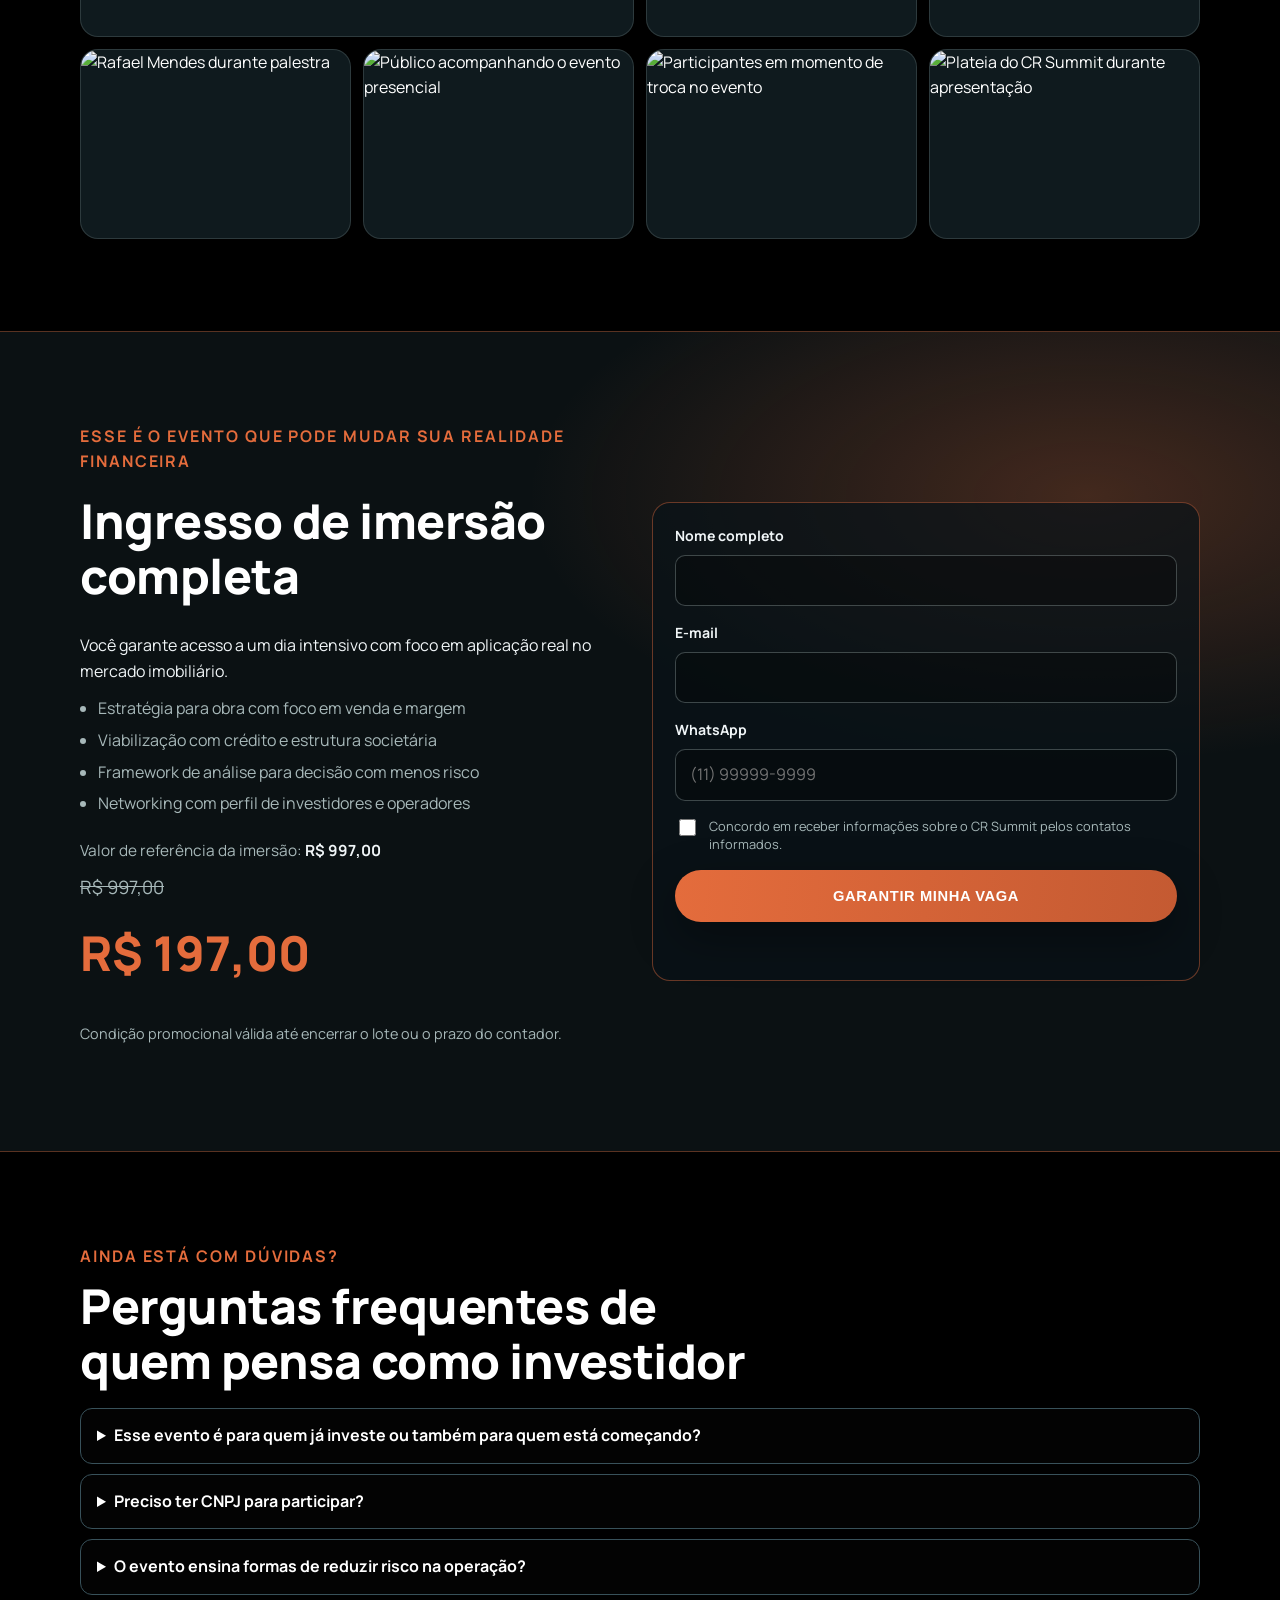
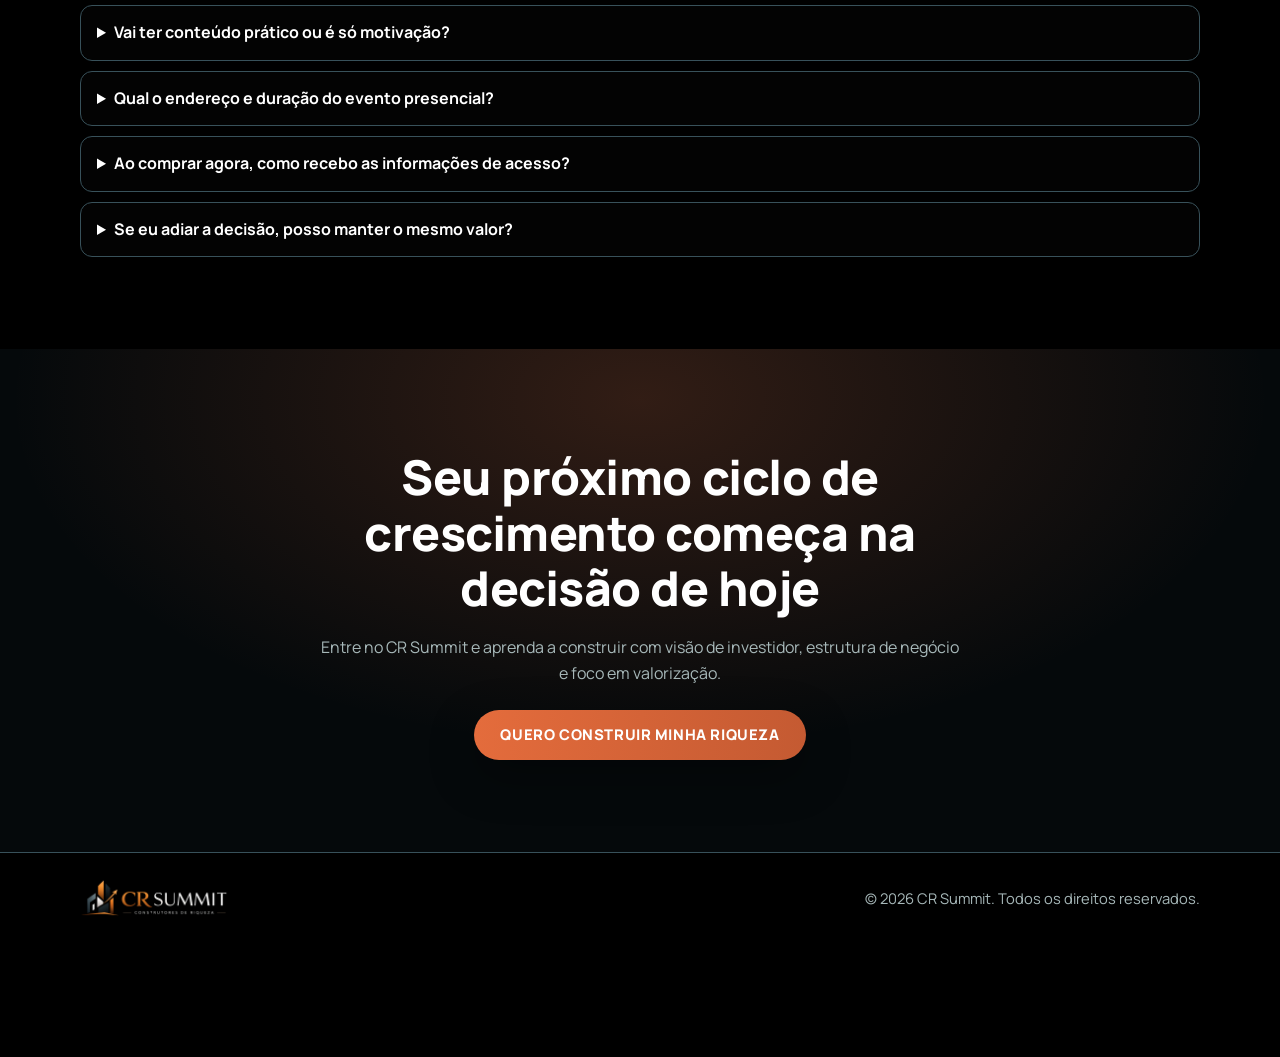
==== commit 6db22710: "Update June event closing time" ====
--- a/encontro/index.html
+++ b/encontro/index.html
@@ -118,7 +118,7 @@
               </p>
               <p class="hero-event-item">
                 <span class="hero-event-label">Horário</span>
-                <strong>09h às 20h</strong>
+                <strong>09h às 17h</strong>
               </p>
               <p class="hero-event-item hero-event-item-local">
                 <span class="hero-event-label">Local</span>
@@ -313,7 +313,7 @@
           <aside class="highlight-box">
             <h3>Agenda do dia</h3>
             <p class="event-emphasis"><strong>Data:</strong> 27/06/2026</p>
-            <p class="event-emphasis"><strong>Horário:</strong> 09h até 20h</p>
+            <p class="event-emphasis"><strong>Horário:</strong> 09h até 17h</p>
             <p><strong>Local:</strong> R. Pio XI, 418 - Alto da Lapa, São Paulo - SP</p>
             <p class="tiny">Evento presencial com conteúdo prático, networking estratégico e aplicação imediata.</p>
           </aside>
@@ -535,7 +535,7 @@
             </details>
             <details>
               <summary>Qual o endereço e duração do evento presencial?</summary>
-              <p>27/06/2026, das 09h às 20h. R. Pio XI, 418 - Alto da Lapa, São Paulo - SP.</p>
+              <p>27/06/2026, das 09h às 17h. R. Pio XI, 418 - Alto da Lapa, São Paulo - SP.</p>
             </details>
             <details>
               <summary>Ao comprar agora, como recebo as informações de acesso?</summary>
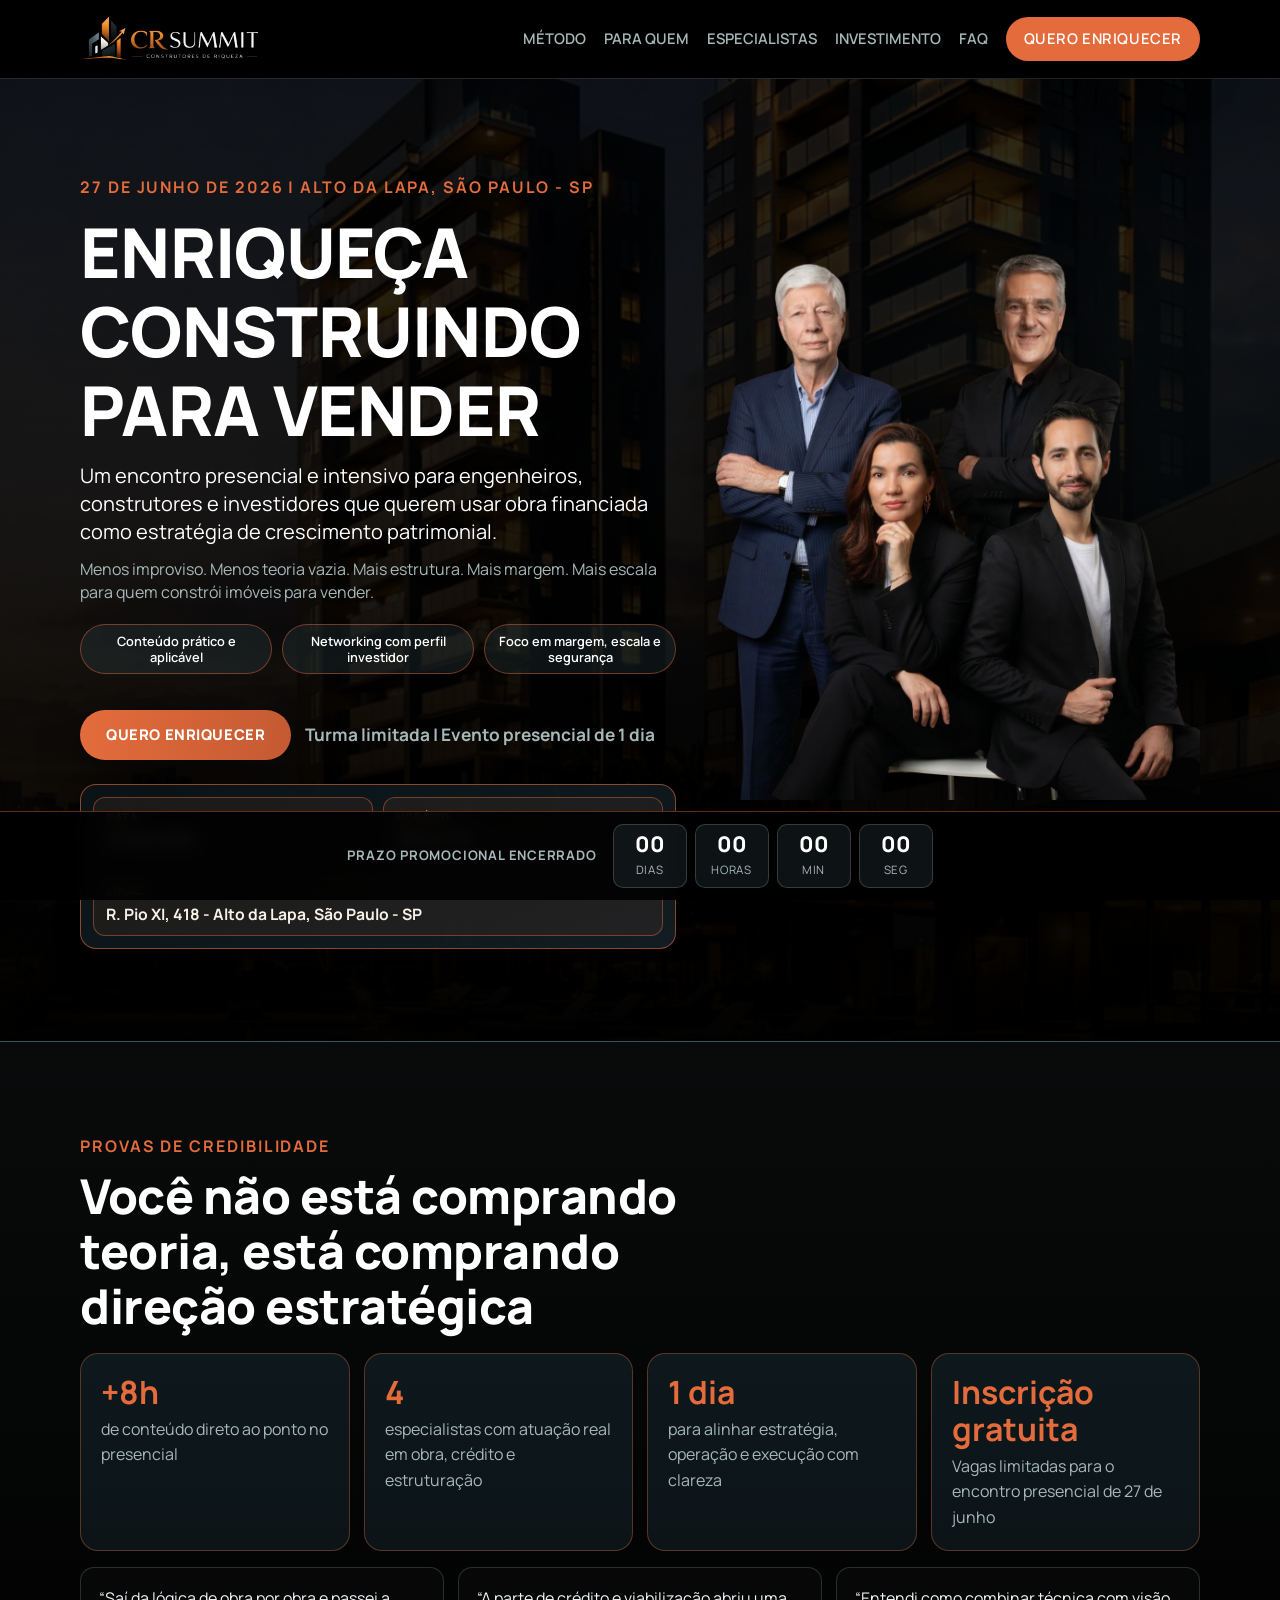
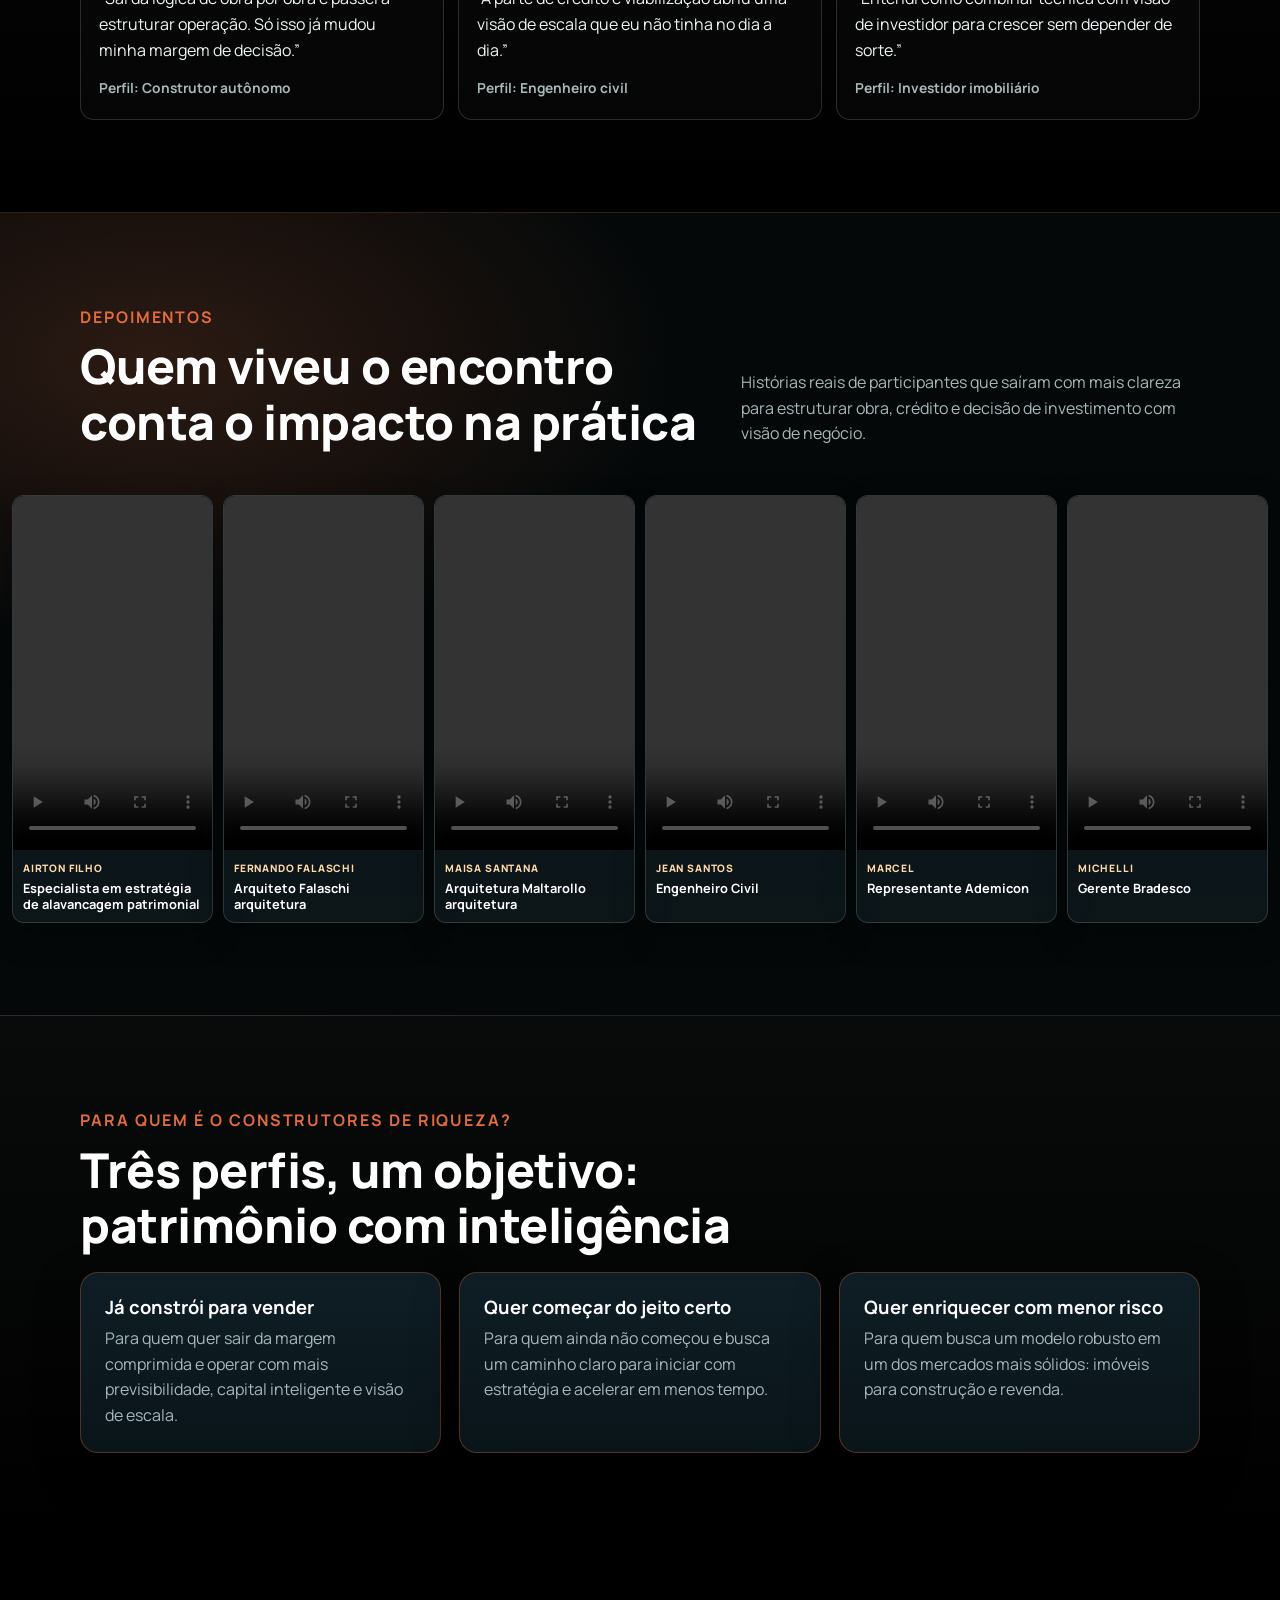
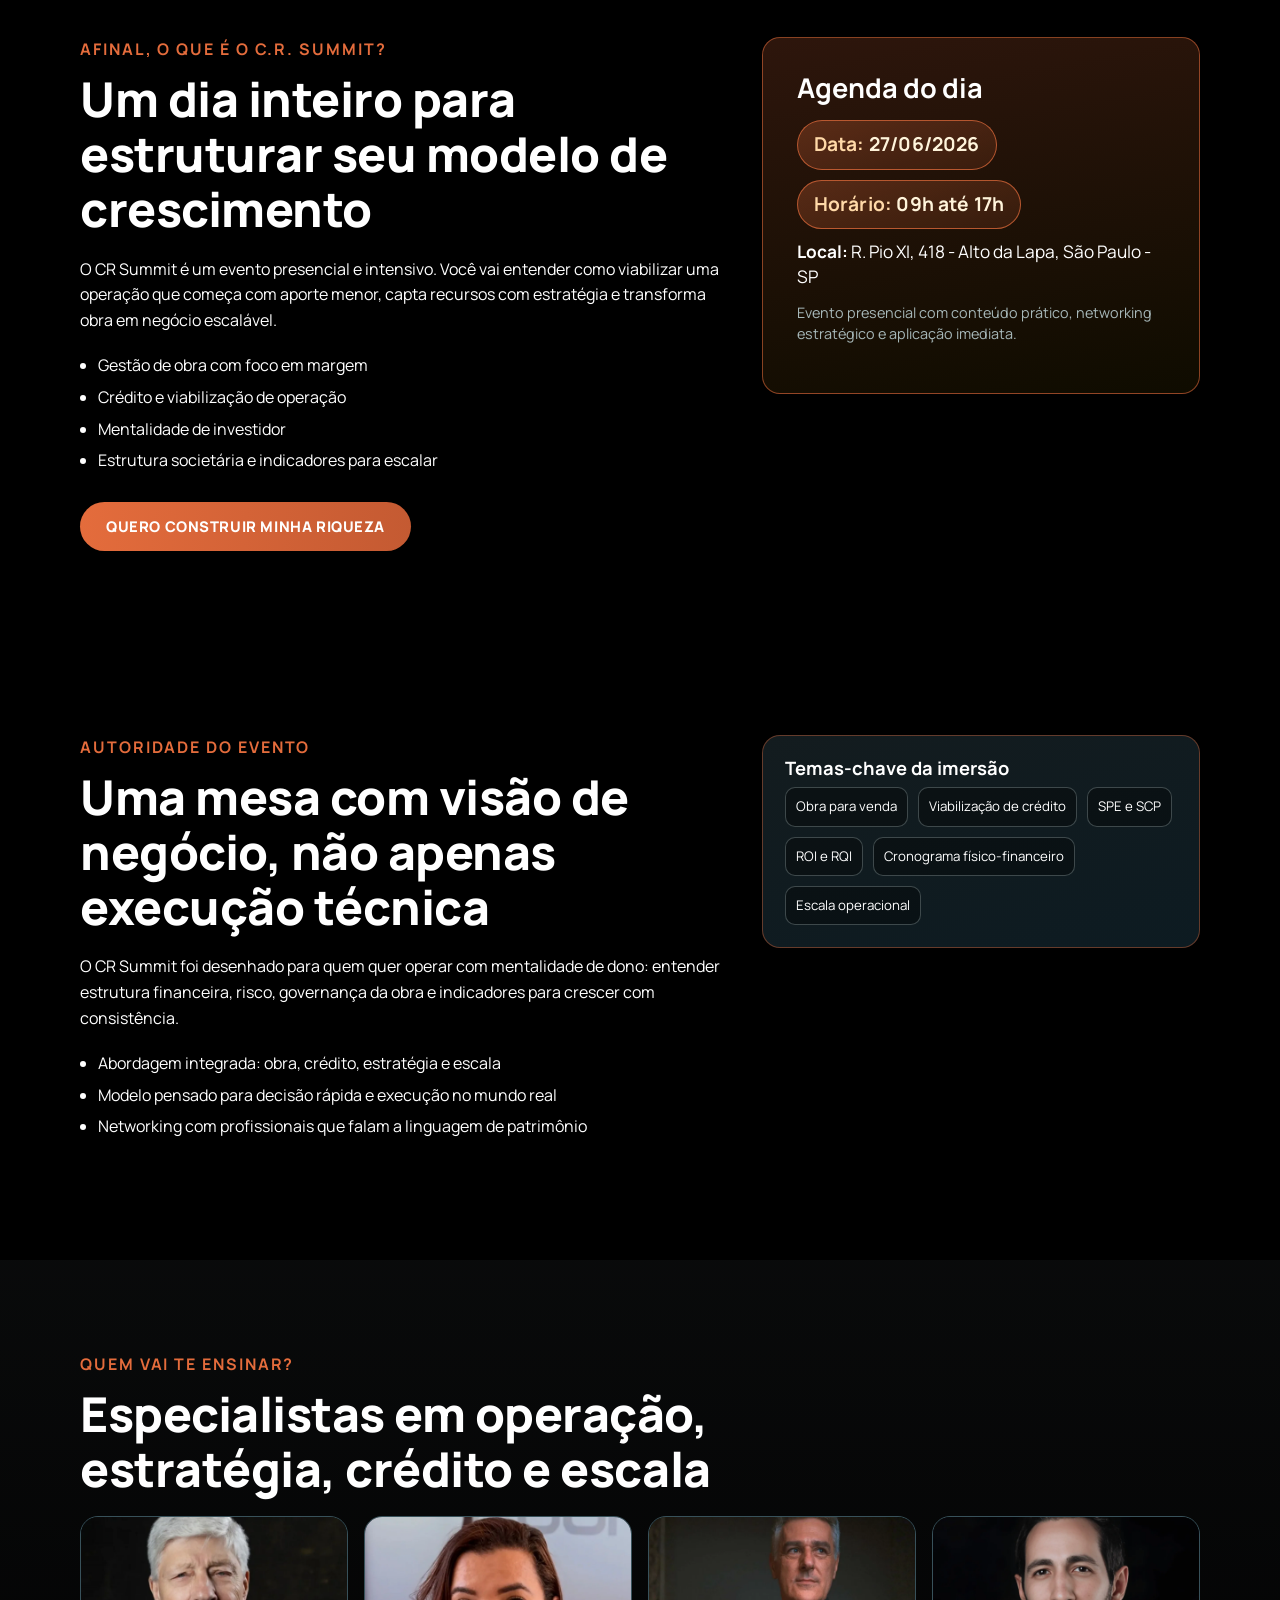
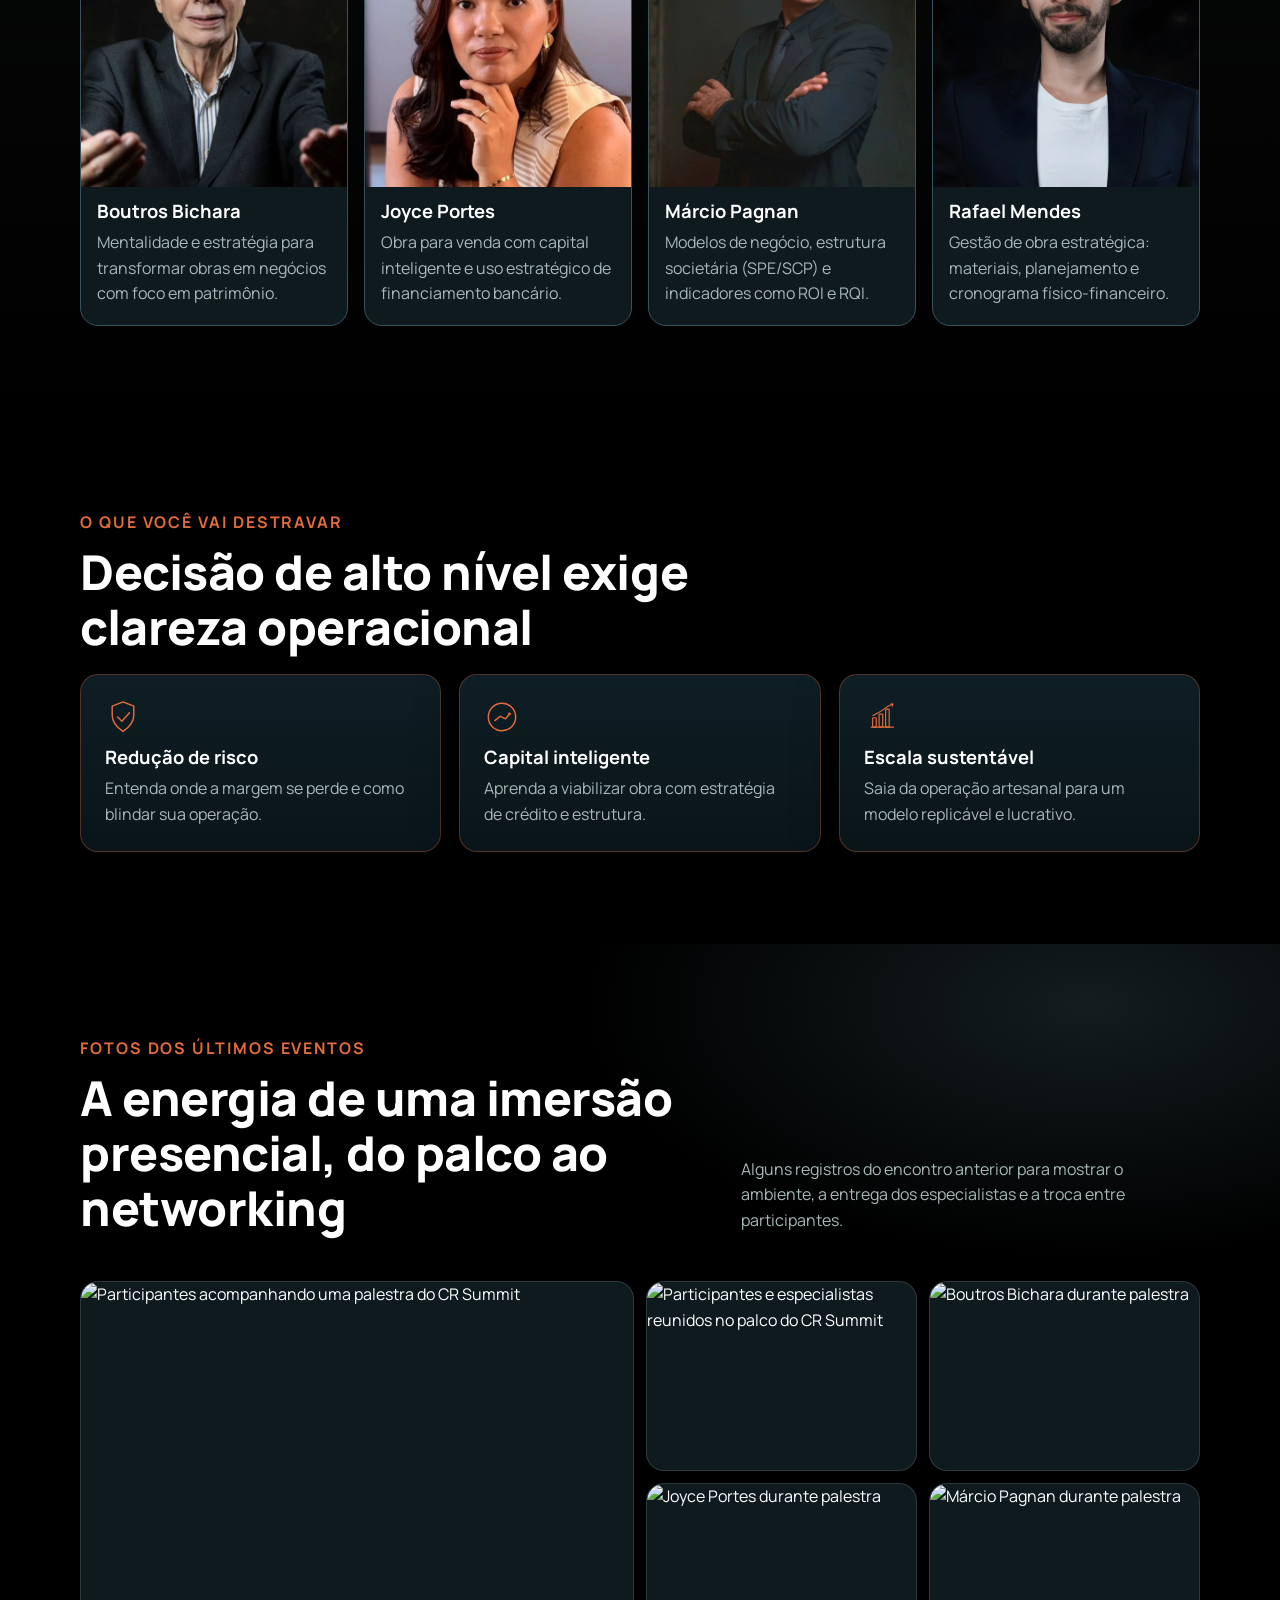
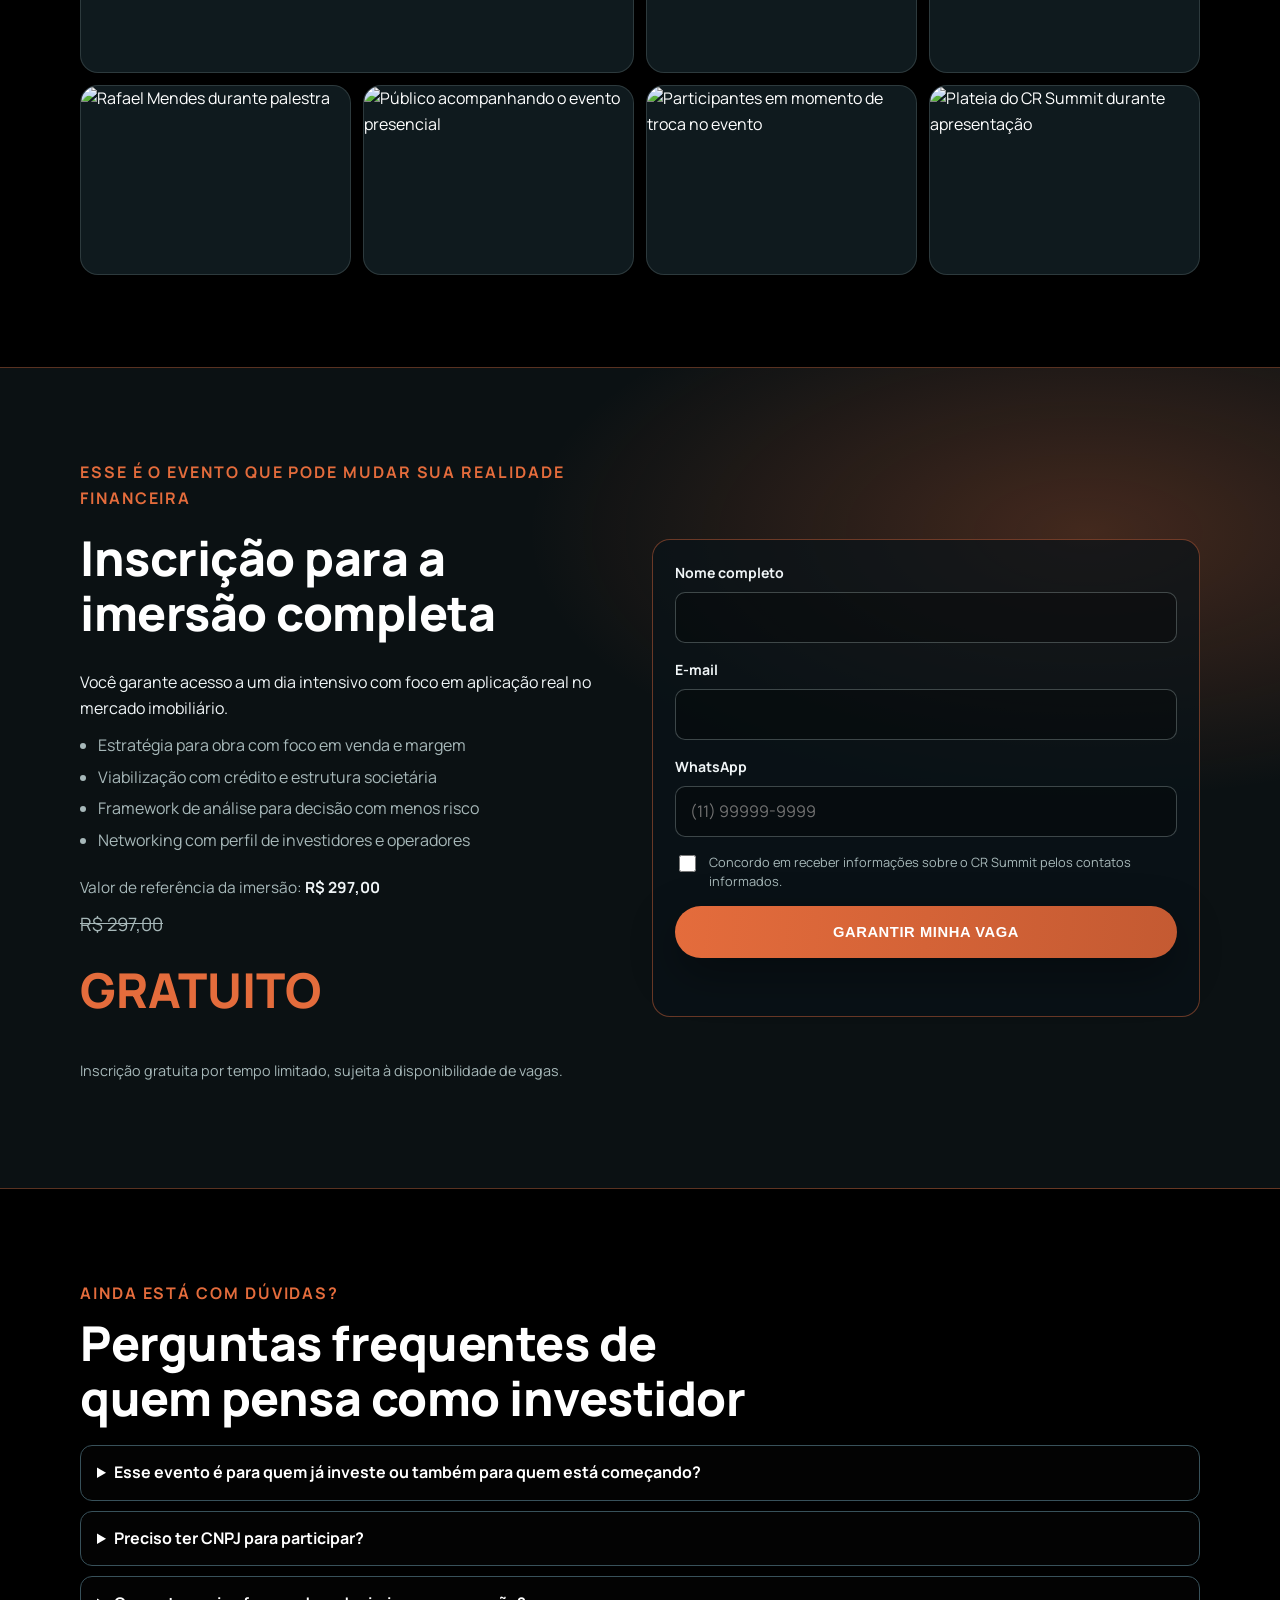
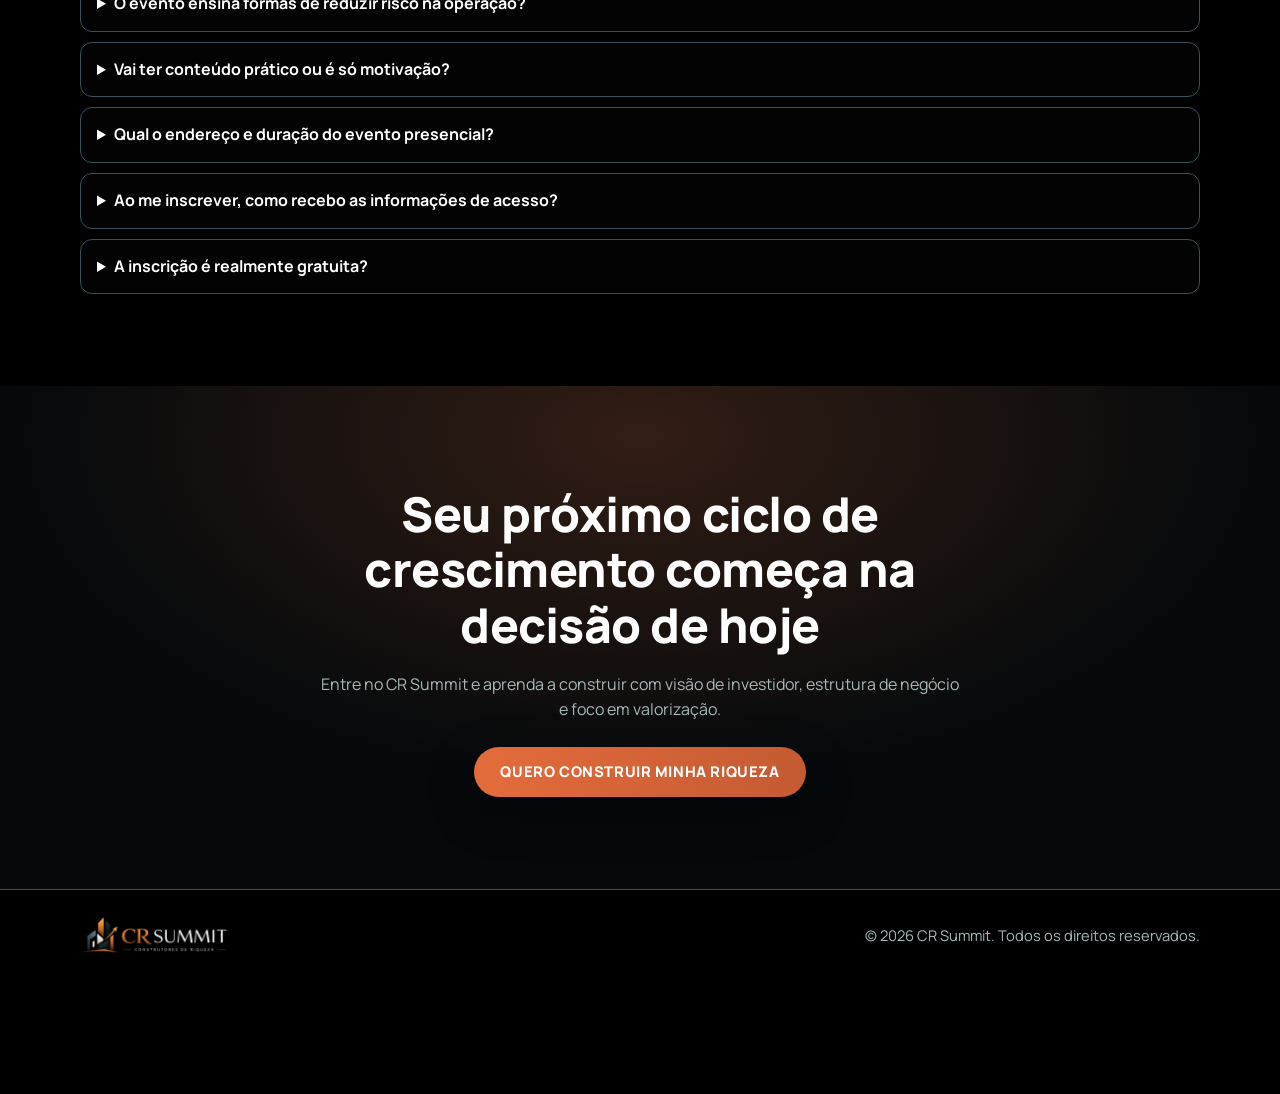
==== commit 16fb69af: "Atualiza encontro de junho para inscricao gratuita" ====
--- a/encontro/index.html
+++ b/encontro/index.html
@@ -82,7 +82,7 @@
               Menos improviso. Menos teoria vazia. Mais estrutura. Mais margem. Mais escala para quem constrói imóveis para vender.
             </p>
             <div class="countdown" id="countdown" aria-live="polite">
-              <p class="countdown-label">Encerramento do lote promocional em:</p>
+              <p class="countdown-label">Encerramento das inscrições gratuitas em:</p>
               <div class="countdown-grid">
                 <div class="countdown-item">
                   <span id="cd-days">00</span>
@@ -152,8 +152,8 @@
               <p>para alinhar estratégia, operação e execução com clareza</p>
             </article>
             <article class="proof-stat">
-              <h3>Lote atual</h3>
-              <p>R$ 197,00 com condição promocional por tempo limitado</p>
+              <h3>Inscrição gratuita</h3>
+              <p>Vagas limitadas para o encontro presencial de 27 de junho</p>
             </article>
           </div>
 
@@ -457,7 +457,7 @@
         <div class="container price-wrap">
           <div class="offer-copy">
             <p class="section-kicker">ESSE É O EVENTO QUE PODE MUDAR SUA REALIDADE FINANCEIRA</p>
-            <h2>Ingresso de imersão completa</h2>
+            <h2>Inscrição para a imersão completa</h2>
             <p class="offer-lead">Você garante acesso a um dia intensivo com foco em aplicação real no mercado imobiliário.</p>
             <ul class="offer-stack">
               <li>Estratégia para obra com foco em venda e margem</li>
@@ -465,10 +465,10 @@
               <li>Framework de análise para decisão com menos risco</li>
               <li>Networking com perfil de investidores e operadores</li>
             </ul>
-            <p class="offer-anchor">Valor de referência da imersão: <strong>R$ 997,00</strong></p>
-            <p class="price-old">R$ 997,00</p>
-            <p class="price-now">R$ 197,00</p>
-            <p class="tiny">Condição promocional válida até encerrar o lote ou o prazo do contador.</p>
+            <p class="offer-anchor">Valor de referência da imersão: <strong>R$ 297,00</strong></p>
+            <p class="price-old">R$ 297,00</p>
+            <p class="price-now">GRATUITO</p>
+            <p class="tiny">Inscrição gratuita por tempo limitado, sujeita à disponibilidade de vagas.</p>
           </div>
 
           <div class="price-cta" id="inscricao-form">
@@ -538,12 +538,12 @@
               <p>27/06/2026, das 09h às 17h. R. Pio XI, 418 - Alto da Lapa, São Paulo - SP.</p>
             </details>
             <details>
-              <summary>Ao comprar agora, como recebo as informações de acesso?</summary>
-              <p>Após a confirmação no checkout, você recebe as orientações de participação e logística no canal cadastrado.</p>
-            </details>
-            <details>
-              <summary>Se eu adiar a decisão, posso manter o mesmo valor?</summary>
-              <p>Não é garantido. O valor atual depende do lote e do prazo promocional exibido no contador.</p>
+              <summary>Ao me inscrever, como recebo as informações de acesso?</summary>
+              <p>Após confirmar sua inscrição, você recebe as orientações de participação e logística no canal cadastrado.</p>
+            </details>
+            <details>
+              <summary>A inscrição é realmente gratuita?</summary>
+              <p>Sim. A inscrição para o encontro de 27/06/2026 é gratuita, mas as vagas são limitadas.</p>
             </details>
           </div>
         </div>
